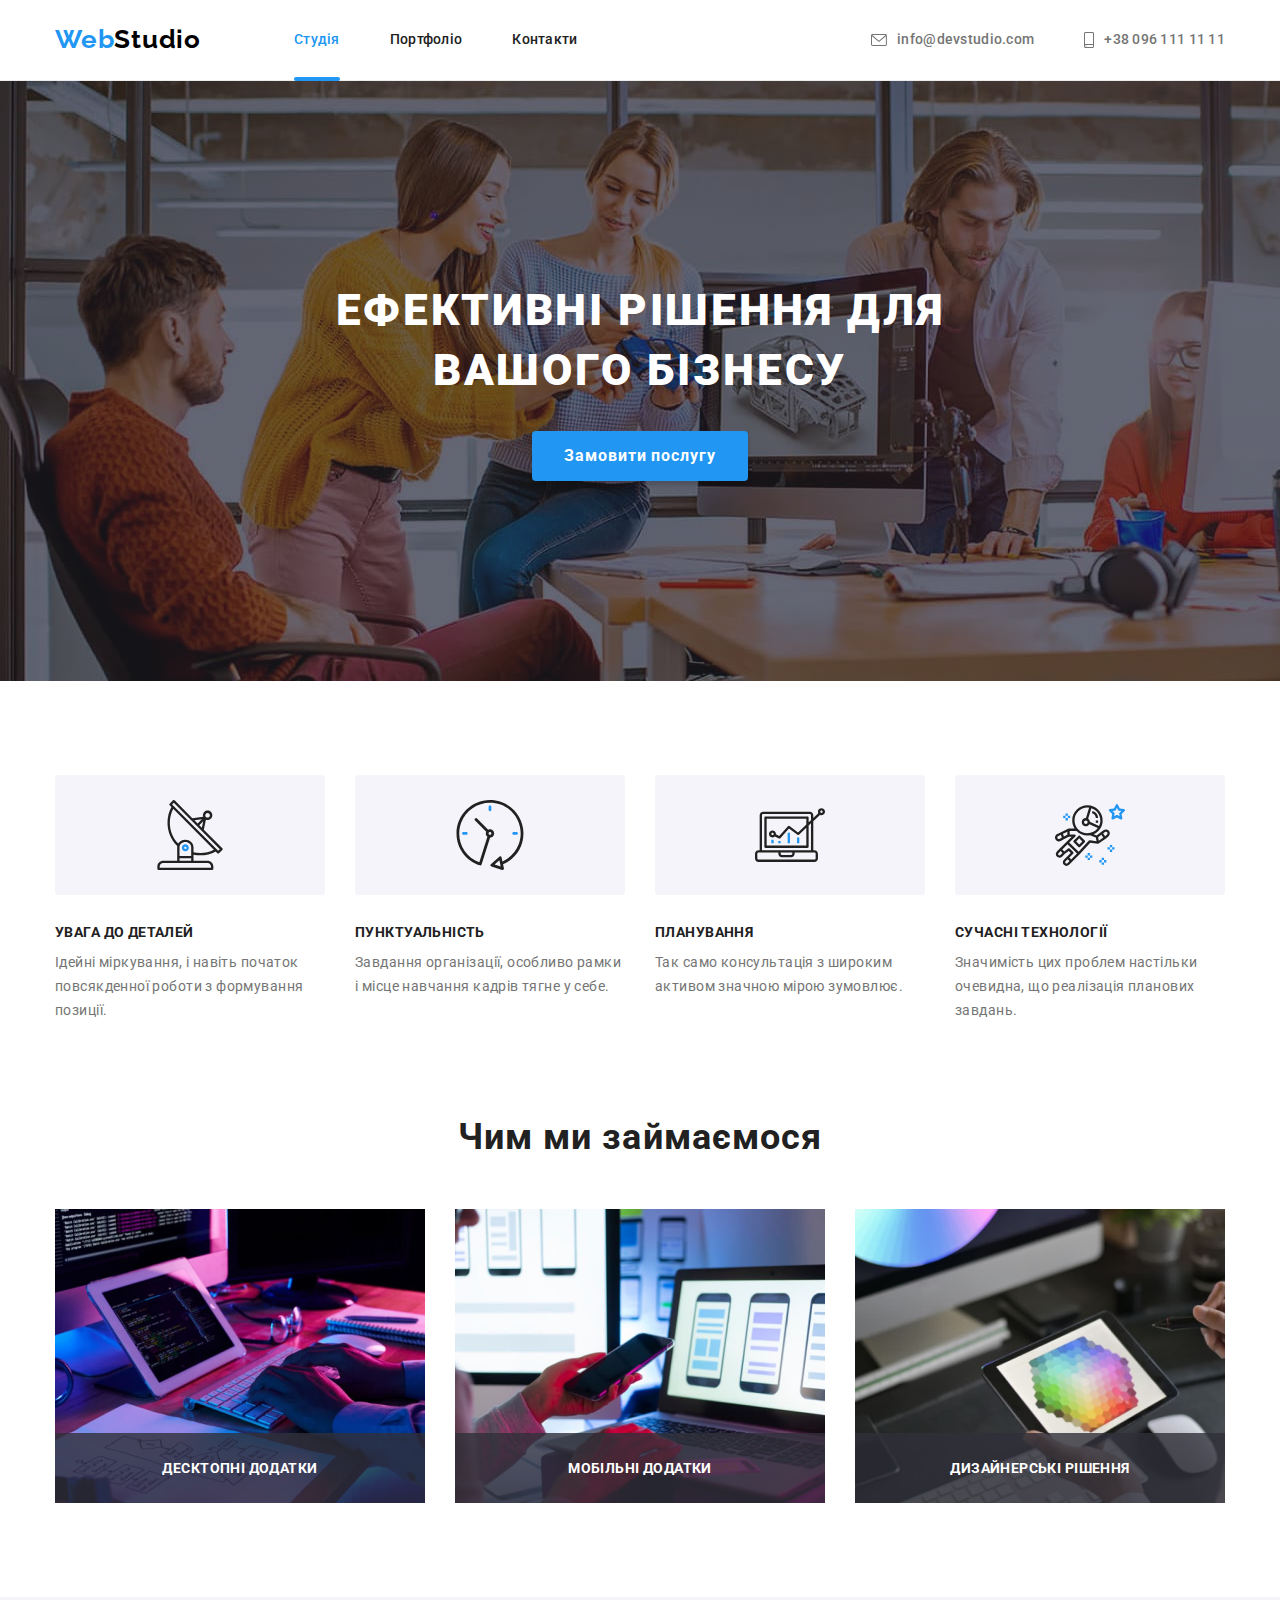
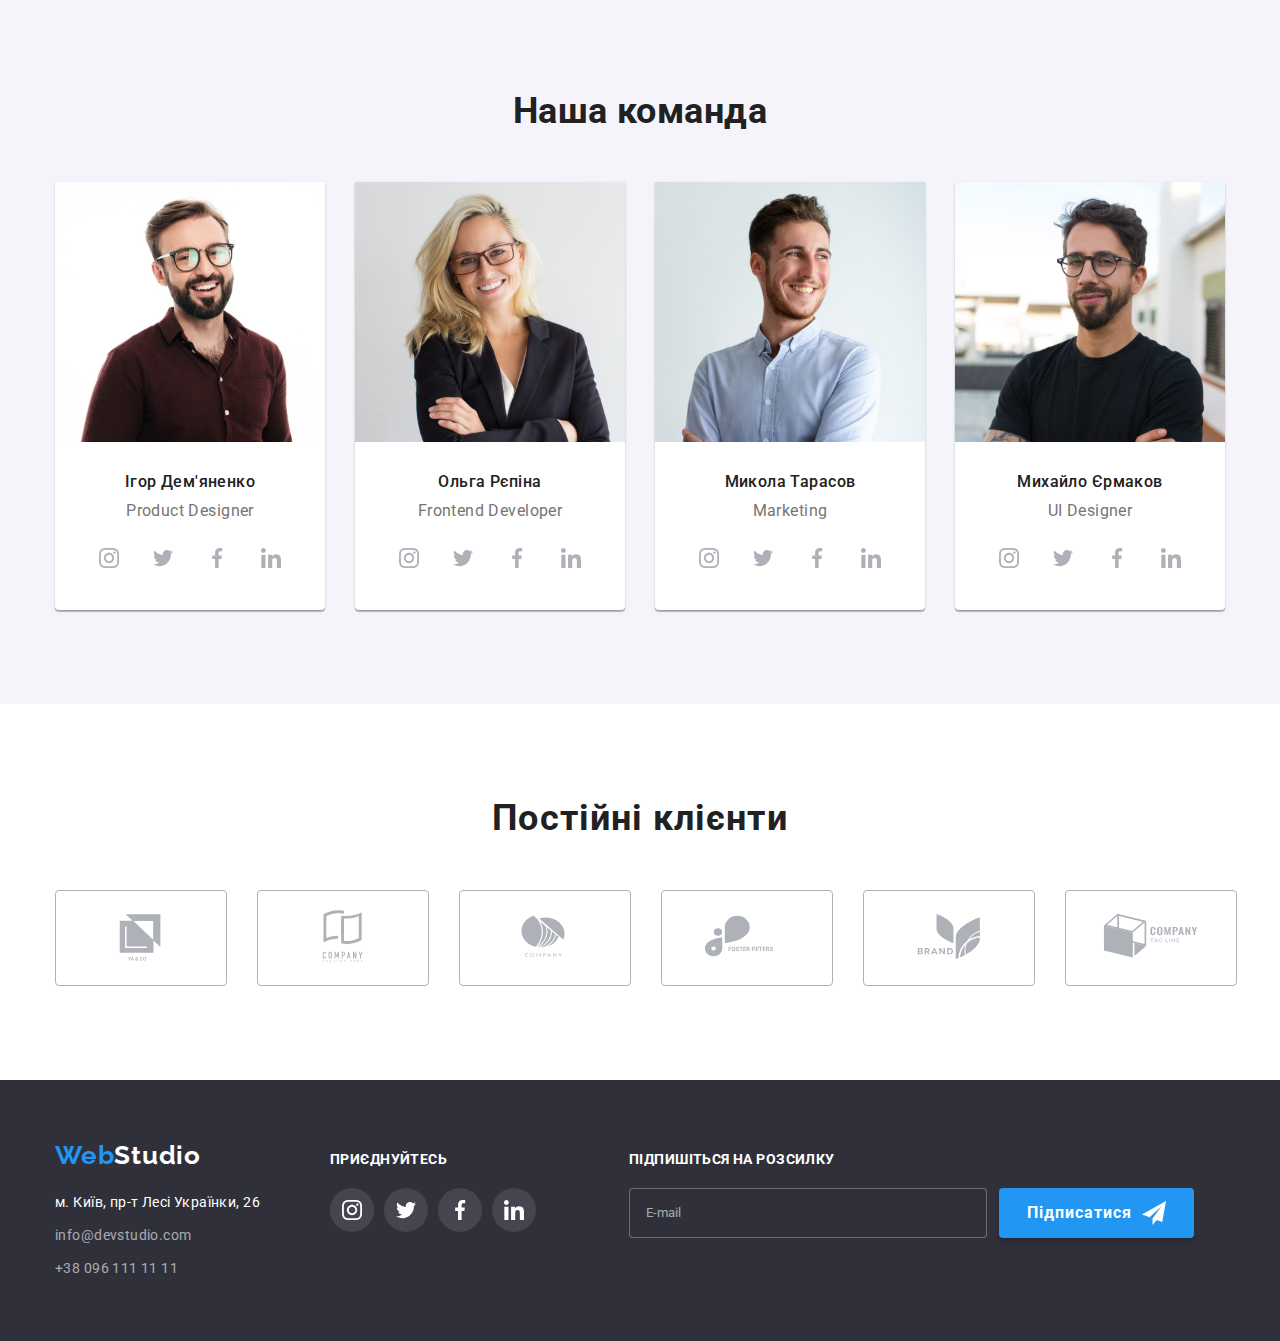
==== index.html @ 895e56b2 "first commit" ====
<!DOCTYPE html>
<html lang="uk">

<head>
	<meta charset="UTF-8">
	<meta http-equiv="X-UA-Compatible" content="IE=edge">
	<meta name="viewport" content="width=device-width, initial-scale=1.0">

	<title lang="en">WebStudio #7</title>

	<link rel="preconnect" href="https://fonts.googleapis.com">
	<link rel="preconnect" href="https://fonts.gstatic.com" crossorigin>
	<link
		href="https://fonts.googleapis.com/css2?family=Raleway:wght@700&family=Roboto:wght@400;500;700;900&display=swap"
		rel="stylesheet">

	<link rel="stylesheet" href="https://cdnjs.cloudflare.com/ajax/libs/modern-normalize/1.1.0/modern-normalize.min.css"
		integrity="sha512-wpPYUAdjBVSE4KJnH1VR1HeZfpl1ub8YT/NKx4PuQ5NmX2tKuGu6U/JRp5y+Y8XG2tV+wKQpNHVUX03MfMFn9Q=="
		crossorigin="anonymous" referrerform__policy="no-referrer" />

	<link rel="stylesheet" href="./css/main.min.css">
</head>

<body>
	<header class="header">
		<div class="container header__container">
			<nav class="nav">
				<a class="logo header__logo" href="./index.html" lang="en">Web<span
						class="logo__span logo__span--black">Studio</span></a>
				<ul class="nav__list">
					<li class="nav__item">
						<a class="link nav__link  link--current" href="./index.html">Студія</a>
					</li>
					<li class="nav__item">
						<a class="link nav__link" href="./portfolio.html">Портфоліо</a>
					</li>
					<li class="nav__item">
						<a class="link nav__link" href="#">Контакти</a>
					</li>
				</ul>
			</nav>
			<ul class="contacts">
				<li class="contacts__item">
					<a class="contacts__link link" href="mailto:info@devstudio.com" lang="en">
						<svg class="contacts__icon" width="16" height="12">
							<use href="./images/icons.svg#icon-envelope"></use>
						</svg>
						info@devstudio.com
					</a>
				</li>
				<li class="contacts__item">
					<a class="contacts__link link" href="tel:+380961111111">
						<svg class="contacts__icon" width="10" height="16">
							<use href="./images/icons.svg#icon-smartphone"></use>
						</svg>
						+38 096 111 11 11
					</a>
				</li>
			</ul>
		</div>
	</header>

	<main class="main-content">
		<div class="overlay-hero">
			<section class="hero">
				<h1 class="hero__title">Ефективні рішення для вашого бізнесу</h1>
				<button class="hero__btn" type="button" data-modal-open>Замовити послугу</button>
			</section>
		</div>

		<section class="benefits">
			<div class="container">
				<h2 class="visually-hidden">Переваги</h2>
				<ul class="benefits__list">
					<li class="benefits__item">
						<div class="benefits__thumb">
							<svg class="benefits__icon" width="70" height="70">
								<use href="./images/icons.svg#icon-antenna"></use>
							</svg>
						</div>
						<h3 class="benefits__name">Увага до деталей</h3>
						<p class="benefits__descrpt">
							Ідейні міркування, і навіть початок повсякденної роботи з формування позиції.
						</p>
					</li>
					<li class="benefits__item">
						<div class="benefits__thumb">
							<svg class="benefits__icon" width="70" height="70">
								<use href="./images/icons.svg#icon-clock"></use>
							</svg>
						</div>
						<h3 class="benefits__name">Пунктуальність</h3>
						<p class="benefits__descrpt">
							Завдання організації, особливо рамки і місце навчання кадрів тягне у себе.
						</p>
					</li>
					<li class="benefits__item">
						<div class="benefits__thumb">
							<svg class="benefits__icon" width="70" height="70">
								<use href="./images/icons.svg#icon-diagram"></use>
							</svg>
						</div>
						<h3 class="benefits__name">Планування</h3>
						<p class="benefits__descrpt">
							Так само консультація з широким активом значною мірою зумовлює.
						</p>
					</li>
					<li class="benefits__item">
						<div class="benefits__thumb">
							<svg class="benefits__icon" width="70" height="70">
								<use href="./images/icons.svg#icon-astronaut"></use>
							</svg>
						</div>
						<h3 class="benefits__name">Сучасні технології</h3>
						<p class="benefits__descrpt">
							Значимість цих проблем настільки очевидна, що реалізація планових завдань.
						</p>
					</li>
				</ul>
			</div>
		</section>

		<section class="example">
			<div class="container">
				<h2 class="example__title">Чим ми займаємося</h2>
				<ul class="example__list">
					<li class="example__item">
						<img class="example__img" src="./images/example/box1.jpg" alt="Чоловік пише алгоритм у коді"
							width="370">
						<h3 class="example__name">Десктопні додатки</h3>
					</li>
					<li class="example__item">
						<img class="example__img" src="./images/example/box2.jpg" alt="Жінка тримає смартфон"
							width="370">
						<h3 class="example__name">Мобільні додатки</h3>
					</li>
					<li class="example__item">
						<img class="example__img" src="./images/example/box3.jpg"
							alt="Жінка рисує на графічному планшеті" width="370">
						<h3 class="example__name">Дизайнерські рішення</h3>
					</li>
				</ul>
			</div>
		</section>

		<section class="team">
			<div class="container">
				<h2 class="team__title">Наша команда</h2>
				<ul class="team__list">
					<li class="team__item">
						<div class="member">
							<img class="member__img" src="./images/team/member1.jpg"
								alt="Чоловік в окулярах та в сорочці посміхається" width="270">
							<div class="member__info">
								<h3 class="member__name">Ігор Дем'яненко</h3>
								<p class="member__position" lang="en">Product Designer</p>
								<ul class="social">
									<li class="social__item">
										<a class="social__link" href="#" rel="noopener noreferrer nofollow">
											<svg class="social__icon" width="20" height="20">
												<use href="./images/icons.svg#icon-instagram"></use>
											</svg>
										</a>
									</li>
									<li class="social__item">
										<a class="social__link" href="#" rel="noopener noreferrer nofollow">
											<svg class="social__icon" width="20" height="20">
												<use href="./images/icons.svg#icon-twitter"></use>
											</svg>
										</a>
									</li>
									<li class="social__item">
										<a class="social__link" href="#" rel="noopener noreferrer nofollow">
											<svg class="social__icon" width="20" height="20">
												<use href="./images/icons.svg#icon-facebook"></use>
											</svg>
										</a>
									</li>
									<li class="social__item">
										<a class="social__link" href="#" rel="noopener noreferrer nofollow">
											<svg class="social__icon" width="20" height="20">
												<use href="./images/icons.svg#icon-linkedin"></use>
											</svg>
										</a>
									</li>
								</ul>
							</div>
						</div>
					</li>
					<li class="team__item">
						<div class="member">
							<img class="member__img" src="./images/team/member2.jpg"
								alt="Жінка в окулярах та в піджаку посміхається" width="270">
							<div class="member__info">
								<h3 class="member__name">Ольга Рєпіна</h3>
								<p class="member__position" lang="en">Frontend Developer</p>
								<ul class="social">
									<li class="social__item">
										<a class="social__link" href="#" rel="noopener noreferrer nofollow">
											<svg class="social__icon" width="20" height="20">
												<use href="./images/icons.svg#icon-instagram"></use>
											</svg>
										</a>
									</li>
									<li class="social__item">
										<a class="social__link" href="#" rel="noopener noreferrer nofollow">
											<svg class="social__icon" width="20" height="20">
												<use href="./images/icons.svg#icon-twitter"></use>
											</svg>
										</a>
									</li>
									<li class="social__item">
										<a class="social__link" href="#" rel="noopener noreferrer nofollow">
											<svg class="social__icon" width="20" height="20">
												<use href="./images/icons.svg#icon-facebook"></use>
											</svg>
										</a>
									</li>
									<li class="social__item">
										<a class="social__link" href="#" rel="noopener noreferrer nofollow">
											<svg class="social__icon" width="20" height="20">
												<use href="./images/icons.svg#icon-linkedin"></use>
											</svg>
										</a>
									</li>
								</ul>
							</div>
						</div>
					</li>
					<li class="team__item">
						<div class="member">
							<img class="member__img" src="./images/team/member3.jpg"
								alt="Чоловік в сорочці, дивлячись на світло, посміхається" width="270">
							<div class="member__info">
								<h3 class="member__name">Микола Тарасов</h3>
								<p class="member__position" lang="en">Marketing</p>
								<ul class="social">
									<li class="social__item">
										<a class="social__link" href="#" rel="noopener noreferrer nofollow">
											<svg class="social__icon" width="20" height="20">
												<use href="./images/icons.svg#icon-instagram"></use>
											</svg>
										</a>
									</li>
									<li class="social__item">
										<a class="social__link" href="#" rel="noopener noreferrer nofollow">
											<svg class="social__icon" width="20" height="20">
												<use href="./images/icons.svg#icon-twitter"></use>
											</svg>
										</a>
									</li>
									<li class="social__item">
										<a class="social__link" href="#" rel="noopener noreferrer nofollow">
											<svg class="social__icon" width="20" height="20">
												<use href="./images/icons.svg#icon-facebook"></use>
											</svg>
										</a>
									</li>
									<li class="social__item">
										<a class="social__link" href="#" rel="noopener noreferrer nofollow">
											<svg class="social__icon" width="20" height="20">
												<use href="./images/icons.svg#icon-linkedin"></use>
											</svg>
										</a>
									</li>
								</ul>
							</div>
						</div>
					</li>
					<li class="team__item">
						<div class="member">
							<img class="member__img" src="./images/team/member4.jpg"
								alt="Чоловік в окулярах та в футболці посміхається" width="270">
							<div class="member__info">
								<h3 class="member__name">Михайло Єрмаков</h3>
								<p class="member__position" lang="en">UI Designer</p>
								<ul class="social">
									<li class="social__item">
										<a class="social__link" href="#" rel="noopener noreferrer nofollow">
											<svg class="social__icon" width="20" height="20">
												<use href="./images/icons.svg#icon-instagram"></use>
											</svg>
										</a>
									</li>
									<li class="social__item">
										<a class="social__link" href="#" rel="noopener noreferrer nofollow">
											<svg class="social__icon" width="20" height="20">
												<use href="./images/icons.svg#icon-twitter"></use>
											</svg>
										</a>
									</li>
									<li class="social__item">
										<a class="social__link" href="#" rel="noopener noreferrer nofollow">
											<svg class="social__icon" width="20" height="20">
												<use href="./images/icons.svg#icon-facebook"></use>
											</svg>
										</a>
									</li>
									<li class="social__item">
										<a class="social__link" href="#" rel="noopener noreferrer nofollow">
											<svg class="social__icon" width="20" height="20">
												<use href="./images/icons.svg#icon-linkedin"></use>
											</svg>
										</a>
									</li>
								</ul>
							</div>
						</div>
					</li>
				</ul>
			</div>
		</section>

		<section class="clients">
			<div class="container">
				<h2 class="clients__title">Постійні клієнти</h2>
				<ul class="clients__list">
					<li class="clients__item">
						<a class="clients__link" href="#" rel="noopener noreferrer nofollow">
							<svg class="clients__logo" width="106" height="60">
								<use href="./images/icons.svg#icon-logo-1"></use>
							</svg>
						</a>
					</li>
					<li class="clients__item">
						<a class="clients__link" href="#" rel="noopener noreferrer nofollow">
							<svg class="clients__logo" width="106" height="60">
								<use href="./images/icons.svg#icon-logo-2"></use>
							</svg>
						</a>
					</li>
					<li class="clients__item">
						<a class="clients__link" href="#" rel="noopener noreferrer nofollow">
							<svg class="clients__logo" width="106" height="60">
								<use href="./images/icons.svg#icon-logo-3"></use>
							</svg>
						</a>
					</li>
					<li class="clients__item">
						<a class="clients__link" href="#" rel="noopener noreferrer nofollow">
							<svg class="clients__logo" width="106" height="60">
								<use href="./images/icons.svg#icon-logo-4"></use>
							</svg>
						</a>
					</li>
					<li class="clients__item">
						<a class="clients__link" href="#" rel="noopener noreferrer nofollow">
							<svg class="clients__logo" width="106" height="60">
								<use href="./images/icons.svg#icon-logo-5"></use>
							</svg>
						</a>
					</li>
					<li class="clients__item">
						<a class="clients__link" href="#" rel="noopener noreferrer nofollow">
							<svg class="clients__logo" width="106" height="60">
								<use href="./images/icons.svg#icon-logo-6"></use>
							</svg>
						</a>
					</li>
				</ul>
			</div>
		</section>
	</main>

	<footer class="footer">
		<div class="container footer__container">
			<div class="footer-contacts">
				<a class="logo footer__logo" href="./index.html" lang="en">Web<span
						class="logo__span logo__span--white">Studio</span></a>
				<address class="address">
					<ul class="address-list">
						<li class="address__item">
							<a class="address__map-link link" href="https://goo.gl/maps/5xT6Rg2jsyuAcH8N7"
								target="_blank" rel="noopener noreferrer nofollow">
								м. Київ, пр-т Лесі Українки, 26
							</a>
						</li>
						<li class="address__item">
							<a class="address__link link" href="mailto:info@devstudio.com" lang="en">
								info@devstudio.com
							</a>
						</li>
						<li class="address__item">
							<a class="address__link link" href="tel:+380961111111">+38 096 111 11 11</a>
						</li>
					</ul>
				</address>
			</div>
			<div class="footer-social">
				<p class="footer-social__title">приєднуйтесь</p>
				<ul class="footer-social__list">
					<li class="footer-social__item">
						<a class="footer-social__link" href="#" rel="noopener noreferrer nofollow">
							<svg class="footer-social__icon" width="20" height="20">
								<use href="./images/icons.svg#icon-instagram"></use>
							</svg>
						</a>
					</li>
					<li class="footer-social__item">
						<a class="footer-social__link" href="#" rel="noopener noreferrer nofollow">
							<svg class="footer-social__icon" width="20" height="20">
								<use href="./images/icons.svg#icon-twitter"></use>
							</svg>
						</a>
					</li>
					<li class="footer-social__item">
						<a class="footer-social__link" href="#" rel="noopener noreferrer nofollow">
							<svg class="footer-social__icon" width="20" height="20">
								<use href="./images/icons.svg#icon-facebook"></use>
							</svg>
						</a>
					</li>
					<li class="footer-social__item">
						<a class="footer-social__link" href="#" rel="noopener noreferrer nofollow">
							<svg class="footer-social__icon" width="20" height="20">
								<use href="./images/icons.svg#icon-linkedin"></use>
							</svg>
						</a>
					</li>
				</ul>
			</div>
			<form class="footer-form" autocomplete="off">
				<p class="footer-form__title">Підпишіться на розсилку</p>
				<div class="form-wrapper">
					<input class="footer-form__input" type="email" name="email" placeholder="E-mail">
					<button class="footer-form__btn" type="submit">
						<span class="footer-form__span">Підписатися</span>
						<svg class="footer-form__icon" width="24" height="24">
							<use href="./images/icons.svg#icon-send"></use>
						</svg>
					</button>
				</div>
			</form>
		</div>
	</footer>

	<div class="backdrop backdrop--is-hidden" data-modal>
		<div class="modal">
			<button class="modal__close-btn" type="button" data-modal-close>
				<svg class="modal__close" width="18" height="18">
					<use href="./images/icons.svg#icon-close"></use>
				</svg>
			</button>
			<p class="modal__title">Залиште свої дані, ми вам передзвонимо</p>
			<form class="form" autocomplete="off">

				<label class="form__field">
					<span class="form__label">Ім'я</span>
					<div class="input-wrapper">
						<input class="form__input" type="text" name="userName">
						<svg class="form__icon" width="18" height="18">
							<use href="./images/icons.svg#icon-person-form"></use>
						</svg>
					</div>
				</label>

				<label class="form__field">
					<span class="form__label">Телефон</span>
					<div class="input-wrapper">
						<input class="form__input" type="tel" name="tel">
						<svg class="form__icon" width="18" height="18">
							<use href="./images/icons.svg#icon-phone-form"></use>
						</svg>
					</div>
				</label>

				<label class="form__field">
					<span class="form__label">Пошта</span>
					<div class="input-wrapper">
						<input class="form__input" type="email" name="email">
						<svg class="form__icon" width="18" height="18">
							<use href="./images/icons.svg#icon-email-form"></use>
						</svg>
					</div>
				</label>

				<label class="form__comment-field">
					<span class="form__label">Коментар</span>
					<textarea class="form__textarea" name="comment" rows="10" placeholder="Введіть текст"></textarea>
				</label>

				<label class="form__policy-field">
					<input class="form__checkbox" type="checkbox" name="form__policy">
					<svg class="form__checkbox-icon" width="16" height="15">
						<use href="./images/icons.svg#icon-checkbox"></use>
					</svg>
					<span class="form__policy-text">
						Погоджуюся з розсилкою та приймаю
						<a class="form__policy-link" href="#">Умови договору</a>
					</span>
				</label>

				<button class="form__submit" type="submit">Відправити</button>

			</form>
		</div>
	</div>

	<script src="./js/modal.js"></script>
</body>

</html>
---- css/main.min.css ----
*{padding:0;margin:0;border:0}*,*:before,*:after{-webkit-box-sizing:border-box;box-sizing:border-box}:focus,:active{outline:none}a:focus,a:active{outline:none}nav,footer,header,aside{display:block}html,body{height:100%;width:100%;font-size:100%;line-height:1;font-size:14px;-ms-text-size-adjust:100%;-moz-text-size-adjust:100%;-webkit-text-size-adjust:100%}input,button,textarea{font-family:inherit}input::-ms-clear{display:none}button{cursor:pointer}button::-moz-focus-inner{padding:0;border:0}a,a:visited{text-decoration:none}a:hover{text-decoration:none}ul li{list-style:none}img{vertical-align:top}h1,h2,h3,h4,h5,h6{font-size:inherit;font-weight:400}.visually-hidden{position:absolute;width:1px;height:1px;margin:-1px;border:0;padding:0;white-space:nowrap;-webkit-clip-path:inset(100%);clip-path:inset(100%);clip:rect(0 0 0 0);overflow:hidden}body{font-family:"Roboto",sans-serif;color:#212121}.container{width:1200px;margin-left:auto;margin-right:auto;padding-left:15px;padding-right:15px}.link{-webkit-transition:color 250ms cubic-bezier(0.4, 0, 0.2, 1);transition:color 250ms cubic-bezier(0.4, 0, 0.2, 1)}.link:hover,.link:focus{color:#2196f3}.logo{font-family:"Raleway",sans-serif;font-weight:700;font-size:26px;line-height:1.19;letter-spacing:.03em;color:#2196f3}.logo__span--black{color:#000}.logo__span--white{color:#fff}.header{font-weight:500;line-height:1.14;letter-spacing:.02em;background-color:#fff;border-bottom:1px solid #ececec}.header__container{display:-webkit-box;display:-ms-flexbox;display:flex;-webkit-box-pack:justify;-ms-flex-pack:justify;justify-content:space-between}.nav{display:-webkit-box;display:-ms-flexbox;display:flex;-webkit-box-align:center;-ms-flex-align:center;align-items:center}.header__logo{margin-right:93px;padding-top:24px;padding-bottom:25px}.nav__list{display:-webkit-box;display:-ms-flexbox;display:flex;gap:50px}.nav__item{position:relative}.nav__link{display:block;padding-top:32px;padding-bottom:32px;color:#212121}.link--current{color:#2196f3}.link--current::after{content:"";position:absolute;bottom:-1px;left:0;width:100%;height:4px;background-color:#2196f3;border-radius:2px}.contacts{display:-webkit-box;display:-ms-flexbox;display:flex;gap:50px}.contacts__link{display:-webkit-box;display:-ms-flexbox;display:flex;-webkit-box-align:center;-ms-flex-align:center;align-items:center;padding-top:32px;padding-bottom:32px;color:#757575}.contacts__icon{margin-right:10px;fill:currentColor}.overlay-hero{height:600px;max-width:1600px;margin-left:auto;margin-right:auto;background:rgba(47,48,58,.4);background-image:-webkit-gradient(linear, left top, right top, from(rgba(47, 48, 58, 0.4)), to(rgba(47, 48, 58, 0.4))),url(../images/hero/overlay.jpg);background-image:linear-gradient(to right, rgba(47, 48, 58, 0.4), rgba(47, 48, 58, 0.4)),url(../images/hero/overlay.jpg);background-color:#2f303a}.hero{padding-top:200px;padding-bottom:200px;text-align:center}.hero__title{max-width:696px;margin-left:auto;margin-right:auto;margin-bottom:30px;font-weight:900;font-size:44px;line-height:1.36;letter-spacing:.06em;text-transform:uppercase;color:#fff}.hero__btn{padding:10px 32px;font-weight:700;font-size:16px;line-height:1.875;letter-spacing:.06em;color:#fff;background-color:#2196f3;-webkit-box-shadow:0px 4px 4px rgba(0,0,0,.15);box-shadow:0px 4px 4px rgba(0,0,0,.15);border-radius:4px;-webkit-transition:background-color 250ms cubic-bezier(0.4, 0, 0.2, 1);transition:background-color 250ms cubic-bezier(0.4, 0, 0.2, 1)}.hero__btn:hover,.hero__btn:focus{background-color:#188ce8}.benefits{padding-top:94px;padding-bottom:94px;background-color:#fff}.benefits__list{display:-webkit-box;display:-ms-flexbox;display:flex;-ms-flex-wrap:wrap;flex-wrap:wrap;gap:30px;letter-spacing:.03em}.benefits__item{-ms-flex-preferred-size:calc((100% - 90px)/4);flex-basis:calc((100% - 90px)/4)}.benefits__thumb{display:-webkit-box;display:-ms-flexbox;display:flex;margin-bottom:30px;padding:25px 100px;background-color:#f5f4fa;border-radius:4px}.benefits__name{margin-bottom:10px;font-weight:700;line-height:1.14;text-transform:uppercase;color:#212121}.benefits__descrpt{line-height:1.71;color:#757575}.example{padding-bottom:94px;background-color:#fff}.example__title{margin-bottom:50px;font-weight:700;font-size:36px;line-height:1.16;text-align:center;letter-spacing:.03em;color:#212121}.example__list{display:-webkit-box;display:-ms-flexbox;display:flex;gap:30px}.example__item{position:relative}.example__item::before{content:"";position:absolute;bottom:0;left:0;height:70px;width:100%;background-color:rgba(47,48,58,.8)}.example__name{position:absolute;bottom:27px;left:50%;-webkit-transform:translateX(-50%);transform:translateX(-50%);font-weight:700;line-height:16px;letter-spacing:.03em;text-transform:uppercase;color:#fff}.team{padding-top:94px;padding-bottom:94px;background-color:#f5f4fa;letter-spacing:.03em}.team__title{margin-bottom:50px;font-weight:700;font-size:36px;line-height:1.16;text-align:center;color:#212121}.team__list{display:-webkit-box;display:-ms-flexbox;display:flex;gap:30px}.team__item{font-size:16px;line-height:1.1875;background-color:#fff;text-align:center;-webkit-box-shadow:0px 1px 3px rgba(0,0,0,.12),0px 1px 1px rgba(0,0,0,.14),0px 2px 1px rgba(0,0,0,.2);box-shadow:0px 1px 3px rgba(0,0,0,.12),0px 1px 1px rgba(0,0,0,.14),0px 2px 1px rgba(0,0,0,.2);border-radius:0px 0px 4px 4px}.member__info{padding:30px 32px}.member__name{margin-bottom:10px;font-weight:500;color:#212121}.member__position{margin-bottom:16px;color:#757575}.social{display:-webkit-box;display:-ms-flexbox;display:flex;gap:10px}.social__item{-ms-flex-preferred-size:calc((100% - 30px)/4);flex-basis:calc((100% - 30px)/4)}.social__link{display:-webkit-box;display:-ms-flexbox;display:flex;-webkit-box-align:center;-ms-flex-align:center;align-items:center;padding:12px;border-radius:50%;color:#afb1b8;-webkit-transition:color 250ms cubic-bezier(0.4, 0, 0.2, 1),background-color 250ms cubic-bezier(0.4, 0, 0.2, 1);transition:color 250ms cubic-bezier(0.4, 0, 0.2, 1),background-color 250ms cubic-bezier(0.4, 0, 0.2, 1)}.social__link:hover,.social__link:focus{color:#fff;background-color:#2196f3}.social__icon{fill:currentColor}.clients{padding-top:94px;padding-bottom:94px}.clients__title{margin-bottom:50px;font-weight:700;font-size:36px;line-height:1.16;text-align:center;letter-spacing:.03em;color:#212121}.clients__list{display:-webkit-box;display:-ms-flexbox;display:flex;gap:30px}.clients__item{-ms-flex-preferred-size:calc((100% - 150px)/6);flex-basis:calc((100% - 150px)/6)}.clients__link{display:block;color:#afb1b8;padding:16px 32px;border:1px solid #afb1b8;border-radius:4px;-webkit-transition:color 250ms cubic-bezier(0.4, 0, 0.2, 1),border-color 250ms cubic-bezier(0.4, 0, 0.2, 1);transition:color 250ms cubic-bezier(0.4, 0, 0.2, 1),border-color 250ms cubic-bezier(0.4, 0, 0.2, 1)}.clients__link:hover,.clients__link:focus{color:#2196f3;border-color:#2196f3}.clients__logo{fill:currentColor}.footer{padding-top:60px;padding-bottom:60px;background-color:#2f303a}.footer__container{display:-webkit-box;display:-ms-flexbox;display:flex;-webkit-box-align:baseline;-ms-flex-align:baseline;align-items:baseline}.footer-contacts{margin-right:70px}.footer__logo{display:inline-block;margin-bottom:20px}.address{font-style:normal}.address-list{line-height:1.71;letter-spacing:.03em}.address__item:not(:last-child){margin-bottom:9px}.address__map-link{color:#fff}.address__link{color:rgba(255,255,255,.6)}.footer-social__title{margin-bottom:20px;font-weight:700;line-height:1.14;letter-spacing:.03em;text-transform:uppercase;color:#fff}.footer-social__list{display:-webkit-box;display:-ms-flexbox;display:flex;gap:10px}.footer-social__item{-ms-flex-preferred-size:calc((100% - 30px)/4);flex-basis:calc((100% - 30px)/4)}.footer-social__link{display:-webkit-box;display:-ms-flexbox;display:flex;-webkit-box-align:center;-ms-flex-align:center;align-items:center;padding:12px;color:#fff;background-color:rgba(255,255,255,.1);border-radius:50%;-webkit-transition:background-color 250ms cubic-bezier(0.4, 0, 0.2, 1);transition:background-color 250ms cubic-bezier(0.4, 0, 0.2, 1)}.footer-social__link:hover,.footer-social__link:focus{background-color:#2196f3}.footer-social__icon{fill:currentColor}.footer-form{margin-left:93px}.footer-form__title{margin-bottom:20px;font-weight:700;line-height:1.14;letter-spacing:.03em;text-transform:uppercase;color:#fff}.form-wrapper{display:-webkit-box;display:-ms-flexbox;display:flex}.footer-form__input{width:358px;padding-top:15px;padding-bottom:15px;padding-left:16px;margin-right:12px;color:#fff;background-color:#2f303a;border:1px solid rgba(255,255,255,.3);border-radius:4px}.footer-form__input::-webkit-input-placeholder{color:rgba(255,255,255,.6)}.footer-form__input::-moz-placeholder{color:rgba(255,255,255,.6)}.footer-form__input:-ms-input-placeholder{color:rgba(255,255,255,.6)}.footer-form__input::-ms-input-placeholder{color:rgba(255,255,255,.6)}.footer-form__input::placeholder{color:rgba(255,255,255,.6)}.footer-form__btn{display:-webkit-box;display:-ms-flexbox;display:flex;-webkit-box-align:center;-ms-flex-align:center;align-items:center;padding:10px 28px;color:#fff;background-color:#2196f3;-webkit-box-shadow:0px 4px 4px rgba(0,0,0,.15);box-shadow:0px 4px 4px rgba(0,0,0,.15);border-radius:4px;-webkit-transition:background-color 250ms cubic-bezier(0.4, 0, 0.2, 1);transition:background-color 250ms cubic-bezier(0.4, 0, 0.2, 1)}.footer-form__btn:hover,.footer-form__btn:focus{background-color:#188ce8}.footer-form__span{margin-right:10px;font-weight:700;font-size:16px;line-height:1.875;letter-spacing:.06em}.footer-form__icon{fill:currentColor}.backdrop{position:fixed;top:0;left:0;width:100%;height:100%;background-color:rgba(0,0,0,.2);opacity:1;-webkit-transition:opacity 250ms cubic-bezier(0.4, 0, 0.2, 1),visibility 250ms cubic-bezier(0.4, 0, 0.2, 1);transition:opacity 250ms cubic-bezier(0.4, 0, 0.2, 1),visibility 250ms cubic-bezier(0.4, 0, 0.2, 1)}.backdrop.backdrop--is-hidden{opacity:0;pointer-events:none;visibility:hidden}.modal{position:absolute;top:50%;left:50%;min-height:581px;min-width:528px;padding:40px;background-color:#fff;-webkit-box-shadow:0px 1px 3px rgba(0,0,0,.12),0px 1px 1px rgba(0,0,0,.14),0px 2px 1px rgba(0,0,0,.2);box-shadow:0px 1px 3px rgba(0,0,0,.12),0px 1px 1px rgba(0,0,0,.14),0px 2px 1px rgba(0,0,0,.2);border-radius:4px;-webkit-transform:translate(-50%, -50%) scale(1);transform:translate(-50%, -50%) scale(1);-webkit-transition:-webkit-transform 250ms cubic-bezier(0.4, 0, 0.2, 1);transition:-webkit-transform 250ms cubic-bezier(0.4, 0, 0.2, 1);transition:transform 250ms cubic-bezier(0.4, 0, 0.2, 1);transition:transform 250ms cubic-bezier(0.4, 0, 0.2, 1), -webkit-transform 250ms cubic-bezier(0.4, 0, 0.2, 1)}.backdrop.backdrop--is-hidden .modal{-webkit-transform:translate(-50%, -50%) scale(0.9);transform:translate(-50%, -50%) scale(0.9)}.modal__close-btn{position:absolute;top:8px;right:8px;display:-webkit-box;display:-ms-flexbox;display:flex;-webkit-box-align:center;-ms-flex-align:center;align-items:center;padding:6px;border:1px solid rgba(0,0,0,.1);border-radius:50%;color:#000;background-color:#fff;-webkit-transition:color 250ms cubic-bezier(0.4, 0, 0.2, 1);transition:color 250ms cubic-bezier(0.4, 0, 0.2, 1)}.modal__close-btn:hover,.modal__close-btn:focus{color:#2196f3}.modal__close{fill:currentColor}.modal__title{margin-bottom:12px;text-align:center;font-weight:700;font-size:20px;line-height:1.15;letter-spacing:.03em;color:#212121}.form__label{display:block;margin-bottom:4px;font-size:12px;line-height:1.16;letter-spacing:.01em;color:#757575}.input-wrapper{position:relative}.form__input{display:block;width:100%;padding-top:11px;padding-bottom:11px;padding-left:42px;margin-bottom:10px;border:1px solid rgba(33,33,33,.2);border-radius:4px}.form__input:hover,.form__input:focus{border-color:#2196f3}.form__icon{pointer-events:none;position:absolute;top:50%;left:12px;-webkit-transform:translateY(-50%);transform:translateY(-50%);-webkit-transition:fill 250ms cubic-bezier(0.4, 0, 0.2, 1);transition:fill 250ms cubic-bezier(0.4, 0, 0.2, 1)}.input-wrapper:focus-within .form__icon,.form__input:hover+.form__icon{fill:#2196f3}.form__comment-field{display:block;margin-bottom:20px}.form__textarea{resize:none;display:block;width:100%;height:120px;padding:12px 16px;border:1px solid rgba(33,33,33,.2);border-radius:4px}.form__textarea:hover,.form__textarea:focus{border-color:#2196f3}.form__policy-field{display:-webkit-box;display:-ms-flexbox;display:flex;-webkit-box-align:center;-ms-flex-align:center;align-items:center;margin-bottom:30px;cursor:pointer}.form__checkbox{-webkit-appearance:none;-moz-appearance:none;appearance:none}.form__checkbox-icon{display:inline-block;margin-right:7px;border:2px solid #212121;border-radius:2px}.form__checkbox:checked+.form__checkbox-icon{border:none;background-color:#2196f3}.form__policy{line-height:1.71;letter-spacing:.03em;color:#757575}.form__policy-link{text-decoration:underline;color:#2196f3}.form__submit{display:block;padding:10px 52px;margin-left:auto;margin-right:auto;font-weight:700;font-size:16px;line-height:30px;letter-spacing:.06em;color:#fff;background-color:#2196f3;-webkit-box-shadow:0px 4px 4px rgba(0,0,0,.15);box-shadow:0px 4px 4px rgba(0,0,0,.15);border-radius:4px;-webkit-transition:background-color 250ms cubic-bezier(0.4, 0, 0.2, 1);transition:background-color 250ms cubic-bezier(0.4, 0, 0.2, 1)}.form__submit:hover,.form__submit:focus{background-color:#188ce8}.portfolio{padding-top:94px;padding-bottom:94px;background-color:#fff}.filter{display:-webkit-box;display:-ms-flexbox;display:flex;-webkit-box-pack:center;-ms-flex-pack:center;justify-content:center;gap:8px;margin-bottom:50px}.filter__button{padding:6px 22px;font-weight:500;font-size:16px;line-height:1.625;text-align:center;letter-spacing:.03em;color:#212121;background-color:#f5f4fa;border-radius:4px;-webkit-transition:color 250ms cubic-bezier(0.4, 0, 0.2, 1),background-color 250ms cubic-bezier(0.4, 0, 0.2, 1),-webkit-box-shadow 250ms cubic-bezier(0.4, 0, 0.2, 1);transition:color 250ms cubic-bezier(0.4, 0, 0.2, 1),background-color 250ms cubic-bezier(0.4, 0, 0.2, 1),-webkit-box-shadow 250ms cubic-bezier(0.4, 0, 0.2, 1);transition:color 250ms cubic-bezier(0.4, 0, 0.2, 1),background-color 250ms cubic-bezier(0.4, 0, 0.2, 1),box-shadow 250ms cubic-bezier(0.4, 0, 0.2, 1);transition:color 250ms cubic-bezier(0.4, 0, 0.2, 1),background-color 250ms cubic-bezier(0.4, 0, 0.2, 1),box-shadow 250ms cubic-bezier(0.4, 0, 0.2, 1),-webkit-box-shadow 250ms cubic-bezier(0.4, 0, 0.2, 1)}.filter__button:hover,.filter__button:focus{color:#fff;background-color:#2196f3;-webkit-box-shadow:0px 3px 1px rgba(0,0,0,.1),0px 1px 2px rgba(0,0,0,.08),0px 2px 2px rgba(0,0,0,.12);box-shadow:0px 3px 1px rgba(0,0,0,.1),0px 1px 2px rgba(0,0,0,.08),0px 2px 2px rgba(0,0,0,.12)}.cards{display:-webkit-box;display:-ms-flexbox;display:flex;-ms-flex-wrap:wrap;flex-wrap:wrap;gap:30px}.cards__link{display:block;-webkit-transition:-webkit-box-shadow 250ms cubic-bezier(0.4, 0, 0.2, 1);transition:-webkit-box-shadow 250ms cubic-bezier(0.4, 0, 0.2, 1);transition:box-shadow 250ms cubic-bezier(0.4, 0, 0.2, 1);transition:box-shadow 250ms cubic-bezier(0.4, 0, 0.2, 1), -webkit-box-shadow 250ms cubic-bezier(0.4, 0, 0.2, 1)}.cards__link:hover,.cards__link:focus{-webkit-box-shadow:0px 1px 1px rgba(0,0,0,.12),0px 4px 4px rgba(0,0,0,.06),1px 4px 6px rgba(0,0,0,.16);box-shadow:0px 1px 1px rgba(0,0,0,.12),0px 4px 4px rgba(0,0,0,.06),1px 4px 6px rgba(0,0,0,.16)}.cards-thumb{position:relative;overflow:hidden}.cards-overlay{position:absolute;top:0;left:0;width:100%;height:100%;background-color:rgba(33,150,243,.9);-webkit-transform:translateY(100%);transform:translateY(100%);-webkit-transition:-webkit-transform 250ms cubic-bezier(0.4, 0, 0.2, 1);transition:-webkit-transform 250ms cubic-bezier(0.4, 0, 0.2, 1);transition:transform 250ms cubic-bezier(0.4, 0, 0.2, 1);transition:transform 250ms cubic-bezier(0.4, 0, 0.2, 1), -webkit-transform 250ms cubic-bezier(0.4, 0, 0.2, 1)}.cards__link:hover .cards-overlay,.cards__link:focus .cards-overlay{-webkit-transform:translateY(0px);transform:translateY(0px)}.cards-overlay__text{position:absolute;top:50%;left:50%;-webkit-transform:translate(-50%, -50%);transform:translate(-50%, -50%);width:100%;padding:0 24px;font-size:18px;line-height:1.55;letter-spacing:.03em;color:#fff}.cards-wrapper{padding:20px 24px;border-bottom:1px solid #eee;border-right:1px solid #eee;border-left:1px solid #eee}.cards__name{font-weight:700;font-size:18px;line-height:2;letter-spacing:.06em;color:#212121}.cards__descrpt{font-size:16px;line-height:1.875;letter-spacing:.03em;color:#757575}/*# sourceMappingURL=main.min.css.map */
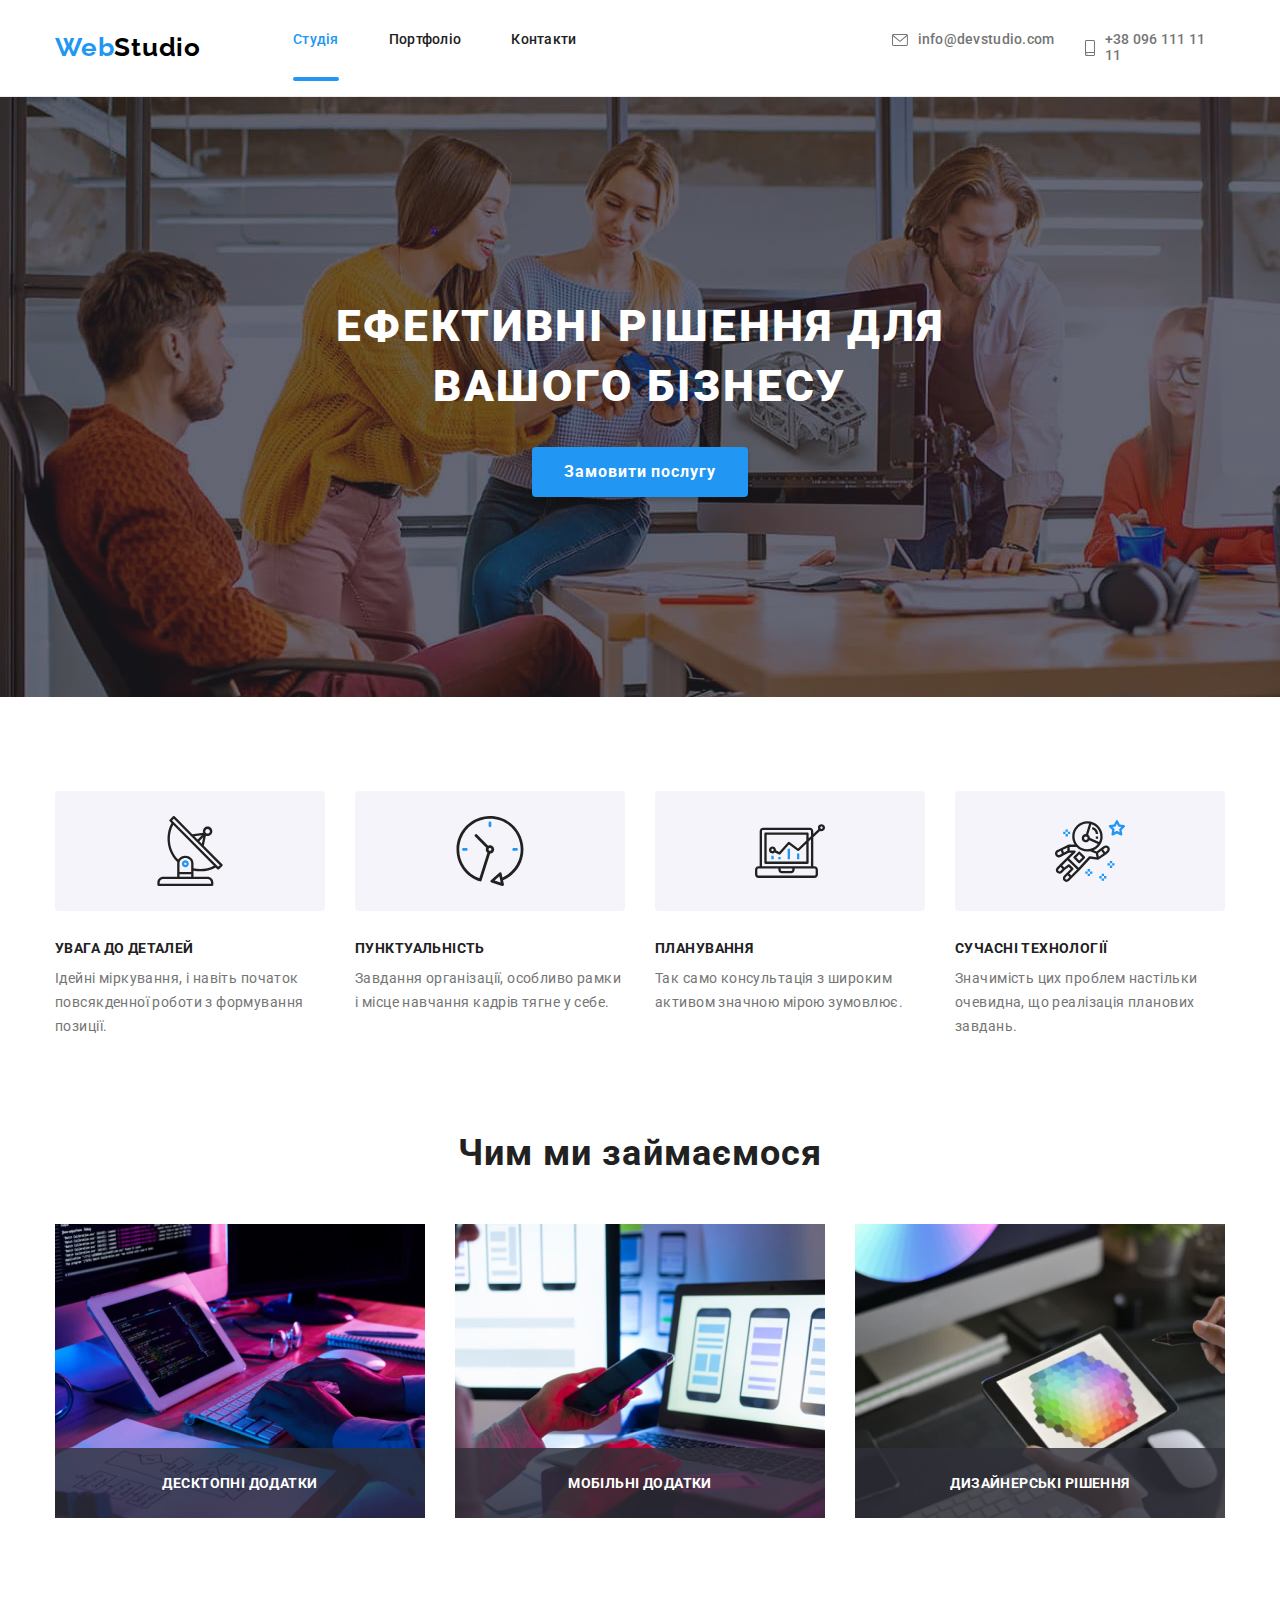
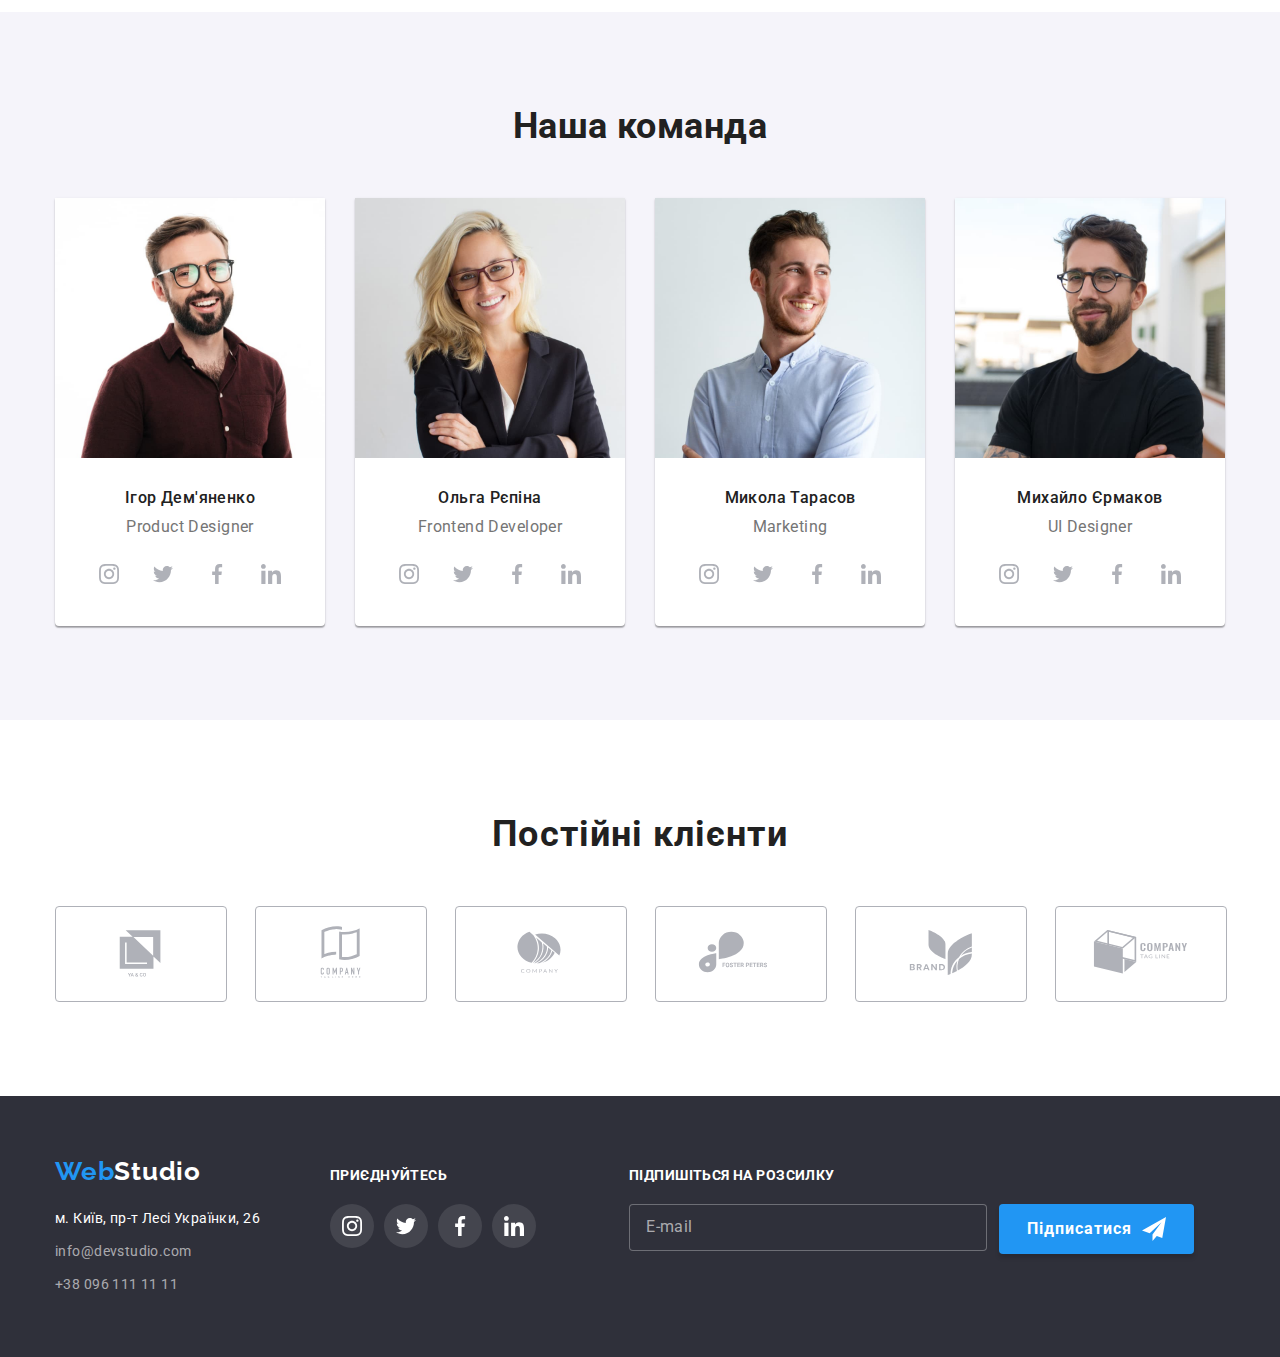
==== commit 7c7afa64: "created menu-button" ====
--- a/index.html
+++ b/index.html
@@ -6,7 +6,7 @@
 	<meta http-equiv="X-UA-Compatible" content="IE=edge">
 	<meta name="viewport" content="width=device-width, initial-scale=1.0">
 
-	<title lang="en">WebStudio #7</title>
+	<title lang="en">WebStudio #8</title>
 
 	<link rel="preconnect" href="https://fonts.googleapis.com">
 	<link rel="preconnect" href="https://fonts.gstatic.com" crossorigin>
@@ -24,39 +24,51 @@
 <body>
 	<header class="header">
 		<div class="container header__container">
-			<nav class="nav">
-				<a class="logo header__logo" href="./index.html" lang="en">Web<span
-						class="logo__span logo__span--black">Studio</span></a>
-				<ul class="nav__list">
-					<li class="nav__item">
-						<a class="link nav__link  link--current" href="./index.html">Студія</a>
-					</li>
-					<li class="nav__item">
-						<a class="link nav__link" href="./portfolio.html">Портфоліо</a>
-					</li>
-					<li class="nav__item">
-						<a class="link nav__link" href="#">Контакти</a>
-					</li>
-				</ul>
-			</nav>
-			<ul class="contacts">
-				<li class="contacts__item">
-					<a class="contacts__link link" href="mailto:info@devstudio.com" lang="en">
-						<svg class="contacts__icon" width="16" height="12">
-							<use href="./images/icons.svg#icon-envelope"></use>
-						</svg>
-						info@devstudio.com
-					</a>
-				</li>
-				<li class="contacts__item">
-					<a class="contacts__link link" href="tel:+380961111111">
-						<svg class="contacts__icon" width="10" height="16">
-							<use href="./images/icons.svg#icon-smartphone"></use>
-						</svg>
-						+38 096 111 11 11
-					</a>
-				</li>
-			</ul>
+			<a class="logo header__logo" href="./index.html" lang="en">
+				Web<span class="logo__span logo__span--black">Studio</span>
+			</a>
+			<div class="menu js-menu-container">
+				<button class="menu__button js-open-menu js-close-menu" type="button" aria-expanded="false"
+					aria-controls="header-wrapper">
+					<svg width="40" height="40" aria-label="Перемикач мобільного меню">
+						<use class="icon-cross" href="./images/icons.svg#icon-cross"></use>
+						<use class="icon-menu" href="./images/icons.svg#icon-menu"></use>
+					</svg>
+				</button>
+				<div class="header__wrapper" id="header-wrapper">
+					<nav class="nav">
+						<ul class="nav__list">
+							<li class="nav__item">
+								<a class="link nav__link  link--current" href="./index.html">Студія</a>
+							</li>
+							<li class="nav__item">
+								<a class="link nav__link" href="./portfolio.html">Портфоліо</a>
+							</li>
+							<li class="nav__item">
+								<a class="link nav__link" href="#">Контакти</a>
+							</li>
+						</ul>
+					</nav>
+					<ul class="contacts">
+						<li class="contacts__item">
+							<a class="contacts__link link" href="mailto:info@devstudio.com" lang="en">
+								<svg class="contacts__icon" width="16" height="12">
+									<use href="./images/icons.svg#icon-envelope"></use>
+								</svg>
+								info@devstudio.com
+							</a>
+						</li>
+						<li class="contacts__item">
+							<a class="contacts__link link" href="tel:+380961111111">
+								<svg class="contacts__icon" width="10" height="16">
+									<use href="./images/icons.svg#icon-smartphone"></use>
+								</svg>
+								+38 096 111 11 11
+							</a>
+						</li>
+					</ul>
+				</div>
+			</div>
 		</div>
 	</header>
 
@@ -497,6 +509,7 @@
 	</div>
 
 	<script src="./js/modal.js"></script>
+	<script src="./js/mobile-menu.js"></script>
 </body>
 
 </html>--- a/css/main.min.css
+++ b/css/main.min.css
@@ -1 +1 @@
-*{padding:0;margin:0;border:0}*,*:before,*:after{-webkit-box-sizing:border-box;box-sizing:border-box}:focus,:active{outline:none}a:focus,a:active{outline:none}nav,footer,header,aside{display:block}html,body{height:100%;width:100%;font-size:100%;line-height:1;font-size:14px;-ms-text-size-adjust:100%;-moz-text-size-adjust:100%;-webkit-text-size-adjust:100%}input,button,textarea{font-family:inherit}input::-ms-clear{display:none}button{cursor:pointer}button::-moz-focus-inner{padding:0;border:0}a,a:visited{text-decoration:none}a:hover{text-decoration:none}ul li{list-style:none}img{vertical-align:top}h1,h2,h3,h4,h5,h6{font-size:inherit;font-weight:400}.visually-hidden{position:absolute;width:1px;height:1px;margin:-1px;border:0;padding:0;white-space:nowrap;-webkit-clip-path:inset(100%);clip-path:inset(100%);clip:rect(0 0 0 0);overflow:hidden}body{font-family:"Roboto",sans-serif;color:#212121}.container{width:1200px;margin-left:auto;margin-right:auto;padding-left:15px;padding-right:15px}.link{-webkit-transition:color 250ms cubic-bezier(0.4, 0, 0.2, 1);transition:color 250ms cubic-bezier(0.4, 0, 0.2, 1)}.link:hover,.link:focus{color:#2196f3}.logo{font-family:"Raleway",sans-serif;font-weight:700;font-size:26px;line-height:1.19;letter-spacing:.03em;color:#2196f3}.logo__span--black{color:#000}.logo__span--white{color:#fff}.header{font-weight:500;line-height:1.14;letter-spacing:.02em;background-color:#fff;border-bottom:1px solid #ececec}.header__container{display:-webkit-box;display:-ms-flexbox;display:flex;-webkit-box-pack:justify;-ms-flex-pack:justify;justify-content:space-between}.nav{display:-webkit-box;display:-ms-flexbox;display:flex;-webkit-box-align:center;-ms-flex-align:center;align-items:center}.header__logo{margin-right:93px;padding-top:24px;padding-bottom:25px}.nav__list{display:-webkit-box;display:-ms-flexbox;display:flex;gap:50px}.nav__item{position:relative}.nav__link{display:block;padding-top:32px;padding-bottom:32px;color:#212121}.link--current{color:#2196f3}.link--current::after{content:"";position:absolute;bottom:-1px;left:0;width:100%;height:4px;background-color:#2196f3;border-radius:2px}.contacts{display:-webkit-box;display:-ms-flexbox;display:flex;gap:50px}.contacts__link{display:-webkit-box;display:-ms-flexbox;display:flex;-webkit-box-align:center;-ms-flex-align:center;align-items:center;padding-top:32px;padding-bottom:32px;color:#757575}.contacts__icon{margin-right:10px;fill:currentColor}.overlay-hero{height:600px;max-width:1600px;margin-left:auto;margin-right:auto;background:rgba(47,48,58,.4);background-image:-webkit-gradient(linear, left top, right top, from(rgba(47, 48, 58, 0.4)), to(rgba(47, 48, 58, 0.4))),url(../images/hero/overlay.jpg);background-image:linear-gradient(to right, rgba(47, 48, 58, 0.4), rgba(47, 48, 58, 0.4)),url(../images/hero/overlay.jpg);background-color:#2f303a}.hero{padding-top:200px;padding-bottom:200px;text-align:center}.hero__title{max-width:696px;margin-left:auto;margin-right:auto;margin-bottom:30px;font-weight:900;font-size:44px;line-height:1.36;letter-spacing:.06em;text-transform:uppercase;color:#fff}.hero__btn{padding:10px 32px;font-weight:700;font-size:16px;line-height:1.875;letter-spacing:.06em;color:#fff;background-color:#2196f3;-webkit-box-shadow:0px 4px 4px rgba(0,0,0,.15);box-shadow:0px 4px 4px rgba(0,0,0,.15);border-radius:4px;-webkit-transition:background-color 250ms cubic-bezier(0.4, 0, 0.2, 1);transition:background-color 250ms cubic-bezier(0.4, 0, 0.2, 1)}.hero__btn:hover,.hero__btn:focus{background-color:#188ce8}.benefits{padding-top:94px;padding-bottom:94px;background-color:#fff}.benefits__list{display:-webkit-box;display:-ms-flexbox;display:flex;-ms-flex-wrap:wrap;flex-wrap:wrap;gap:30px;letter-spacing:.03em}.benefits__item{-ms-flex-preferred-size:calc((100% - 90px)/4);flex-basis:calc((100% - 90px)/4)}.benefits__thumb{display:-webkit-box;display:-ms-flexbox;display:flex;margin-bottom:30px;padding:25px 100px;background-color:#f5f4fa;border-radius:4px}.benefits__name{margin-bottom:10px;font-weight:700;line-height:1.14;text-transform:uppercase;color:#212121}.benefits__descrpt{line-height:1.71;color:#757575}.example{padding-bottom:94px;background-color:#fff}.example__title{margin-bottom:50px;font-weight:700;font-size:36px;line-height:1.16;text-align:center;letter-spacing:.03em;color:#212121}.example__list{display:-webkit-box;display:-ms-flexbox;display:flex;gap:30px}.example__item{position:relative}.example__item::before{content:"";position:absolute;bottom:0;left:0;height:70px;width:100%;background-color:rgba(47,48,58,.8)}.example__name{position:absolute;bottom:27px;left:50%;-webkit-transform:translateX(-50%);transform:translateX(-50%);font-weight:700;line-height:16px;letter-spacing:.03em;text-transform:uppercase;color:#fff}.team{padding-top:94px;padding-bottom:94px;background-color:#f5f4fa;letter-spacing:.03em}.team__title{margin-bottom:50px;font-weight:700;font-size:36px;line-height:1.16;text-align:center;color:#212121}.team__list{display:-webkit-box;display:-ms-flexbox;display:flex;gap:30px}.team__item{font-size:16px;line-height:1.1875;background-color:#fff;text-align:center;-webkit-box-shadow:0px 1px 3px rgba(0,0,0,.12),0px 1px 1px rgba(0,0,0,.14),0px 2px 1px rgba(0,0,0,.2);box-shadow:0px 1px 3px rgba(0,0,0,.12),0px 1px 1px rgba(0,0,0,.14),0px 2px 1px rgba(0,0,0,.2);border-radius:0px 0px 4px 4px}.member__info{padding:30px 32px}.member__name{margin-bottom:10px;font-weight:500;color:#212121}.member__position{margin-bottom:16px;color:#757575}.social{display:-webkit-box;display:-ms-flexbox;display:flex;gap:10px}.social__item{-ms-flex-preferred-size:calc((100% - 30px)/4);flex-basis:calc((100% - 30px)/4)}.social__link{display:-webkit-box;display:-ms-flexbox;display:flex;-webkit-box-align:center;-ms-flex-align:center;align-items:center;padding:12px;border-radius:50%;color:#afb1b8;-webkit-transition:color 250ms cubic-bezier(0.4, 0, 0.2, 1),background-color 250ms cubic-bezier(0.4, 0, 0.2, 1);transition:color 250ms cubic-bezier(0.4, 0, 0.2, 1),background-color 250ms cubic-bezier(0.4, 0, 0.2, 1)}.social__link:hover,.social__link:focus{color:#fff;background-color:#2196f3}.social__icon{fill:currentColor}.clients{padding-top:94px;padding-bottom:94px}.clients__title{margin-bottom:50px;font-weight:700;font-size:36px;line-height:1.16;text-align:center;letter-spacing:.03em;color:#212121}.clients__list{display:-webkit-box;display:-ms-flexbox;display:flex;gap:30px}.clients__item{-ms-flex-preferred-size:calc((100% - 150px)/6);flex-basis:calc((100% - 150px)/6)}.clients__link{display:block;color:#afb1b8;padding:16px 32px;border:1px solid #afb1b8;border-radius:4px;-webkit-transition:color 250ms cubic-bezier(0.4, 0, 0.2, 1),border-color 250ms cubic-bezier(0.4, 0, 0.2, 1);transition:color 250ms cubic-bezier(0.4, 0, 0.2, 1),border-color 250ms cubic-bezier(0.4, 0, 0.2, 1)}.clients__link:hover,.clients__link:focus{color:#2196f3;border-color:#2196f3}.clients__logo{fill:currentColor}.footer{padding-top:60px;padding-bottom:60px;background-color:#2f303a}.footer__container{display:-webkit-box;display:-ms-flexbox;display:flex;-webkit-box-align:baseline;-ms-flex-align:baseline;align-items:baseline}.footer-contacts{margin-right:70px}.footer__logo{display:inline-block;margin-bottom:20px}.address{font-style:normal}.address-list{line-height:1.71;letter-spacing:.03em}.address__item:not(:last-child){margin-bottom:9px}.address__map-link{color:#fff}.address__link{color:rgba(255,255,255,.6)}.footer-social__title{margin-bottom:20px;font-weight:700;line-height:1.14;letter-spacing:.03em;text-transform:uppercase;color:#fff}.footer-social__list{display:-webkit-box;display:-ms-flexbox;display:flex;gap:10px}.footer-social__item{-ms-flex-preferred-size:calc((100% - 30px)/4);flex-basis:calc((100% - 30px)/4)}.footer-social__link{display:-webkit-box;display:-ms-flexbox;display:flex;-webkit-box-align:center;-ms-flex-align:center;align-items:center;padding:12px;color:#fff;background-color:rgba(255,255,255,.1);border-radius:50%;-webkit-transition:background-color 250ms cubic-bezier(0.4, 0, 0.2, 1);transition:background-color 250ms cubic-bezier(0.4, 0, 0.2, 1)}.footer-social__link:hover,.footer-social__link:focus{background-color:#2196f3}.footer-social__icon{fill:currentColor}.footer-form{margin-left:93px}.footer-form__title{margin-bottom:20px;font-weight:700;line-height:1.14;letter-spacing:.03em;text-transform:uppercase;color:#fff}.form-wrapper{display:-webkit-box;display:-ms-flexbox;display:flex}.footer-form__input{width:358px;padding-top:15px;padding-bottom:15px;padding-left:16px;margin-right:12px;color:#fff;background-color:#2f303a;border:1px solid rgba(255,255,255,.3);border-radius:4px}.footer-form__input::-webkit-input-placeholder{color:rgba(255,255,255,.6)}.footer-form__input::-moz-placeholder{color:rgba(255,255,255,.6)}.footer-form__input:-ms-input-placeholder{color:rgba(255,255,255,.6)}.footer-form__input::-ms-input-placeholder{color:rgba(255,255,255,.6)}.footer-form__input::placeholder{color:rgba(255,255,255,.6)}.footer-form__btn{display:-webkit-box;display:-ms-flexbox;display:flex;-webkit-box-align:center;-ms-flex-align:center;align-items:center;padding:10px 28px;color:#fff;background-color:#2196f3;-webkit-box-shadow:0px 4px 4px rgba(0,0,0,.15);box-shadow:0px 4px 4px rgba(0,0,0,.15);border-radius:4px;-webkit-transition:background-color 250ms cubic-bezier(0.4, 0, 0.2, 1);transition:background-color 250ms cubic-bezier(0.4, 0, 0.2, 1)}.footer-form__btn:hover,.footer-form__btn:focus{background-color:#188ce8}.footer-form__span{margin-right:10px;font-weight:700;font-size:16px;line-height:1.875;letter-spacing:.06em}.footer-form__icon{fill:currentColor}.backdrop{position:fixed;top:0;left:0;width:100%;height:100%;background-color:rgba(0,0,0,.2);opacity:1;-webkit-transition:opacity 250ms cubic-bezier(0.4, 0, 0.2, 1),visibility 250ms cubic-bezier(0.4, 0, 0.2, 1);transition:opacity 250ms cubic-bezier(0.4, 0, 0.2, 1),visibility 250ms cubic-bezier(0.4, 0, 0.2, 1)}.backdrop.backdrop--is-hidden{opacity:0;pointer-events:none;visibility:hidden}.modal{position:absolute;top:50%;left:50%;min-height:581px;min-width:528px;padding:40px;background-color:#fff;-webkit-box-shadow:0px 1px 3px rgba(0,0,0,.12),0px 1px 1px rgba(0,0,0,.14),0px 2px 1px rgba(0,0,0,.2);box-shadow:0px 1px 3px rgba(0,0,0,.12),0px 1px 1px rgba(0,0,0,.14),0px 2px 1px rgba(0,0,0,.2);border-radius:4px;-webkit-transform:translate(-50%, -50%) scale(1);transform:translate(-50%, -50%) scale(1);-webkit-transition:-webkit-transform 250ms cubic-bezier(0.4, 0, 0.2, 1);transition:-webkit-transform 250ms cubic-bezier(0.4, 0, 0.2, 1);transition:transform 250ms cubic-bezier(0.4, 0, 0.2, 1);transition:transform 250ms cubic-bezier(0.4, 0, 0.2, 1), -webkit-transform 250ms cubic-bezier(0.4, 0, 0.2, 1)}.backdrop.backdrop--is-hidden .modal{-webkit-transform:translate(-50%, -50%) scale(0.9);transform:translate(-50%, -50%) scale(0.9)}.modal__close-btn{position:absolute;top:8px;right:8px;display:-webkit-box;display:-ms-flexbox;display:flex;-webkit-box-align:center;-ms-flex-align:center;align-items:center;padding:6px;border:1px solid rgba(0,0,0,.1);border-radius:50%;color:#000;background-color:#fff;-webkit-transition:color 250ms cubic-bezier(0.4, 0, 0.2, 1);transition:color 250ms cubic-bezier(0.4, 0, 0.2, 1)}.modal__close-btn:hover,.modal__close-btn:focus{color:#2196f3}.modal__close{fill:currentColor}.modal__title{margin-bottom:12px;text-align:center;font-weight:700;font-size:20px;line-height:1.15;letter-spacing:.03em;color:#212121}.form__label{display:block;margin-bottom:4px;font-size:12px;line-height:1.16;letter-spacing:.01em;color:#757575}.input-wrapper{position:relative}.form__input{display:block;width:100%;padding-top:11px;padding-bottom:11px;padding-left:42px;margin-bottom:10px;border:1px solid rgba(33,33,33,.2);border-radius:4px}.form__input:hover,.form__input:focus{border-color:#2196f3}.form__icon{pointer-events:none;position:absolute;top:50%;left:12px;-webkit-transform:translateY(-50%);transform:translateY(-50%);-webkit-transition:fill 250ms cubic-bezier(0.4, 0, 0.2, 1);transition:fill 250ms cubic-bezier(0.4, 0, 0.2, 1)}.input-wrapper:focus-within .form__icon,.form__input:hover+.form__icon{fill:#2196f3}.form__comment-field{display:block;margin-bottom:20px}.form__textarea{resize:none;display:block;width:100%;height:120px;padding:12px 16px;border:1px solid rgba(33,33,33,.2);border-radius:4px}.form__textarea:hover,.form__textarea:focus{border-color:#2196f3}.form__policy-field{display:-webkit-box;display:-ms-flexbox;display:flex;-webkit-box-align:center;-ms-flex-align:center;align-items:center;margin-bottom:30px;cursor:pointer}.form__checkbox{-webkit-appearance:none;-moz-appearance:none;appearance:none}.form__checkbox-icon{display:inline-block;margin-right:7px;border:2px solid #212121;border-radius:2px}.form__checkbox:checked+.form__checkbox-icon{border:none;background-color:#2196f3}.form__policy{line-height:1.71;letter-spacing:.03em;color:#757575}.form__policy-link{text-decoration:underline;color:#2196f3}.form__submit{display:block;padding:10px 52px;margin-left:auto;margin-right:auto;font-weight:700;font-size:16px;line-height:30px;letter-spacing:.06em;color:#fff;background-color:#2196f3;-webkit-box-shadow:0px 4px 4px rgba(0,0,0,.15);box-shadow:0px 4px 4px rgba(0,0,0,.15);border-radius:4px;-webkit-transition:background-color 250ms cubic-bezier(0.4, 0, 0.2, 1);transition:background-color 250ms cubic-bezier(0.4, 0, 0.2, 1)}.form__submit:hover,.form__submit:focus{background-color:#188ce8}.portfolio{padding-top:94px;padding-bottom:94px;background-color:#fff}.filter{display:-webkit-box;display:-ms-flexbox;display:flex;-webkit-box-pack:center;-ms-flex-pack:center;justify-content:center;gap:8px;margin-bottom:50px}.filter__button{padding:6px 22px;font-weight:500;font-size:16px;line-height:1.625;text-align:center;letter-spacing:.03em;color:#212121;background-color:#f5f4fa;border-radius:4px;-webkit-transition:color 250ms cubic-bezier(0.4, 0, 0.2, 1),background-color 250ms cubic-bezier(0.4, 0, 0.2, 1),-webkit-box-shadow 250ms cubic-bezier(0.4, 0, 0.2, 1);transition:color 250ms cubic-bezier(0.4, 0, 0.2, 1),background-color 250ms cubic-bezier(0.4, 0, 0.2, 1),-webkit-box-shadow 250ms cubic-bezier(0.4, 0, 0.2, 1);transition:color 250ms cubic-bezier(0.4, 0, 0.2, 1),background-color 250ms cubic-bezier(0.4, 0, 0.2, 1),box-shadow 250ms cubic-bezier(0.4, 0, 0.2, 1);transition:color 250ms cubic-bezier(0.4, 0, 0.2, 1),background-color 250ms cubic-bezier(0.4, 0, 0.2, 1),box-shadow 250ms cubic-bezier(0.4, 0, 0.2, 1),-webkit-box-shadow 250ms cubic-bezier(0.4, 0, 0.2, 1)}.filter__button:hover,.filter__button:focus{color:#fff;background-color:#2196f3;-webkit-box-shadow:0px 3px 1px rgba(0,0,0,.1),0px 1px 2px rgba(0,0,0,.08),0px 2px 2px rgba(0,0,0,.12);box-shadow:0px 3px 1px rgba(0,0,0,.1),0px 1px 2px rgba(0,0,0,.08),0px 2px 2px rgba(0,0,0,.12)}.cards{display:-webkit-box;display:-ms-flexbox;display:flex;-ms-flex-wrap:wrap;flex-wrap:wrap;gap:30px}.cards__link{display:block;-webkit-transition:-webkit-box-shadow 250ms cubic-bezier(0.4, 0, 0.2, 1);transition:-webkit-box-shadow 250ms cubic-bezier(0.4, 0, 0.2, 1);transition:box-shadow 250ms cubic-bezier(0.4, 0, 0.2, 1);transition:box-shadow 250ms cubic-bezier(0.4, 0, 0.2, 1), -webkit-box-shadow 250ms cubic-bezier(0.4, 0, 0.2, 1)}.cards__link:hover,.cards__link:focus{-webkit-box-shadow:0px 1px 1px rgba(0,0,0,.12),0px 4px 4px rgba(0,0,0,.06),1px 4px 6px rgba(0,0,0,.16);box-shadow:0px 1px 1px rgba(0,0,0,.12),0px 4px 4px rgba(0,0,0,.06),1px 4px 6px rgba(0,0,0,.16)}.cards-thumb{position:relative;overflow:hidden}.cards-overlay{position:absolute;top:0;left:0;width:100%;height:100%;background-color:rgba(33,150,243,.9);-webkit-transform:translateY(100%);transform:translateY(100%);-webkit-transition:-webkit-transform 250ms cubic-bezier(0.4, 0, 0.2, 1);transition:-webkit-transform 250ms cubic-bezier(0.4, 0, 0.2, 1);transition:transform 250ms cubic-bezier(0.4, 0, 0.2, 1);transition:transform 250ms cubic-bezier(0.4, 0, 0.2, 1), -webkit-transform 250ms cubic-bezier(0.4, 0, 0.2, 1)}.cards__link:hover .cards-overlay,.cards__link:focus .cards-overlay{-webkit-transform:translateY(0px);transform:translateY(0px)}.cards-overlay__text{position:absolute;top:50%;left:50%;-webkit-transform:translate(-50%, -50%);transform:translate(-50%, -50%);width:100%;padding:0 24px;font-size:18px;line-height:1.55;letter-spacing:.03em;color:#fff}.cards-wrapper{padding:20px 24px;border-bottom:1px solid #eee;border-right:1px solid #eee;border-left:1px solid #eee}.cards__name{font-weight:700;font-size:18px;line-height:2;letter-spacing:.06em;color:#212121}.cards__descrpt{font-size:16px;line-height:1.875;letter-spacing:.03em;color:#757575}/*# sourceMappingURL=main.min.css.map */+*{padding:0;margin:0;border:0}*,*:before,*:after{-webkit-box-sizing:border-box;box-sizing:border-box}:focus,:active{outline:none}a:focus,a:active{outline:none}nav,footer,header,aside{display:block}html,body{height:100%;width:100%;font-size:100%;line-height:1;font-size:14px;-ms-text-size-adjust:100%;-moz-text-size-adjust:100%;-webkit-text-size-adjust:100%}input,button,textarea{font-family:inherit}input::-ms-clear{display:none}button{cursor:pointer}button::-moz-focus-inner{padding:0;border:0}a,a:visited{text-decoration:none}a:hover{text-decoration:none}ul li{list-style:none}img{vertical-align:top}h1,h2,h3,h4,h5,h6{font-size:inherit;font-weight:400}.visually-hidden{position:absolute;width:1px;height:1px;margin:-1px;border:0;padding:0;white-space:nowrap;-webkit-clip-path:inset(100%);clip-path:inset(100%);clip:rect(0 0 0 0);overflow:hidden}body{font-family:"Roboto",sans-serif;color:#212121}.container{margin-left:auto;margin-right:auto;padding-left:15px;padding-right:15px}@media screen and (min-width: 480px){.container{width:480px}}@media screen and (min-width: 1200px){.container{width:1200px}}.link{-webkit-transition:color 250ms cubic-bezier(0.4, 0, 0.2, 1);transition:color 250ms cubic-bezier(0.4, 0, 0.2, 1)}.link:hover,.link:focus{color:#2196f3}.logo{font-family:"Raleway",sans-serif;font-weight:700;font-size:26px;line-height:1.19;letter-spacing:.03em;color:#2196f3}.logo__span--black{color:#000}.logo__span--white{color:#fff}.header{position:relative;font-weight:500;line-height:1.14;letter-spacing:.02em;background-color:#fff;border-bottom:1px solid #ececec}.header__container{display:-webkit-box;display:-ms-flexbox;display:flex;-webkit-box-pack:justify;-ms-flex-pack:justify;justify-content:space-between;-webkit-box-align:center;-ms-flex-align:center;align-items:center}.header__logo{display:inline-block;padding:16px 0}@media screen and (max-width: 1200px){.header__logo{font-size:24px;line-height:1.1666666667}}@media screen and (min-width: 1200px){.header__logo{margin-right:92px;padding-top:24px;padding-bottom:25px}}.menu__button{display:-webkit-inline-box;display:-ms-inline-flexbox;display:inline-flex;background-color:rgba(0,0,0,0)}.menu__button .icon-cross{display:none}.menu__button--is-open .icon-cross{display:block}.menu__button--is-open .icon-menu{display:none}@media screen and (min-width: 768px){.menu__button{display:none}}.header__wrapper{background-color:#fff}@media screen and (max-width: 767px){.header__wrapper{position:absolute;top:100%;left:0;width:100%;height:796px;display:none}.menu__button--is-open .header__wrapper{display:block}}@media screen and (min-width: 1200px){.header__wrapper{display:-webkit-box;display:-ms-flexbox;display:flex}}@media screen and (min-width: 1200px){.nav{margin-right:315px}}@media screen and (min-width: 1200px){.nav__list{display:-webkit-box;display:-ms-flexbox;display:flex;gap:50px}}@media screen and (min-width: 1200px){.nav__item{position:relative}}.nav__link{color:#212121}@media screen and (max-width: 767px){.nav__link{font-weight:500;font-size:40px;line-height:1.175;letter-spacing:.02em}}@media screen and (min-width: 1200px){.nav__link{display:block;padding-top:32px;padding-bottom:32px}}.link--current{color:#2196f3}@media screen and (min-width: 1200px){.link--current::after{content:"";position:absolute;bottom:-1px;left:0;width:100%;height:4px;background-color:#2196f3;border-radius:2px}}@media screen and (min-width: 1200px){.contacts{display:-webkit-box;display:-ms-flexbox;display:flex;gap:30px}}.contacts__link{color:#757575}@media screen and (min-width: 1200px){.contacts__link{display:-webkit-box;display:-ms-flexbox;display:flex;-webkit-box-align:center;-ms-flex-align:center;align-items:center;padding-top:32px;padding-bottom:32px}}.contacts__icon{fill:currentColor}@media screen and (min-width: 1200px){.contacts__icon{margin-right:10px}}.overlay-hero{height:400px;margin-left:auto;margin-right:auto;background:rgba(47,48,58,.4);background-image:-webkit-gradient(linear, left top, right top, from(rgba(47, 48, 58, 0.4)), to(rgba(47, 48, 58, 0.4))),url(../images/hero/overlay.jpg);background-image:linear-gradient(to right, rgba(47, 48, 58, 0.4), rgba(47, 48, 58, 0.4)),url(../images/hero/overlay.jpg);background-color:#2f303a}@media screen and (min-width: 1200px){.overlay-hero{height:600px;max-width:1600px}}.hero{text-align:center;padding:118px 0}@media screen and (min-width: 1200px){.hero{padding:200px 0}}.hero__title{margin-left:auto;margin-right:auto;margin-bottom:30px;font-weight:900;letter-spacing:.06em;font-size:26px;line-height:1.6153846154;text-transform:uppercase;color:#fff}@media screen and (min-width: 1200px){.hero__title{max-width:696px;font-size:44px;line-height:1.36}}.hero__btn{padding:10px 24px;font-weight:700;font-size:16px;line-height:1.875;letter-spacing:.06em;color:#fff;background-color:#2196f3;-webkit-box-shadow:0px 4px 4px rgba(0,0,0,.15);box-shadow:0px 4px 4px rgba(0,0,0,.15);border-radius:4px;-webkit-transition:background-color 250ms cubic-bezier(0.4, 0, 0.2, 1);transition:background-color 250ms cubic-bezier(0.4, 0, 0.2, 1)}@media screen and (min-width: 1200px){.hero__btn{padding:10px 32px}}.hero__btn:hover,.hero__btn:focus{background-color:#188ce8}.benefits{padding:60px 0;background-color:#fff}@media screen and (min-width: 1200px){.benefits{padding-top:94px;padding-bottom:94px}}.benefits__list{letter-spacing:.03em}@media screen and (min-width: 1200px){.benefits__list{display:-webkit-box;display:-ms-flexbox;display:flex;-ms-flex-wrap:wrap;flex-wrap:wrap;gap:30px}}@media screen and (min-width: 1200px){.benefits__item{-ms-flex-preferred-size:calc((100% - 90px)/4);flex-basis:calc((100% - 90px)/4)}}.benefits__thumb{display:-webkit-box;display:-ms-flexbox;display:flex;padding:25px 190px;margin-bottom:30px;background-color:#f5f4fa;border-radius:4px}@media screen and (min-width: 1200px){.benefits__thumb{padding:25px 100px}}.benefits__name{margin-bottom:10px;font-weight:700;line-height:1.14;text-transform:uppercase;color:#212121}@media screen and (max-width: 767px){.benefits__name{text-align:center}}.benefits__descrpt{line-height:1.71;color:#757575}@media screen and (max-width: 767px){.benefits__descrpt{margin-bottom:30px}}.example{padding-bottom:94px;background-color:#fff}@media screen and (max-width: 1200px){.example{display:none}}.example__title{margin-bottom:50px;font-weight:700;font-size:36px;line-height:1.16;text-align:center;letter-spacing:.03em;color:#212121}.example__list{display:-webkit-box;display:-ms-flexbox;display:flex;gap:30px}.example__item{position:relative}.example__item::before{content:"";position:absolute;bottom:0;left:0;height:70px;width:100%;background-color:rgba(47,48,58,.8)}.example__name{position:absolute;bottom:27px;left:50%;-webkit-transform:translateX(-50%);transform:translateX(-50%);font-weight:700;line-height:16px;letter-spacing:.03em;text-transform:uppercase;color:#fff}.team{padding:60px 0;background-color:#f5f4fa;letter-spacing:.03em}@media screen and (min-width: 1200px){.team{padding:94px 0}}.team__title{margin-bottom:30px;font-size:28px;line-height:1.1785714286;font-weight:700;text-align:center;color:#212121}@media screen and (min-width: 1200px){.team__title{margin-bottom:50px;font-size:36px;line-height:1.16}}@media screen and (min-width: 1200px){.team__list{display:-webkit-box;display:-ms-flexbox;display:flex;gap:30px}}.team__item{font-size:16px;line-height:1.1875;background-color:#fff;text-align:center;-webkit-box-shadow:0px 1px 3px rgba(0,0,0,.12),0px 1px 1px rgba(0,0,0,.14),0px 2px 1px rgba(0,0,0,.2);box-shadow:0px 1px 3px rgba(0,0,0,.12),0px 1px 1px rgba(0,0,0,.14),0px 2px 1px rgba(0,0,0,.2);border-radius:0px 0px 4px 4px}@media screen and (max-width: 767px){.team__item{margin-bottom:30px}}.member__info{padding:30px 122px 24px}@media screen and (min-width: 1200px){.member__info{padding:30px 32px}}.member__name{margin-bottom:10px;font-weight:500;color:#212121}.member__position{margin-bottom:16px;color:#757575}.social{display:-webkit-box;display:-ms-flexbox;display:flex;gap:10px}.social__item{-ms-flex-preferred-size:calc((100% - 30px)/4);flex-basis:calc((100% - 30px)/4)}.social__link{display:-webkit-box;display:-ms-flexbox;display:flex;-webkit-box-align:center;-ms-flex-align:center;align-items:center;padding:12px;border-radius:50%;color:#afb1b8;-webkit-transition:color 250ms cubic-bezier(0.4, 0, 0.2, 1),background-color 250ms cubic-bezier(0.4, 0, 0.2, 1);transition:color 250ms cubic-bezier(0.4, 0, 0.2, 1),background-color 250ms cubic-bezier(0.4, 0, 0.2, 1)}.social__link:hover,.social__link:focus{color:#fff;background-color:#2196f3}.social__icon{fill:currentColor}.clients{padding:60px 0}@media screen and (min-width: 1200px){.clients{padding:94px 0}}.clients__title{margin-bottom:30px;font-size:28px;line-height:1.1785714286;font-weight:700;text-align:center;letter-spacing:.03em;color:#212121}@media screen and (min-width: 1200px){.clients__title{margin-bottom:50px;font-size:36px;line-height:1.16}}.clients__list{display:-webkit-box;display:-ms-flexbox;display:flex;gap:30px}@media screen and (max-width: 1200px){.clients__list{-ms-flex-wrap:wrap;flex-wrap:wrap}}.clients__item{width:calc((100% - 30px)/2)}@media screen and (min-width: 1200px){.clients__item{width:calc((100% - 150px)/6)}}.clients__link{display:inline-block;padding:16px 52px;color:#afb1b8;border:1px solid #afb1b8;border-radius:4px;-webkit-transition:color 250ms cubic-bezier(0.4, 0, 0.2, 1),border-color 250ms cubic-bezier(0.4, 0, 0.2, 1);transition:color 250ms cubic-bezier(0.4, 0, 0.2, 1),border-color 250ms cubic-bezier(0.4, 0, 0.2, 1)}@media screen and (min-width: 1200px){.clients__link{padding:16px 32px}}.clients__link:hover,.clients__link:focus{color:#2196f3;border-color:#2196f3}.clients__logo{fill:currentColor}.footer{padding-top:60px;padding-bottom:60px;background-color:#2f303a}@media screen and (max-width: 767px){.footer__container{text-align:center}}@media screen and (min-width: 1200px){.footer__container{display:-webkit-box;display:-ms-flexbox;display:flex;-webkit-box-align:baseline;-ms-flex-align:baseline;align-items:baseline}}@media screen and (min-width: 1200px){.footer-contacts{margin-right:70px}}.footer__logo{display:inline-block;margin-bottom:20px}@media screen and (max-width: 1200px){.footer__logo{font-size:24px;line-height:1.1666666667}}.address{font-style:normal}@media screen and (max-width: 767px){.address{margin-bottom:60px}}.address-list{line-height:1.71;letter-spacing:.03em}.address__item:not(:last-child){margin-bottom:8px}@media screen and (min-width: 1200px){.address__item:not(:last-child){margin-bottom:9px}}.address__map-link{color:#fff}.address__link{color:rgba(255,255,255,.6)}@media screen and (max-width: 767px){.footer-social{width:206px;margin:0 auto;margin-bottom:60px}}.footer-social__title{margin-bottom:20px;font-weight:700;line-height:1.14;letter-spacing:.03em;text-transform:uppercase;color:#fff}.footer-social__list{display:-webkit-box;display:-ms-flexbox;display:flex;gap:10px}.footer-social__item{-ms-flex-preferred-size:calc((100% - 30px)/4);flex-basis:calc((100% - 30px)/4)}.footer-social__link{display:-webkit-inline-box;display:-ms-inline-flexbox;display:inline-flex;-webkit-box-align:center;-ms-flex-align:center;align-items:center;padding:12px;color:#fff;background-color:rgba(255,255,255,.1);border-radius:50%;-webkit-transition:background-color 250ms cubic-bezier(0.4, 0, 0.2, 1);transition:background-color 250ms cubic-bezier(0.4, 0, 0.2, 1)}.footer-social__link:hover,.footer-social__link:focus{background-color:#2196f3}.footer-social__icon{fill:currentColor}@media screen and (min-width: 1200px){.footer-form{margin-left:93px}}.footer-form__title{margin-bottom:20px;font-weight:700;line-height:1.14;letter-spacing:.03em;text-transform:uppercase;color:#fff}@media screen and (min-width: 1200px){.form-wrapper{display:-webkit-box;display:-ms-flexbox;display:flex}}.footer-form__input{width:450px;margin-bottom:20px;padding-top:15px;padding-bottom:15px;padding-left:16px;color:#fff;background-color:#2f303a;border:1px solid rgba(255,255,255,.3);border-radius:4px}@media screen and (min-width: 1200px){.footer-form__input{width:358px;margin-right:12px}}.footer-form__input::-webkit-input-placeholder{font-size:16px;line-height:1.25;letter-spacing:.03em;color:rgba(255,255,255,.6)}.footer-form__input::-moz-placeholder{font-size:16px;line-height:1.25;letter-spacing:.03em;color:rgba(255,255,255,.6)}.footer-form__input:-ms-input-placeholder{font-size:16px;line-height:1.25;letter-spacing:.03em;color:rgba(255,255,255,.6)}.footer-form__input::-ms-input-placeholder{font-size:16px;line-height:1.25;letter-spacing:.03em;color:rgba(255,255,255,.6)}.footer-form__input::placeholder{font-size:16px;line-height:1.25;letter-spacing:.03em;color:rgba(255,255,255,.6)}.footer-form__btn{display:-webkit-box;display:-ms-flexbox;display:flex;-webkit-box-align:center;-ms-flex-align:center;align-items:center;padding:10px 28px;height:50px;color:#fff;background-color:#2196f3;-webkit-box-shadow:0px 4px 4px rgba(0,0,0,.15);box-shadow:0px 4px 4px rgba(0,0,0,.15);border-radius:4px;-webkit-transition:background-color 250ms cubic-bezier(0.4, 0, 0.2, 1);transition:background-color 250ms cubic-bezier(0.4, 0, 0.2, 1)}@media screen and (max-width: 1200px){.footer-form__btn{margin-right:auto;margin-left:auto}}@media screen and (max-width: 767px){.footer-form__btn{padding-left:31px}}.footer-form__btn:hover,.footer-form__btn:focus{background-color:#188ce8}.footer-form__span{margin-right:12px;font-weight:700;font-size:16px;line-height:1.875;letter-spacing:.06em}@media screen and (min-width: 1200px){.footer-form__span{margin-right:10px}}.footer-form__icon{fill:currentColor}.backdrop{position:fixed;top:0;left:0;width:100%;height:100%;background-color:rgba(0,0,0,.2);opacity:1;-webkit-transition:opacity 250ms cubic-bezier(0.4, 0, 0.2, 1),visibility 250ms cubic-bezier(0.4, 0, 0.2, 1);transition:opacity 250ms cubic-bezier(0.4, 0, 0.2, 1),visibility 250ms cubic-bezier(0.4, 0, 0.2, 1)}.backdrop.backdrop--is-hidden{opacity:0;pointer-events:none;visibility:hidden}.modal{position:absolute;top:50%;left:50%;min-height:581px;min-width:528px;padding:40px;background-color:#fff;-webkit-box-shadow:0px 1px 3px rgba(0,0,0,.12),0px 1px 1px rgba(0,0,0,.14),0px 2px 1px rgba(0,0,0,.2);box-shadow:0px 1px 3px rgba(0,0,0,.12),0px 1px 1px rgba(0,0,0,.14),0px 2px 1px rgba(0,0,0,.2);border-radius:4px;-webkit-transform:translate(-50%, -50%) scale(1);transform:translate(-50%, -50%) scale(1);-webkit-transition:-webkit-transform 250ms cubic-bezier(0.4, 0, 0.2, 1);transition:-webkit-transform 250ms cubic-bezier(0.4, 0, 0.2, 1);transition:transform 250ms cubic-bezier(0.4, 0, 0.2, 1);transition:transform 250ms cubic-bezier(0.4, 0, 0.2, 1), -webkit-transform 250ms cubic-bezier(0.4, 0, 0.2, 1)}.backdrop.backdrop--is-hidden .modal{-webkit-transform:translate(-50%, -50%) scale(0.9);transform:translate(-50%, -50%) scale(0.9)}.modal__close-btn{position:absolute;top:8px;right:8px;display:-webkit-box;display:-ms-flexbox;display:flex;-webkit-box-align:center;-ms-flex-align:center;align-items:center;padding:6px;border:1px solid rgba(0,0,0,.1);border-radius:50%;color:#000;background-color:#fff;-webkit-transition:color 250ms cubic-bezier(0.4, 0, 0.2, 1);transition:color 250ms cubic-bezier(0.4, 0, 0.2, 1)}.modal__close-btn:hover,.modal__close-btn:focus{color:#2196f3}.modal__close{fill:currentColor}.modal__title{margin-bottom:12px;text-align:center;font-weight:700;font-size:20px;line-height:1.15;letter-spacing:.03em;color:#212121}.form__label{display:block;margin-bottom:4px;font-size:12px;line-height:1.16;letter-spacing:.01em;color:#757575}.input-wrapper{position:relative}.form__input{display:block;width:100%;padding-top:11px;padding-bottom:11px;padding-left:42px;margin-bottom:10px;border:1px solid rgba(33,33,33,.2);border-radius:4px}.form__input:hover,.form__input:focus{border-color:#2196f3}.form__icon{pointer-events:none;position:absolute;top:50%;left:12px;-webkit-transform:translateY(-50%);transform:translateY(-50%);-webkit-transition:fill 250ms cubic-bezier(0.4, 0, 0.2, 1);transition:fill 250ms cubic-bezier(0.4, 0, 0.2, 1)}.input-wrapper:focus-within .form__icon,.form__input:hover+.form__icon{fill:#2196f3}.form__comment-field{display:block;margin-bottom:20px}.form__textarea{resize:none;display:block;width:100%;height:120px;padding:12px 16px;border:1px solid rgba(33,33,33,.2);border-radius:4px}.form__textarea:hover,.form__textarea:focus{border-color:#2196f3}.form__policy-field{display:-webkit-box;display:-ms-flexbox;display:flex;-webkit-box-align:center;-ms-flex-align:center;align-items:center;margin-bottom:30px;cursor:pointer}.form__checkbox{-webkit-appearance:none;-moz-appearance:none;appearance:none}.form__checkbox-icon{display:inline-block;margin-right:7px;border:2px solid #212121;border-radius:2px}.form__checkbox:checked+.form__checkbox-icon{border:none;background-color:#2196f3}.form__policy{line-height:1.71;letter-spacing:.03em;color:#757575}.form__policy-link{text-decoration:underline;color:#2196f3}.form__submit{display:block;padding:10px 52px;margin-left:auto;margin-right:auto;font-weight:700;font-size:16px;line-height:30px;letter-spacing:.06em;color:#fff;background-color:#2196f3;-webkit-box-shadow:0px 4px 4px rgba(0,0,0,.15);box-shadow:0px 4px 4px rgba(0,0,0,.15);border-radius:4px;-webkit-transition:background-color 250ms cubic-bezier(0.4, 0, 0.2, 1);transition:background-color 250ms cubic-bezier(0.4, 0, 0.2, 1)}.form__submit:hover,.form__submit:focus{background-color:#188ce8}.portfolio{padding-top:94px;padding-bottom:94px;background-color:#fff}.filter{display:-webkit-box;display:-ms-flexbox;display:flex;-webkit-box-pack:center;-ms-flex-pack:center;justify-content:center;gap:8px;margin-bottom:50px}.filter__button{padding:6px 22px;font-weight:500;font-size:16px;line-height:1.625;text-align:center;letter-spacing:.03em;color:#212121;background-color:#f5f4fa;border-radius:4px;-webkit-transition:color 250ms cubic-bezier(0.4, 0, 0.2, 1),background-color 250ms cubic-bezier(0.4, 0, 0.2, 1),-webkit-box-shadow 250ms cubic-bezier(0.4, 0, 0.2, 1);transition:color 250ms cubic-bezier(0.4, 0, 0.2, 1),background-color 250ms cubic-bezier(0.4, 0, 0.2, 1),-webkit-box-shadow 250ms cubic-bezier(0.4, 0, 0.2, 1);transition:color 250ms cubic-bezier(0.4, 0, 0.2, 1),background-color 250ms cubic-bezier(0.4, 0, 0.2, 1),box-shadow 250ms cubic-bezier(0.4, 0, 0.2, 1);transition:color 250ms cubic-bezier(0.4, 0, 0.2, 1),background-color 250ms cubic-bezier(0.4, 0, 0.2, 1),box-shadow 250ms cubic-bezier(0.4, 0, 0.2, 1),-webkit-box-shadow 250ms cubic-bezier(0.4, 0, 0.2, 1)}.filter__button:hover,.filter__button:focus{color:#fff;background-color:#2196f3;-webkit-box-shadow:0px 3px 1px rgba(0,0,0,.1),0px 1px 2px rgba(0,0,0,.08),0px 2px 2px rgba(0,0,0,.12);box-shadow:0px 3px 1px rgba(0,0,0,.1),0px 1px 2px rgba(0,0,0,.08),0px 2px 2px rgba(0,0,0,.12)}.cards{display:-webkit-box;display:-ms-flexbox;display:flex;-ms-flex-wrap:wrap;flex-wrap:wrap;gap:30px}.cards__link{display:block;-webkit-transition:-webkit-box-shadow 250ms cubic-bezier(0.4, 0, 0.2, 1);transition:-webkit-box-shadow 250ms cubic-bezier(0.4, 0, 0.2, 1);transition:box-shadow 250ms cubic-bezier(0.4, 0, 0.2, 1);transition:box-shadow 250ms cubic-bezier(0.4, 0, 0.2, 1), -webkit-box-shadow 250ms cubic-bezier(0.4, 0, 0.2, 1)}.cards__link:hover,.cards__link:focus{-webkit-box-shadow:0px 1px 1px rgba(0,0,0,.12),0px 4px 4px rgba(0,0,0,.06),1px 4px 6px rgba(0,0,0,.16);box-shadow:0px 1px 1px rgba(0,0,0,.12),0px 4px 4px rgba(0,0,0,.06),1px 4px 6px rgba(0,0,0,.16)}.cards-thumb{position:relative;overflow:hidden}.cards-overlay{position:absolute;top:0;left:0;width:100%;height:100%;background-color:rgba(33,150,243,.9);-webkit-transform:translateY(100%);transform:translateY(100%);-webkit-transition:-webkit-transform 250ms cubic-bezier(0.4, 0, 0.2, 1);transition:-webkit-transform 250ms cubic-bezier(0.4, 0, 0.2, 1);transition:transform 250ms cubic-bezier(0.4, 0, 0.2, 1);transition:transform 250ms cubic-bezier(0.4, 0, 0.2, 1), -webkit-transform 250ms cubic-bezier(0.4, 0, 0.2, 1)}.cards__link:hover .cards-overlay,.cards__link:focus .cards-overlay{-webkit-transform:translateY(0px);transform:translateY(0px)}.cards-overlay__text{position:absolute;top:50%;left:50%;-webkit-transform:translate(-50%, -50%);transform:translate(-50%, -50%);width:100%;padding:0 24px;font-size:18px;line-height:1.55;letter-spacing:.03em;color:#fff}.cards-wrapper{padding:20px 24px;border-bottom:1px solid #eee;border-right:1px solid #eee;border-left:1px solid #eee}.cards__name{font-weight:700;font-size:18px;line-height:2;letter-spacing:.06em;color:#212121}.cards__descrpt{font-size:16px;line-height:1.875;letter-spacing:.03em;color:#757575}/*# sourceMappingURL=main.min.css.map */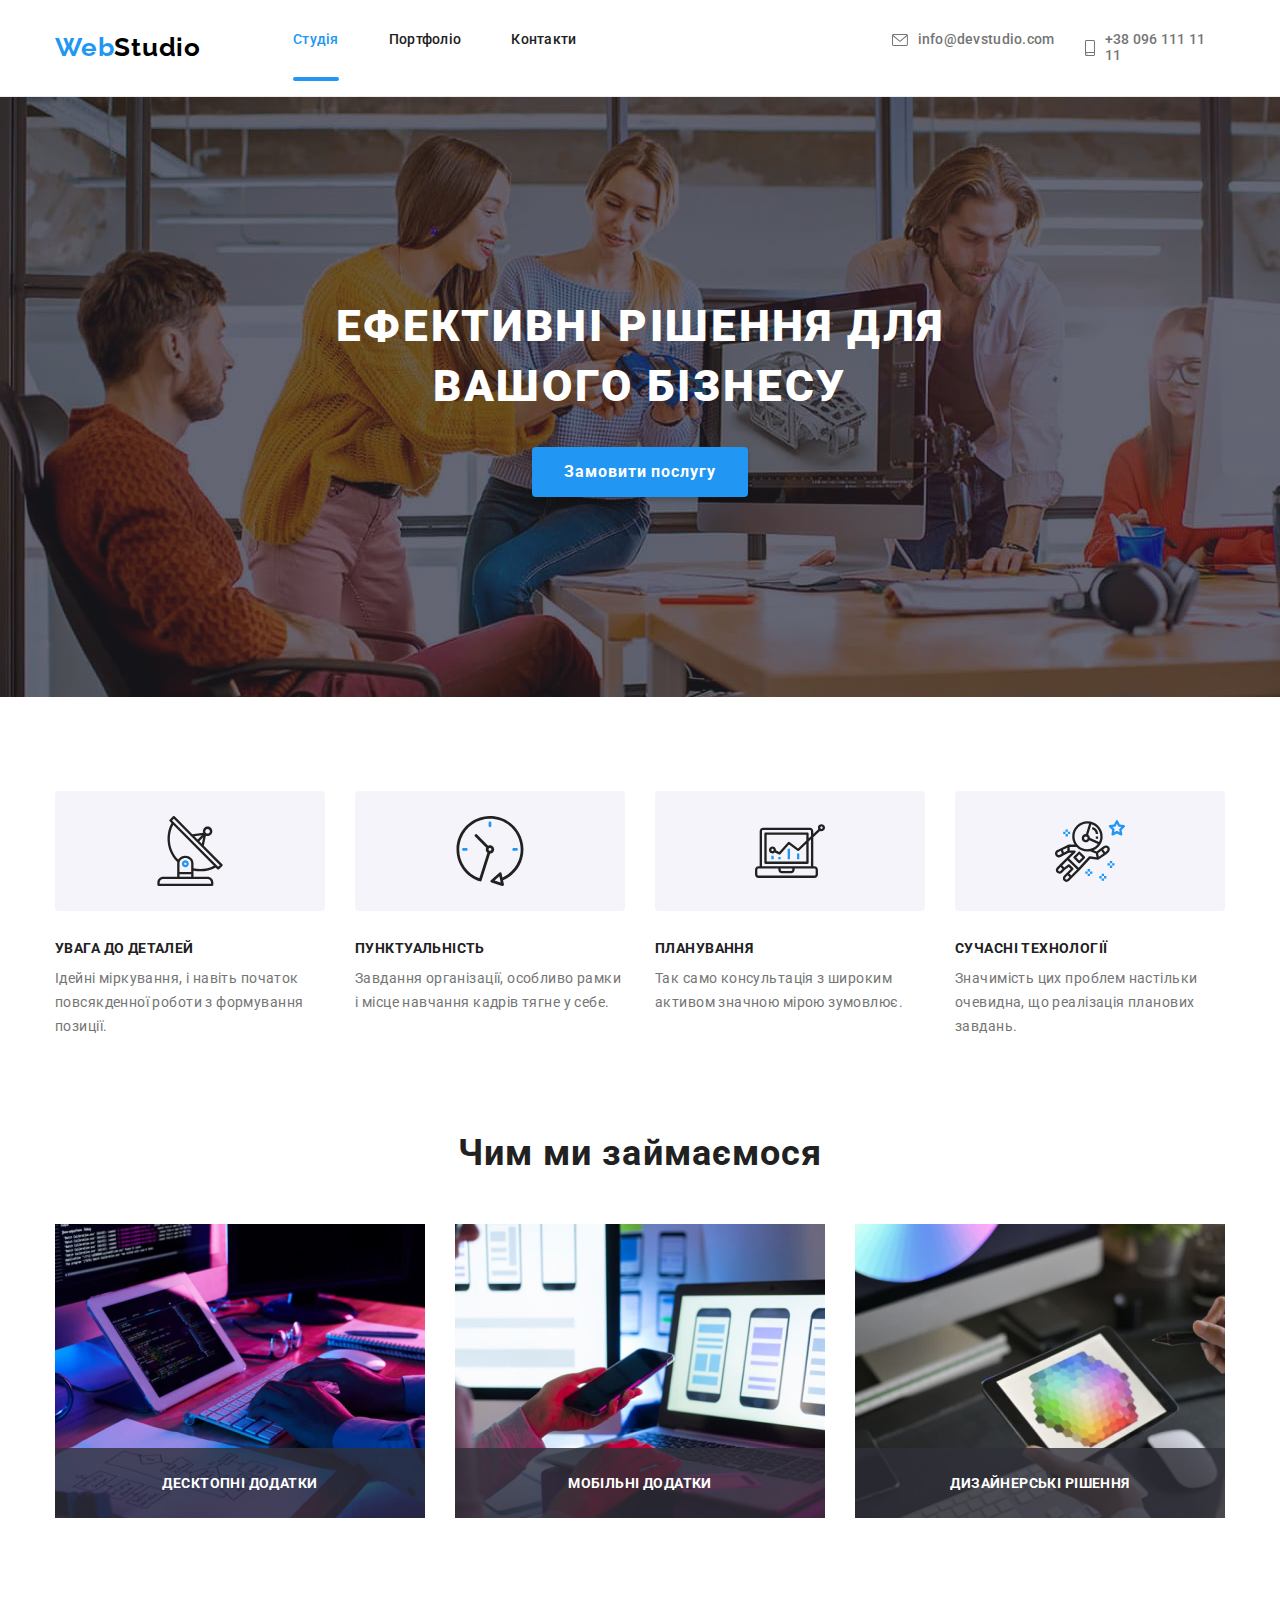
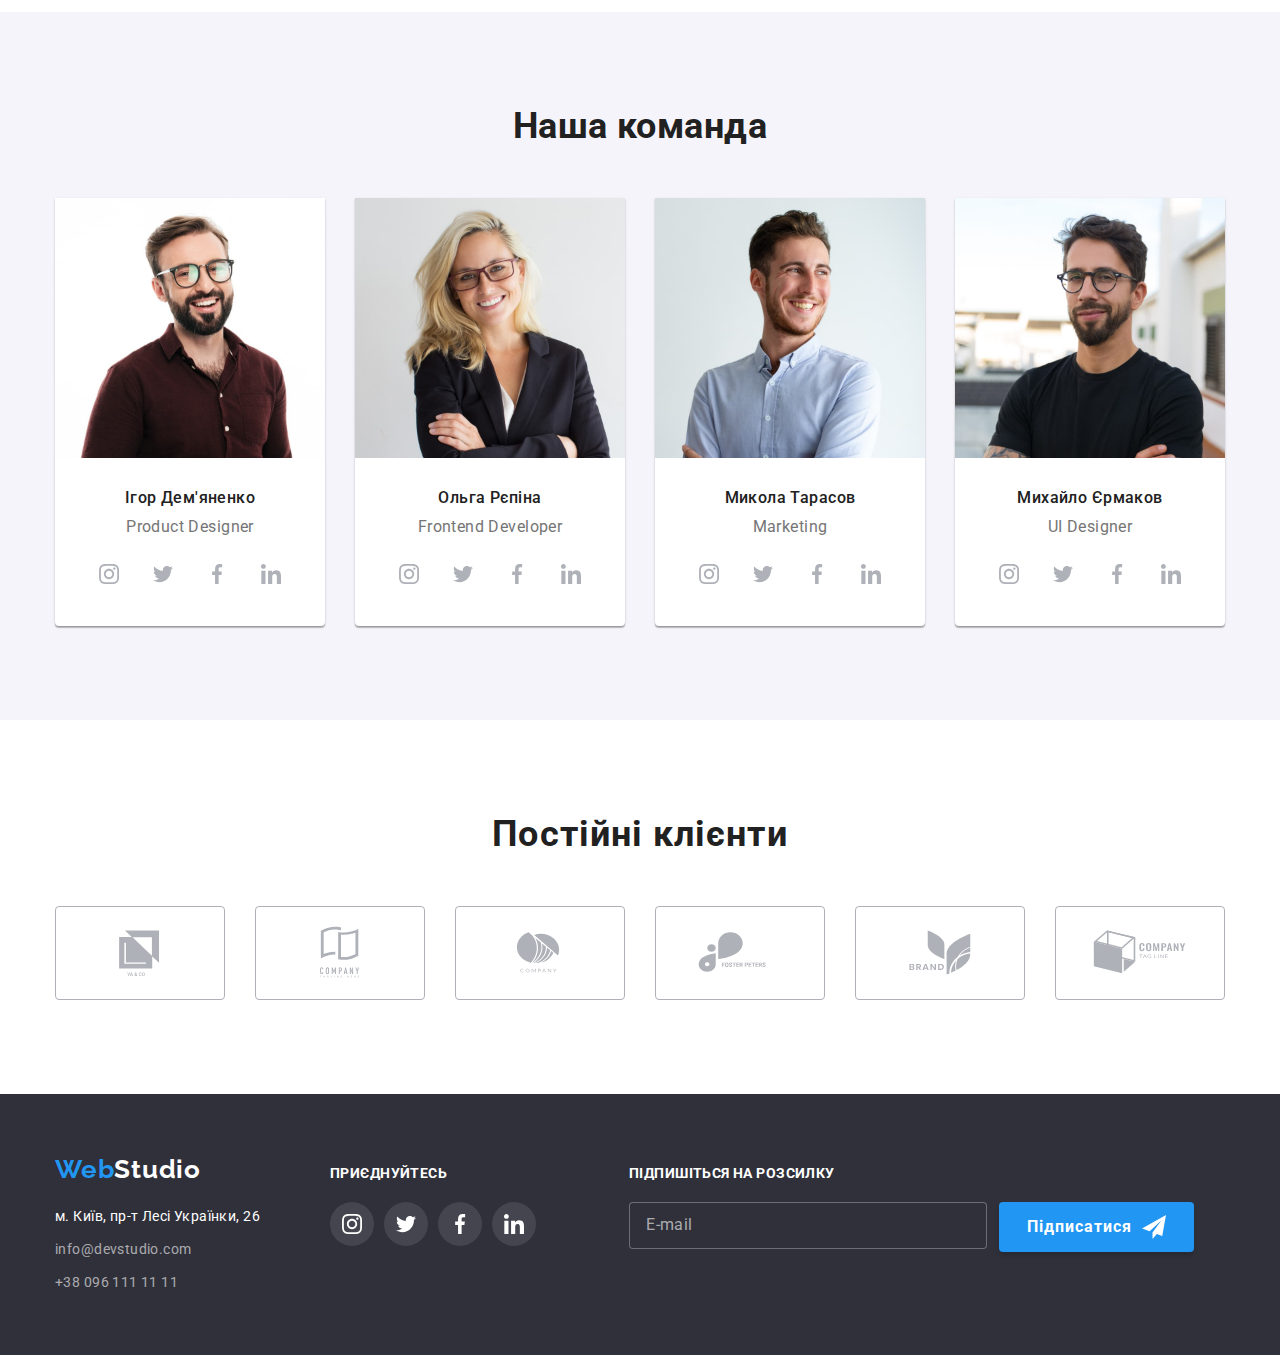
==== commit 82f6b4c6: "mobile version complite" ====
--- a/index.html
+++ b/index.html
@@ -24,10 +24,10 @@
 <body>
 	<header class="header">
 		<div class="container header__container">
-			<a class="logo header__logo" href="./index.html" lang="en">
-				Web<span class="logo__span logo__span--black">Studio</span>
-			</a>
 			<div class="menu js-menu-container">
+				<a class="logo header__logo" href="./index.html" lang="en">
+					Web<span class="logo__span logo__span--black">Studio</span>
+				</a>
 				<button class="menu__button js-open-menu js-close-menu" type="button" aria-expanded="false"
 					aria-controls="header-wrapper">
 					<svg width="40" height="40" aria-label="Перемикач мобільного меню">
@@ -67,6 +67,20 @@
 							</a>
 						</li>
 					</ul>
+					<ul class="header-social">
+						<li class="header-social__item">
+							<a class="header-social__link" href="#">Instagram</a>
+						</li>
+						<li class="header-social__item">
+							<a class="header-social__link" href="#">Twitter</a>
+						</li>
+						<li class="header-social__item">
+							<a class="header-social__link" href="#">Facebook</a>
+						</li>
+						<li class="header-social__item">
+							<a class="header-social__link" href="#">LinkedIn</a>
+						</li>
+					</ul>
 				</div>
 			</div>
 		</div>
--- a/css/main.min.css
+++ b/css/main.min.css
@@ -1 +1 @@
-*{padding:0;margin:0;border:0}*,*:before,*:after{-webkit-box-sizing:border-box;box-sizing:border-box}:focus,:active{outline:none}a:focus,a:active{outline:none}nav,footer,header,aside{display:block}html,body{height:100%;width:100%;font-size:100%;line-height:1;font-size:14px;-ms-text-size-adjust:100%;-moz-text-size-adjust:100%;-webkit-text-size-adjust:100%}input,button,textarea{font-family:inherit}input::-ms-clear{display:none}button{cursor:pointer}button::-moz-focus-inner{padding:0;border:0}a,a:visited{text-decoration:none}a:hover{text-decoration:none}ul li{list-style:none}img{vertical-align:top}h1,h2,h3,h4,h5,h6{font-size:inherit;font-weight:400}.visually-hidden{position:absolute;width:1px;height:1px;margin:-1px;border:0;padding:0;white-space:nowrap;-webkit-clip-path:inset(100%);clip-path:inset(100%);clip:rect(0 0 0 0);overflow:hidden}body{font-family:"Roboto",sans-serif;color:#212121}.container{margin-left:auto;margin-right:auto;padding-left:15px;padding-right:15px}@media screen and (min-width: 480px){.container{width:480px}}@media screen and (min-width: 1200px){.container{width:1200px}}.link{-webkit-transition:color 250ms cubic-bezier(0.4, 0, 0.2, 1);transition:color 250ms cubic-bezier(0.4, 0, 0.2, 1)}.link:hover,.link:focus{color:#2196f3}.logo{font-family:"Raleway",sans-serif;font-weight:700;font-size:26px;line-height:1.19;letter-spacing:.03em;color:#2196f3}.logo__span--black{color:#000}.logo__span--white{color:#fff}.header{position:relative;font-weight:500;line-height:1.14;letter-spacing:.02em;background-color:#fff;border-bottom:1px solid #ececec}.header__container{display:-webkit-box;display:-ms-flexbox;display:flex;-webkit-box-pack:justify;-ms-flex-pack:justify;justify-content:space-between;-webkit-box-align:center;-ms-flex-align:center;align-items:center}.header__logo{display:inline-block;padding:16px 0}@media screen and (max-width: 1200px){.header__logo{font-size:24px;line-height:1.1666666667}}@media screen and (min-width: 1200px){.header__logo{margin-right:92px;padding-top:24px;padding-bottom:25px}}.menu__button{display:-webkit-inline-box;display:-ms-inline-flexbox;display:inline-flex;background-color:rgba(0,0,0,0)}.menu__button .icon-cross{display:none}.menu__button--is-open .icon-cross{display:block}.menu__button--is-open .icon-menu{display:none}@media screen and (min-width: 768px){.menu__button{display:none}}.header__wrapper{background-color:#fff}@media screen and (max-width: 767px){.header__wrapper{position:absolute;top:100%;left:0;width:100%;height:796px;display:none}.menu__button--is-open .header__wrapper{display:block}}@media screen and (min-width: 1200px){.header__wrapper{display:-webkit-box;display:-ms-flexbox;display:flex}}@media screen and (min-width: 1200px){.nav{margin-right:315px}}@media screen and (min-width: 1200px){.nav__list{display:-webkit-box;display:-ms-flexbox;display:flex;gap:50px}}@media screen and (min-width: 1200px){.nav__item{position:relative}}.nav__link{color:#212121}@media screen and (max-width: 767px){.nav__link{font-weight:500;font-size:40px;line-height:1.175;letter-spacing:.02em}}@media screen and (min-width: 1200px){.nav__link{display:block;padding-top:32px;padding-bottom:32px}}.link--current{color:#2196f3}@media screen and (min-width: 1200px){.link--current::after{content:"";position:absolute;bottom:-1px;left:0;width:100%;height:4px;background-color:#2196f3;border-radius:2px}}@media screen and (min-width: 1200px){.contacts{display:-webkit-box;display:-ms-flexbox;display:flex;gap:30px}}.contacts__link{color:#757575}@media screen and (min-width: 1200px){.contacts__link{display:-webkit-box;display:-ms-flexbox;display:flex;-webkit-box-align:center;-ms-flex-align:center;align-items:center;padding-top:32px;padding-bottom:32px}}.contacts__icon{fill:currentColor}@media screen and (min-width: 1200px){.contacts__icon{margin-right:10px}}.overlay-hero{height:400px;margin-left:auto;margin-right:auto;background:rgba(47,48,58,.4);background-image:-webkit-gradient(linear, left top, right top, from(rgba(47, 48, 58, 0.4)), to(rgba(47, 48, 58, 0.4))),url(../images/hero/overlay.jpg);background-image:linear-gradient(to right, rgba(47, 48, 58, 0.4), rgba(47, 48, 58, 0.4)),url(../images/hero/overlay.jpg);background-color:#2f303a}@media screen and (min-width: 1200px){.overlay-hero{height:600px;max-width:1600px}}.hero{text-align:center;padding:118px 0}@media screen and (min-width: 1200px){.hero{padding:200px 0}}.hero__title{margin-left:auto;margin-right:auto;margin-bottom:30px;font-weight:900;letter-spacing:.06em;font-size:26px;line-height:1.6153846154;text-transform:uppercase;color:#fff}@media screen and (min-width: 1200px){.hero__title{max-width:696px;font-size:44px;line-height:1.36}}.hero__btn{padding:10px 24px;font-weight:700;font-size:16px;line-height:1.875;letter-spacing:.06em;color:#fff;background-color:#2196f3;-webkit-box-shadow:0px 4px 4px rgba(0,0,0,.15);box-shadow:0px 4px 4px rgba(0,0,0,.15);border-radius:4px;-webkit-transition:background-color 250ms cubic-bezier(0.4, 0, 0.2, 1);transition:background-color 250ms cubic-bezier(0.4, 0, 0.2, 1)}@media screen and (min-width: 1200px){.hero__btn{padding:10px 32px}}.hero__btn:hover,.hero__btn:focus{background-color:#188ce8}.benefits{padding:60px 0;background-color:#fff}@media screen and (min-width: 1200px){.benefits{padding-top:94px;padding-bottom:94px}}.benefits__list{letter-spacing:.03em}@media screen and (min-width: 1200px){.benefits__list{display:-webkit-box;display:-ms-flexbox;display:flex;-ms-flex-wrap:wrap;flex-wrap:wrap;gap:30px}}@media screen and (min-width: 1200px){.benefits__item{-ms-flex-preferred-size:calc((100% - 90px)/4);flex-basis:calc((100% - 90px)/4)}}.benefits__thumb{display:-webkit-box;display:-ms-flexbox;display:flex;padding:25px 190px;margin-bottom:30px;background-color:#f5f4fa;border-radius:4px}@media screen and (min-width: 1200px){.benefits__thumb{padding:25px 100px}}.benefits__name{margin-bottom:10px;font-weight:700;line-height:1.14;text-transform:uppercase;color:#212121}@media screen and (max-width: 767px){.benefits__name{text-align:center}}.benefits__descrpt{line-height:1.71;color:#757575}@media screen and (max-width: 767px){.benefits__descrpt{margin-bottom:30px}}.example{padding-bottom:94px;background-color:#fff}@media screen and (max-width: 1200px){.example{display:none}}.example__title{margin-bottom:50px;font-weight:700;font-size:36px;line-height:1.16;text-align:center;letter-spacing:.03em;color:#212121}.example__list{display:-webkit-box;display:-ms-flexbox;display:flex;gap:30px}.example__item{position:relative}.example__item::before{content:"";position:absolute;bottom:0;left:0;height:70px;width:100%;background-color:rgba(47,48,58,.8)}.example__name{position:absolute;bottom:27px;left:50%;-webkit-transform:translateX(-50%);transform:translateX(-50%);font-weight:700;line-height:16px;letter-spacing:.03em;text-transform:uppercase;color:#fff}.team{padding:60px 0;background-color:#f5f4fa;letter-spacing:.03em}@media screen and (min-width: 1200px){.team{padding:94px 0}}.team__title{margin-bottom:30px;font-size:28px;line-height:1.1785714286;font-weight:700;text-align:center;color:#212121}@media screen and (min-width: 1200px){.team__title{margin-bottom:50px;font-size:36px;line-height:1.16}}@media screen and (min-width: 1200px){.team__list{display:-webkit-box;display:-ms-flexbox;display:flex;gap:30px}}.team__item{font-size:16px;line-height:1.1875;background-color:#fff;text-align:center;-webkit-box-shadow:0px 1px 3px rgba(0,0,0,.12),0px 1px 1px rgba(0,0,0,.14),0px 2px 1px rgba(0,0,0,.2);box-shadow:0px 1px 3px rgba(0,0,0,.12),0px 1px 1px rgba(0,0,0,.14),0px 2px 1px rgba(0,0,0,.2);border-radius:0px 0px 4px 4px}@media screen and (max-width: 767px){.team__item{margin-bottom:30px}}.member__info{padding:30px 122px 24px}@media screen and (min-width: 1200px){.member__info{padding:30px 32px}}.member__name{margin-bottom:10px;font-weight:500;color:#212121}.member__position{margin-bottom:16px;color:#757575}.social{display:-webkit-box;display:-ms-flexbox;display:flex;gap:10px}.social__item{-ms-flex-preferred-size:calc((100% - 30px)/4);flex-basis:calc((100% - 30px)/4)}.social__link{display:-webkit-box;display:-ms-flexbox;display:flex;-webkit-box-align:center;-ms-flex-align:center;align-items:center;padding:12px;border-radius:50%;color:#afb1b8;-webkit-transition:color 250ms cubic-bezier(0.4, 0, 0.2, 1),background-color 250ms cubic-bezier(0.4, 0, 0.2, 1);transition:color 250ms cubic-bezier(0.4, 0, 0.2, 1),background-color 250ms cubic-bezier(0.4, 0, 0.2, 1)}.social__link:hover,.social__link:focus{color:#fff;background-color:#2196f3}.social__icon{fill:currentColor}.clients{padding:60px 0}@media screen and (min-width: 1200px){.clients{padding:94px 0}}.clients__title{margin-bottom:30px;font-size:28px;line-height:1.1785714286;font-weight:700;text-align:center;letter-spacing:.03em;color:#212121}@media screen and (min-width: 1200px){.clients__title{margin-bottom:50px;font-size:36px;line-height:1.16}}.clients__list{display:-webkit-box;display:-ms-flexbox;display:flex;gap:30px}@media screen and (max-width: 1200px){.clients__list{-ms-flex-wrap:wrap;flex-wrap:wrap}}.clients__item{width:calc((100% - 30px)/2)}@media screen and (min-width: 1200px){.clients__item{width:calc((100% - 150px)/6)}}.clients__link{display:inline-block;padding:16px 52px;color:#afb1b8;border:1px solid #afb1b8;border-radius:4px;-webkit-transition:color 250ms cubic-bezier(0.4, 0, 0.2, 1),border-color 250ms cubic-bezier(0.4, 0, 0.2, 1);transition:color 250ms cubic-bezier(0.4, 0, 0.2, 1),border-color 250ms cubic-bezier(0.4, 0, 0.2, 1)}@media screen and (min-width: 1200px){.clients__link{padding:16px 32px}}.clients__link:hover,.clients__link:focus{color:#2196f3;border-color:#2196f3}.clients__logo{fill:currentColor}.footer{padding-top:60px;padding-bottom:60px;background-color:#2f303a}@media screen and (max-width: 767px){.footer__container{text-align:center}}@media screen and (min-width: 1200px){.footer__container{display:-webkit-box;display:-ms-flexbox;display:flex;-webkit-box-align:baseline;-ms-flex-align:baseline;align-items:baseline}}@media screen and (min-width: 1200px){.footer-contacts{margin-right:70px}}.footer__logo{display:inline-block;margin-bottom:20px}@media screen and (max-width: 1200px){.footer__logo{font-size:24px;line-height:1.1666666667}}.address{font-style:normal}@media screen and (max-width: 767px){.address{margin-bottom:60px}}.address-list{line-height:1.71;letter-spacing:.03em}.address__item:not(:last-child){margin-bottom:8px}@media screen and (min-width: 1200px){.address__item:not(:last-child){margin-bottom:9px}}.address__map-link{color:#fff}.address__link{color:rgba(255,255,255,.6)}@media screen and (max-width: 767px){.footer-social{width:206px;margin:0 auto;margin-bottom:60px}}.footer-social__title{margin-bottom:20px;font-weight:700;line-height:1.14;letter-spacing:.03em;text-transform:uppercase;color:#fff}.footer-social__list{display:-webkit-box;display:-ms-flexbox;display:flex;gap:10px}.footer-social__item{-ms-flex-preferred-size:calc((100% - 30px)/4);flex-basis:calc((100% - 30px)/4)}.footer-social__link{display:-webkit-inline-box;display:-ms-inline-flexbox;display:inline-flex;-webkit-box-align:center;-ms-flex-align:center;align-items:center;padding:12px;color:#fff;background-color:rgba(255,255,255,.1);border-radius:50%;-webkit-transition:background-color 250ms cubic-bezier(0.4, 0, 0.2, 1);transition:background-color 250ms cubic-bezier(0.4, 0, 0.2, 1)}.footer-social__link:hover,.footer-social__link:focus{background-color:#2196f3}.footer-social__icon{fill:currentColor}@media screen and (min-width: 1200px){.footer-form{margin-left:93px}}.footer-form__title{margin-bottom:20px;font-weight:700;line-height:1.14;letter-spacing:.03em;text-transform:uppercase;color:#fff}@media screen and (min-width: 1200px){.form-wrapper{display:-webkit-box;display:-ms-flexbox;display:flex}}.footer-form__input{width:450px;margin-bottom:20px;padding-top:15px;padding-bottom:15px;padding-left:16px;color:#fff;background-color:#2f303a;border:1px solid rgba(255,255,255,.3);border-radius:4px}@media screen and (min-width: 1200px){.footer-form__input{width:358px;margin-right:12px}}.footer-form__input::-webkit-input-placeholder{font-size:16px;line-height:1.25;letter-spacing:.03em;color:rgba(255,255,255,.6)}.footer-form__input::-moz-placeholder{font-size:16px;line-height:1.25;letter-spacing:.03em;color:rgba(255,255,255,.6)}.footer-form__input:-ms-input-placeholder{font-size:16px;line-height:1.25;letter-spacing:.03em;color:rgba(255,255,255,.6)}.footer-form__input::-ms-input-placeholder{font-size:16px;line-height:1.25;letter-spacing:.03em;color:rgba(255,255,255,.6)}.footer-form__input::placeholder{font-size:16px;line-height:1.25;letter-spacing:.03em;color:rgba(255,255,255,.6)}.footer-form__btn{display:-webkit-box;display:-ms-flexbox;display:flex;-webkit-box-align:center;-ms-flex-align:center;align-items:center;padding:10px 28px;height:50px;color:#fff;background-color:#2196f3;-webkit-box-shadow:0px 4px 4px rgba(0,0,0,.15);box-shadow:0px 4px 4px rgba(0,0,0,.15);border-radius:4px;-webkit-transition:background-color 250ms cubic-bezier(0.4, 0, 0.2, 1);transition:background-color 250ms cubic-bezier(0.4, 0, 0.2, 1)}@media screen and (max-width: 1200px){.footer-form__btn{margin-right:auto;margin-left:auto}}@media screen and (max-width: 767px){.footer-form__btn{padding-left:31px}}.footer-form__btn:hover,.footer-form__btn:focus{background-color:#188ce8}.footer-form__span{margin-right:12px;font-weight:700;font-size:16px;line-height:1.875;letter-spacing:.06em}@media screen and (min-width: 1200px){.footer-form__span{margin-right:10px}}.footer-form__icon{fill:currentColor}.backdrop{position:fixed;top:0;left:0;width:100%;height:100%;background-color:rgba(0,0,0,.2);opacity:1;-webkit-transition:opacity 250ms cubic-bezier(0.4, 0, 0.2, 1),visibility 250ms cubic-bezier(0.4, 0, 0.2, 1);transition:opacity 250ms cubic-bezier(0.4, 0, 0.2, 1),visibility 250ms cubic-bezier(0.4, 0, 0.2, 1)}.backdrop.backdrop--is-hidden{opacity:0;pointer-events:none;visibility:hidden}.modal{position:absolute;top:50%;left:50%;min-height:581px;min-width:528px;padding:40px;background-color:#fff;-webkit-box-shadow:0px 1px 3px rgba(0,0,0,.12),0px 1px 1px rgba(0,0,0,.14),0px 2px 1px rgba(0,0,0,.2);box-shadow:0px 1px 3px rgba(0,0,0,.12),0px 1px 1px rgba(0,0,0,.14),0px 2px 1px rgba(0,0,0,.2);border-radius:4px;-webkit-transform:translate(-50%, -50%) scale(1);transform:translate(-50%, -50%) scale(1);-webkit-transition:-webkit-transform 250ms cubic-bezier(0.4, 0, 0.2, 1);transition:-webkit-transform 250ms cubic-bezier(0.4, 0, 0.2, 1);transition:transform 250ms cubic-bezier(0.4, 0, 0.2, 1);transition:transform 250ms cubic-bezier(0.4, 0, 0.2, 1), -webkit-transform 250ms cubic-bezier(0.4, 0, 0.2, 1)}.backdrop.backdrop--is-hidden .modal{-webkit-transform:translate(-50%, -50%) scale(0.9);transform:translate(-50%, -50%) scale(0.9)}.modal__close-btn{position:absolute;top:8px;right:8px;display:-webkit-box;display:-ms-flexbox;display:flex;-webkit-box-align:center;-ms-flex-align:center;align-items:center;padding:6px;border:1px solid rgba(0,0,0,.1);border-radius:50%;color:#000;background-color:#fff;-webkit-transition:color 250ms cubic-bezier(0.4, 0, 0.2, 1);transition:color 250ms cubic-bezier(0.4, 0, 0.2, 1)}.modal__close-btn:hover,.modal__close-btn:focus{color:#2196f3}.modal__close{fill:currentColor}.modal__title{margin-bottom:12px;text-align:center;font-weight:700;font-size:20px;line-height:1.15;letter-spacing:.03em;color:#212121}.form__label{display:block;margin-bottom:4px;font-size:12px;line-height:1.16;letter-spacing:.01em;color:#757575}.input-wrapper{position:relative}.form__input{display:block;width:100%;padding-top:11px;padding-bottom:11px;padding-left:42px;margin-bottom:10px;border:1px solid rgba(33,33,33,.2);border-radius:4px}.form__input:hover,.form__input:focus{border-color:#2196f3}.form__icon{pointer-events:none;position:absolute;top:50%;left:12px;-webkit-transform:translateY(-50%);transform:translateY(-50%);-webkit-transition:fill 250ms cubic-bezier(0.4, 0, 0.2, 1);transition:fill 250ms cubic-bezier(0.4, 0, 0.2, 1)}.input-wrapper:focus-within .form__icon,.form__input:hover+.form__icon{fill:#2196f3}.form__comment-field{display:block;margin-bottom:20px}.form__textarea{resize:none;display:block;width:100%;height:120px;padding:12px 16px;border:1px solid rgba(33,33,33,.2);border-radius:4px}.form__textarea:hover,.form__textarea:focus{border-color:#2196f3}.form__policy-field{display:-webkit-box;display:-ms-flexbox;display:flex;-webkit-box-align:center;-ms-flex-align:center;align-items:center;margin-bottom:30px;cursor:pointer}.form__checkbox{-webkit-appearance:none;-moz-appearance:none;appearance:none}.form__checkbox-icon{display:inline-block;margin-right:7px;border:2px solid #212121;border-radius:2px}.form__checkbox:checked+.form__checkbox-icon{border:none;background-color:#2196f3}.form__policy{line-height:1.71;letter-spacing:.03em;color:#757575}.form__policy-link{text-decoration:underline;color:#2196f3}.form__submit{display:block;padding:10px 52px;margin-left:auto;margin-right:auto;font-weight:700;font-size:16px;line-height:30px;letter-spacing:.06em;color:#fff;background-color:#2196f3;-webkit-box-shadow:0px 4px 4px rgba(0,0,0,.15);box-shadow:0px 4px 4px rgba(0,0,0,.15);border-radius:4px;-webkit-transition:background-color 250ms cubic-bezier(0.4, 0, 0.2, 1);transition:background-color 250ms cubic-bezier(0.4, 0, 0.2, 1)}.form__submit:hover,.form__submit:focus{background-color:#188ce8}.portfolio{padding-top:94px;padding-bottom:94px;background-color:#fff}.filter{display:-webkit-box;display:-ms-flexbox;display:flex;-webkit-box-pack:center;-ms-flex-pack:center;justify-content:center;gap:8px;margin-bottom:50px}.filter__button{padding:6px 22px;font-weight:500;font-size:16px;line-height:1.625;text-align:center;letter-spacing:.03em;color:#212121;background-color:#f5f4fa;border-radius:4px;-webkit-transition:color 250ms cubic-bezier(0.4, 0, 0.2, 1),background-color 250ms cubic-bezier(0.4, 0, 0.2, 1),-webkit-box-shadow 250ms cubic-bezier(0.4, 0, 0.2, 1);transition:color 250ms cubic-bezier(0.4, 0, 0.2, 1),background-color 250ms cubic-bezier(0.4, 0, 0.2, 1),-webkit-box-shadow 250ms cubic-bezier(0.4, 0, 0.2, 1);transition:color 250ms cubic-bezier(0.4, 0, 0.2, 1),background-color 250ms cubic-bezier(0.4, 0, 0.2, 1),box-shadow 250ms cubic-bezier(0.4, 0, 0.2, 1);transition:color 250ms cubic-bezier(0.4, 0, 0.2, 1),background-color 250ms cubic-bezier(0.4, 0, 0.2, 1),box-shadow 250ms cubic-bezier(0.4, 0, 0.2, 1),-webkit-box-shadow 250ms cubic-bezier(0.4, 0, 0.2, 1)}.filter__button:hover,.filter__button:focus{color:#fff;background-color:#2196f3;-webkit-box-shadow:0px 3px 1px rgba(0,0,0,.1),0px 1px 2px rgba(0,0,0,.08),0px 2px 2px rgba(0,0,0,.12);box-shadow:0px 3px 1px rgba(0,0,0,.1),0px 1px 2px rgba(0,0,0,.08),0px 2px 2px rgba(0,0,0,.12)}.cards{display:-webkit-box;display:-ms-flexbox;display:flex;-ms-flex-wrap:wrap;flex-wrap:wrap;gap:30px}.cards__link{display:block;-webkit-transition:-webkit-box-shadow 250ms cubic-bezier(0.4, 0, 0.2, 1);transition:-webkit-box-shadow 250ms cubic-bezier(0.4, 0, 0.2, 1);transition:box-shadow 250ms cubic-bezier(0.4, 0, 0.2, 1);transition:box-shadow 250ms cubic-bezier(0.4, 0, 0.2, 1), -webkit-box-shadow 250ms cubic-bezier(0.4, 0, 0.2, 1)}.cards__link:hover,.cards__link:focus{-webkit-box-shadow:0px 1px 1px rgba(0,0,0,.12),0px 4px 4px rgba(0,0,0,.06),1px 4px 6px rgba(0,0,0,.16);box-shadow:0px 1px 1px rgba(0,0,0,.12),0px 4px 4px rgba(0,0,0,.06),1px 4px 6px rgba(0,0,0,.16)}.cards-thumb{position:relative;overflow:hidden}.cards-overlay{position:absolute;top:0;left:0;width:100%;height:100%;background-color:rgba(33,150,243,.9);-webkit-transform:translateY(100%);transform:translateY(100%);-webkit-transition:-webkit-transform 250ms cubic-bezier(0.4, 0, 0.2, 1);transition:-webkit-transform 250ms cubic-bezier(0.4, 0, 0.2, 1);transition:transform 250ms cubic-bezier(0.4, 0, 0.2, 1);transition:transform 250ms cubic-bezier(0.4, 0, 0.2, 1), -webkit-transform 250ms cubic-bezier(0.4, 0, 0.2, 1)}.cards__link:hover .cards-overlay,.cards__link:focus .cards-overlay{-webkit-transform:translateY(0px);transform:translateY(0px)}.cards-overlay__text{position:absolute;top:50%;left:50%;-webkit-transform:translate(-50%, -50%);transform:translate(-50%, -50%);width:100%;padding:0 24px;font-size:18px;line-height:1.55;letter-spacing:.03em;color:#fff}.cards-wrapper{padding:20px 24px;border-bottom:1px solid #eee;border-right:1px solid #eee;border-left:1px solid #eee}.cards__name{font-weight:700;font-size:18px;line-height:2;letter-spacing:.06em;color:#212121}.cards__descrpt{font-size:16px;line-height:1.875;letter-spacing:.03em;color:#757575}/*# sourceMappingURL=main.min.css.map */+*{padding:0;margin:0;border:0}*,*:before,*:after{-webkit-box-sizing:border-box;box-sizing:border-box}:focus,:active{outline:none}a:focus,a:active{outline:none}nav,footer,header,aside{display:block}html,body{height:100%;width:100%;font-size:100%;line-height:1;font-size:14px;-ms-text-size-adjust:100%;-moz-text-size-adjust:100%;-webkit-text-size-adjust:100%}input,button,textarea{font-family:inherit}input::-ms-clear{display:none}button{cursor:pointer}button::-moz-focus-inner{padding:0;border:0}a,a:visited{text-decoration:none}a:hover{text-decoration:none}ul li{list-style:none}img{vertical-align:top}h1,h2,h3,h4,h5,h6{font-size:inherit;font-weight:400}.visually-hidden{position:absolute;width:1px;height:1px;margin:-1px;border:0;padding:0;white-space:nowrap;-webkit-clip-path:inset(100%);clip-path:inset(100%);clip:rect(0 0 0 0);overflow:hidden}body{font-family:"Roboto",sans-serif;color:#212121}.container{margin-left:auto;margin-right:auto;padding-left:15px;padding-right:15px}@media screen and (min-width: 480px){.container{width:480px}}@media screen and (min-width: 1200px){.container{width:1200px}}.link{-webkit-transition:color 250ms cubic-bezier(0.4, 0, 0.2, 1);transition:color 250ms cubic-bezier(0.4, 0, 0.2, 1)}.link:hover,.link:focus{color:#2196f3}.logo{font-family:"Raleway",sans-serif;font-weight:700;font-size:26px;line-height:1.19;letter-spacing:.03em;color:#2196f3}.logo__span--black{color:#000}.logo__span--white{color:#fff}.header{position:relative;font-weight:500;line-height:1.14;letter-spacing:.02em;background-color:#fff;border-bottom:1px solid #ececec}.menu{display:-webkit-box;display:-ms-flexbox;display:flex;-webkit-box-pack:justify;-ms-flex-pack:justify;justify-content:space-between;-webkit-box-align:center;-ms-flex-align:center;align-items:center}.header__logo{display:inline-block;padding:16px 0}@media screen and (max-width: 767px){.menu__button--is-open .header__logo{opacity:0;pointer-events:none;visibility:hidden}}@media screen and (max-width: 1200px){.header__logo{font-size:24px;line-height:1.1666666667}}@media screen and (min-width: 1200px){.header__logo{margin-right:92px;padding-top:24px;padding-bottom:25px}}.menu__button{display:-webkit-inline-box;display:-ms-inline-flexbox;display:inline-flex;background-color:rgba(0,0,0,0);-webkit-transition:color 250ms cubic-bezier(0.4, 0, 0.2, 1);transition:color 250ms cubic-bezier(0.4, 0, 0.2, 1)}.menu__button:hover,.menu__button:focus{color:#2196f3}.menu__button .icon-cross{display:none;fill:currentColor}.menu__button--is-open .icon-cross{display:block}.menu__button .icon-menu{fill:currentColor}.menu__button--is-open .icon-menu{display:none}@media screen and (min-width: 768px){.menu__button{display:none}}.header__wrapper{background-color:#fff}@media screen and (max-width: 767px){.header__wrapper{position:absolute;top:100%;left:0;width:100%;height:736px;display:none}.menu__button--is-open .header__wrapper{display:block}}@media screen and (min-width: 1200px){.header__wrapper{display:-webkit-box;display:-ms-flexbox;display:flex}}@media screen and (max-width: 767px){.nav{margin-left:40px;margin-bottom:306px}}@media screen and (min-width: 1200px){.nav{margin-right:315px}}@media screen and (min-width: 1200px){.nav__list{display:-webkit-box;display:-ms-flexbox;display:flex;gap:50px}}@media screen and (max-width: 767px){.nav__item:not(:last-child){margin-bottom:32px}}@media screen and (min-width: 1200px){.nav__item{position:relative}}.nav__link{color:#212121}@media screen and (max-width: 767px){.nav__link{font-weight:500;font-size:40px;line-height:1.175;letter-spacing:.02em}}@media screen and (min-width: 1200px){.nav__link{display:block;padding-top:32px;padding-bottom:32px}}.link--current{color:#2196f3}@media screen and (min-width: 1200px){.link--current::after{content:"";position:absolute;bottom:-1px;left:0;width:100%;height:4px;background-color:#2196f3;border-radius:2px}}@media screen and (max-width: 767px){.contacts{display:-webkit-box;display:-ms-flexbox;display:flex;-webkit-box-orient:vertical;-webkit-box-direction:normal;-ms-flex-direction:column;flex-direction:column;gap:32px;margin-left:40px;margin-bottom:64px}}@media screen and (min-width: 1200px){.contacts{display:-webkit-box;display:-ms-flexbox;display:flex;gap:30px}}@media screen and (max-width: 767px){.contacts__item{font-weight:500;letter-spacing:.02em}.contacts__item:not(:last-child){-webkit-box-ordinal-group:2;-ms-flex-order:1;order:1}.contacts__item:first-child{font-size:24px;line-height:1.1666666667}.contacts__item:last-child{font-size:34px;line-height:1.1764705882}}.contacts__link{color:#757575}@media screen and (min-width: 1200px){.contacts__link{display:-webkit-box;display:-ms-flexbox;display:flex;-webkit-box-align:center;-ms-flex-align:center;align-items:center;padding-top:32px;padding-bottom:32px}}.contacts__icon{fill:currentColor}@media screen and (max-width: 767px){.contacts__icon{display:none}}@media screen and (min-width: 1200px){.contacts__icon{margin-right:10px}}.header-social{display:-webkit-box;display:-ms-flexbox;display:flex;margin-left:40px}@media screen and (min-width: 768px){.header-social{display:none}}.header-social__item{display:-webkit-box;display:-ms-flexbox;display:flex;-webkit-box-align:center;-ms-flex-align:center;align-items:center}@media screen and (max-width: 420px){.header-social__item{display:none}}.header-social__item:not(:last-child)::after{content:"";width:22px;height:1px;background-color:rgba(33,33,33,.2);-webkit-transform:rotate(90deg);transform:rotate(90deg)}.header-social__link{font-weight:500;font-size:18px;line-height:1.2222222222;letter-spacing:.02em;color:#2196f3}.header-social__link:not(:last-child){margin-right:10px}.header-social__link:not(:first-child){margin-left:10px}.header-social__link:hover,.header-social__link:focus{text-decoration:underline}.overlay-hero{height:400px;margin-left:auto;margin-right:auto;background:rgba(47,48,58,.4);background-image:-webkit-gradient(linear, left top, right top, from(rgba(47, 48, 58, 0.4)), to(rgba(47, 48, 58, 0.4))),url(../images/hero/overlay.jpg);background-image:linear-gradient(to right, rgba(47, 48, 58, 0.4), rgba(47, 48, 58, 0.4)),url(../images/hero/overlay.jpg);background-color:#2f303a}@media screen and (min-width: 1200px){.overlay-hero{height:600px;max-width:1600px}}.hero{text-align:center;padding:118px 0}@media screen and (min-width: 1200px){.hero{padding:200px 0}}.hero__title{margin-left:auto;margin-right:auto;margin-bottom:30px;font-weight:900;letter-spacing:.06em;font-size:26px;line-height:1.6153846154;text-transform:uppercase;color:#fff}@media screen and (min-width: 1200px){.hero__title{max-width:696px;font-size:44px;line-height:1.36}}.hero__btn{padding:10px 24px;font-weight:700;font-size:16px;line-height:1.875;letter-spacing:.06em;color:#fff;background-color:#2196f3;-webkit-box-shadow:0px 4px 4px rgba(0,0,0,.15);box-shadow:0px 4px 4px rgba(0,0,0,.15);border-radius:4px;-webkit-transition:background-color 250ms cubic-bezier(0.4, 0, 0.2, 1);transition:background-color 250ms cubic-bezier(0.4, 0, 0.2, 1)}@media screen and (min-width: 1200px){.hero__btn{padding:10px 32px}}.hero__btn:hover,.hero__btn:focus{background-color:#188ce8}.benefits{padding:60px 0;background-color:#fff}@media screen and (min-width: 1200px){.benefits{padding-top:94px;padding-bottom:94px}}.benefits__list{letter-spacing:.03em}@media screen and (min-width: 1200px){.benefits__list{display:-webkit-box;display:-ms-flexbox;display:flex;-ms-flex-wrap:wrap;flex-wrap:wrap;gap:30px}}@media screen and (min-width: 1200px){.benefits__item{-ms-flex-preferred-size:calc((100% - 90px)/4);flex-basis:calc((100% - 90px)/4)}}.benefits__thumb{display:-webkit-box;display:-ms-flexbox;display:flex;-webkit-box-pack:center;-ms-flex-pack:center;justify-content:center;margin-bottom:30px;padding:25px 0;max-width:450px;background-color:#f5f4fa;border-radius:4px}@media screen and (min-width: 1200px){.benefits__thumb{padding:25px 100px}}.benefits__name{margin-bottom:10px;font-weight:700;line-height:1.14;text-transform:uppercase;color:#212121}@media screen and (max-width: 767px){.benefits__name{text-align:center}}.benefits__descrpt{line-height:1.71;color:#757575}@media screen and (max-width: 767px){.benefits__descrpt{margin-bottom:30px}}.example{padding-bottom:94px;background-color:#fff}@media screen and (max-width: 1200px){.example{display:none}}.example__title{margin-bottom:50px;font-weight:700;font-size:36px;line-height:1.16;text-align:center;letter-spacing:.03em;color:#212121}.example__list{display:-webkit-box;display:-ms-flexbox;display:flex;gap:30px}.example__item{position:relative}.example__item::before{content:"";position:absolute;bottom:0;left:0;height:70px;width:100%;background-color:rgba(47,48,58,.8)}.example__name{position:absolute;bottom:27px;left:50%;-webkit-transform:translateX(-50%);transform:translateX(-50%);font-weight:700;line-height:16px;letter-spacing:.03em;text-transform:uppercase;color:#fff}.team{padding:60px 0;background-color:#f5f4fa;letter-spacing:.03em}@media screen and (min-width: 1200px){.team{padding:94px 0}}.team__title{margin-bottom:30px;font-size:28px;line-height:1.1785714286;font-weight:700;text-align:center;color:#212121}@media screen and (min-width: 1200px){.team__title{margin-bottom:50px;font-size:36px;line-height:1.16}}@media screen and (min-width: 1200px){.team__list{display:-webkit-box;display:-ms-flexbox;display:flex;gap:30px}}.team__item{font-size:16px;line-height:1.1875;background-color:#fff;text-align:center;-webkit-box-shadow:0px 1px 3px rgba(0,0,0,.12),0px 1px 1px rgba(0,0,0,.14),0px 2px 1px rgba(0,0,0,.2);box-shadow:0px 1px 3px rgba(0,0,0,.12),0px 1px 1px rgba(0,0,0,.14),0px 2px 1px rgba(0,0,0,.2);border-radius:0px 0px 4px 4px}@media screen and (max-width: 767px){.team__item{margin-bottom:30px}}.member__info{padding:30px 0 24px}@media screen and (min-width: 1200px){.member__info{padding:30px 32px}}.member__name{margin-bottom:10px;font-weight:500;color:#212121}.member__position{margin-bottom:16px;color:#757575}.social{display:-webkit-box;display:-ms-flexbox;display:flex;-webkit-box-pack:center;-ms-flex-pack:center;justify-content:center;gap:10px}.social__link{display:-webkit-box;display:-ms-flexbox;display:flex;-webkit-box-align:center;-ms-flex-align:center;align-items:center;padding:12px;border-radius:50%;color:#afb1b8;-webkit-transition:color 250ms cubic-bezier(0.4, 0, 0.2, 1),background-color 250ms cubic-bezier(0.4, 0, 0.2, 1);transition:color 250ms cubic-bezier(0.4, 0, 0.2, 1),background-color 250ms cubic-bezier(0.4, 0, 0.2, 1)}.social__link:hover,.social__link:focus{color:#fff;background-color:#2196f3}.social__icon{fill:currentColor}.clients{padding:60px 0}@media screen and (min-width: 1200px){.clients{padding:94px 0}}.clients__title{margin-bottom:30px;font-size:28px;line-height:1.1785714286;font-weight:700;text-align:center;letter-spacing:.03em;color:#212121}@media screen and (min-width: 1200px){.clients__title{margin-bottom:50px;font-size:36px;line-height:1.16}}.clients__list{display:-webkit-box;display:-ms-flexbox;display:flex;gap:30px}@media screen and (max-width: 1200px){.clients__list{-ms-flex-wrap:wrap;flex-wrap:wrap}}.clients__item{width:calc((100% - 30px)/2)}@media screen and (min-width: 1200px){.clients__item{width:calc((100% - 150px)/6)}}.clients__link{display:-webkit-inline-box;display:-ms-inline-flexbox;display:inline-flex;padding:16px 0;width:100%;-webkit-box-pack:center;-ms-flex-pack:center;justify-content:center;color:#afb1b8;border:1px solid #afb1b8;border-radius:4px;-webkit-transition:color 250ms cubic-bezier(0.4, 0, 0.2, 1),border-color 250ms cubic-bezier(0.4, 0, 0.2, 1);transition:color 250ms cubic-bezier(0.4, 0, 0.2, 1),border-color 250ms cubic-bezier(0.4, 0, 0.2, 1)}@media screen and (min-width: 1200px){.clients__link{padding:16px 32px}}.clients__link:hover,.clients__link:focus{color:#2196f3;border-color:#2196f3}.clients__logo{fill:currentColor}.footer{padding-top:60px;padding-bottom:60px;background-color:#2f303a}@media screen and (max-width: 767px){.footer__container{text-align:center}}@media screen and (min-width: 1200px){.footer__container{display:-webkit-box;display:-ms-flexbox;display:flex;-webkit-box-align:baseline;-ms-flex-align:baseline;align-items:baseline}}@media screen and (min-width: 1200px){.footer-contacts{margin-right:70px}}.footer__logo{display:inline-block;margin-bottom:20px}@media screen and (max-width: 1200px){.footer__logo{font-size:24px;line-height:1.1666666667}}.address{font-style:normal}@media screen and (max-width: 767px){.address{margin-bottom:60px}}.address-list{line-height:1.71;letter-spacing:.03em}.address__item:not(:last-child){margin-bottom:8px}@media screen and (min-width: 1200px){.address__item:not(:last-child){margin-bottom:9px}}.address__map-link{color:#fff}.address__link{color:rgba(255,255,255,.6)}@media screen and (max-width: 767px){.footer-social{width:206px;margin:0 auto;margin-bottom:60px}}.footer-social__title{margin-bottom:20px;font-weight:700;line-height:1.14;letter-spacing:.03em;text-transform:uppercase;color:#fff}.footer-social__list{display:-webkit-box;display:-ms-flexbox;display:flex;gap:10px}.footer-social__item{-ms-flex-preferred-size:calc((100% - 30px)/4);flex-basis:calc((100% - 30px)/4)}.footer-social__link{display:-webkit-inline-box;display:-ms-inline-flexbox;display:inline-flex;-webkit-box-align:center;-ms-flex-align:center;align-items:center;padding:12px;color:#fff;background-color:rgba(255,255,255,.1);border-radius:50%;-webkit-transition:background-color 250ms cubic-bezier(0.4, 0, 0.2, 1);transition:background-color 250ms cubic-bezier(0.4, 0, 0.2, 1)}.footer-social__link:hover,.footer-social__link:focus{background-color:#2196f3}.footer-social__icon{fill:currentColor}@media screen and (min-width: 1200px){.footer-form{margin-left:93px}}.footer-form__title{margin-bottom:20px;font-weight:700;line-height:1.14;letter-spacing:.03em;text-transform:uppercase;color:#fff}@media screen and (min-width: 1200px){.form-wrapper{display:-webkit-box;display:-ms-flexbox;display:flex}}.footer-form__input{width:100%;margin-bottom:20px;padding-top:15px;padding-bottom:15px;padding-left:16px;color:#fff;background-color:#2f303a;border:1px solid rgba(255,255,255,.3);border-radius:4px}@media screen and (min-width: 1200px){.footer-form__input{width:358px;margin-right:12px}}.footer-form__input::-webkit-input-placeholder{font-size:16px;line-height:1.25;letter-spacing:.03em;color:rgba(255,255,255,.6)}.footer-form__input::-moz-placeholder{font-size:16px;line-height:1.25;letter-spacing:.03em;color:rgba(255,255,255,.6)}.footer-form__input:-ms-input-placeholder{font-size:16px;line-height:1.25;letter-spacing:.03em;color:rgba(255,255,255,.6)}.footer-form__input::-ms-input-placeholder{font-size:16px;line-height:1.25;letter-spacing:.03em;color:rgba(255,255,255,.6)}.footer-form__input::placeholder{font-size:16px;line-height:1.25;letter-spacing:.03em;color:rgba(255,255,255,.6)}.footer-form__btn{display:-webkit-box;display:-ms-flexbox;display:flex;-webkit-box-align:center;-ms-flex-align:center;align-items:center;padding:10px 28px;height:50px;color:#fff;background-color:#2196f3;-webkit-box-shadow:0px 4px 4px rgba(0,0,0,.15);box-shadow:0px 4px 4px rgba(0,0,0,.15);border-radius:4px;-webkit-transition:background-color 250ms cubic-bezier(0.4, 0, 0.2, 1);transition:background-color 250ms cubic-bezier(0.4, 0, 0.2, 1)}@media screen and (max-width: 1200px){.footer-form__btn{margin-right:auto;margin-left:auto}}@media screen and (max-width: 767px){.footer-form__btn{padding-left:31px}}.footer-form__btn:hover,.footer-form__btn:focus{background-color:#188ce8}.footer-form__span{margin-right:12px;font-weight:700;font-size:16px;line-height:1.875;letter-spacing:.06em}@media screen and (min-width: 1200px){.footer-form__span{margin-right:10px}}.footer-form__icon{fill:currentColor}.backdrop{position:fixed;top:0;left:0;width:100%;height:100%;overflow-y:scroll;background-color:rgba(0,0,0,.2);opacity:1;-webkit-transition:opacity 250ms cubic-bezier(0.4, 0, 0.2, 1),visibility 250ms cubic-bezier(0.4, 0, 0.2, 1);transition:opacity 250ms cubic-bezier(0.4, 0, 0.2, 1),visibility 250ms cubic-bezier(0.4, 0, 0.2, 1)}@media screen and (max-width: 767px){.backdrop{padding:93px 15px}}.backdrop.backdrop--is-hidden{opacity:0;pointer-events:none;visibility:hidden}.modal{position:relative;padding:40px;background-color:#fff;-webkit-box-shadow:0px 1px 3px rgba(0,0,0,.12),0px 1px 1px rgba(0,0,0,.14),0px 2px 1px rgba(0,0,0,.2);box-shadow:0px 1px 3px rgba(0,0,0,.12),0px 1px 1px rgba(0,0,0,.14),0px 2px 1px rgba(0,0,0,.2);border-radius:4px}@media screen and (min-width: 768px){.modal{position:absolute;top:50%;left:50%}}@media screen and (min-width: 1200px){.modal{min-height:581px;min-width:528px;-webkit-transform:translate(-50%, -50%) scale(1);transform:translate(-50%, -50%) scale(1);-webkit-transition:-webkit-transform 250ms cubic-bezier(0.4, 0, 0.2, 1);transition:-webkit-transform 250ms cubic-bezier(0.4, 0, 0.2, 1);transition:transform 250ms cubic-bezier(0.4, 0, 0.2, 1);transition:transform 250ms cubic-bezier(0.4, 0, 0.2, 1), -webkit-transform 250ms cubic-bezier(0.4, 0, 0.2, 1)}.backdrop.backdrop--is-hidden .modal{-webkit-transform:translate(-50%, -50%) scale(0.9);transform:translate(-50%, -50%) scale(0.9)}}.modal__close-btn{position:absolute;top:8px;right:8px;display:-webkit-box;display:-ms-flexbox;display:flex;-webkit-box-align:center;-ms-flex-align:center;align-items:center;padding:6px;border:1px solid rgba(0,0,0,.1);border-radius:50%;color:#000;background-color:#fff;-webkit-transition:color 250ms cubic-bezier(0.4, 0, 0.2, 1);transition:color 250ms cubic-bezier(0.4, 0, 0.2, 1)}.modal__close-btn:hover,.modal__close-btn:focus{color:#2196f3}.modal__close{fill:currentColor}.modal__title{margin-bottom:12px;text-align:center;font-weight:700;font-size:20px;line-height:1.15;letter-spacing:.03em;color:#212121}.form__label{display:block;margin-bottom:4px;font-size:12px;line-height:1.16;letter-spacing:.01em;color:#757575}.input-wrapper{position:relative}.form__input{display:block;width:100%;padding-top:11px;padding-bottom:11px;padding-left:42px;margin-bottom:10px;border:1px solid rgba(33,33,33,.2);border-radius:4px}.form__input:hover,.form__input:focus{border-color:#2196f3}.form__icon{pointer-events:none;position:absolute;top:50%;left:12px;-webkit-transform:translateY(-50%);transform:translateY(-50%);-webkit-transition:fill 250ms cubic-bezier(0.4, 0, 0.2, 1);transition:fill 250ms cubic-bezier(0.4, 0, 0.2, 1)}.input-wrapper:focus-within .form__icon,.form__input:hover+.form__icon{fill:#2196f3}.form__comment-field{display:block;margin-bottom:20px}.form__textarea{resize:none;display:block;width:100%;height:120px;padding:12px 16px;border:1px solid rgba(33,33,33,.2);border-radius:4px}.form__textarea:hover,.form__textarea:focus{border-color:#2196f3}.form__policy-field{display:-webkit-box;display:-ms-flexbox;display:flex;-webkit-box-align:center;-ms-flex-align:center;align-items:center;margin-bottom:30px;cursor:pointer}.form__checkbox{-webkit-appearance:none;-moz-appearance:none;appearance:none}.form__checkbox-icon{display:inline-block;margin-right:8px;border:2px solid #212121;border-radius:2px}.form__checkbox:checked+.form__checkbox-icon{border:none;background-color:#2196f3}.form__policy{line-height:1.71;letter-spacing:.03em;color:#757575}@media screen and (max-width: 1200px){.form__policy-text{font-size:12px;line-height:1.1666666667}}.form__policy-link{text-decoration:underline;color:#2196f3}.form__submit{display:block;padding:10px 52px;margin-left:auto;margin-right:auto;font-weight:700;font-size:16px;line-height:1.875;letter-spacing:.06em;color:#fff;background-color:#2196f3;-webkit-box-shadow:0px 4px 4px rgba(0,0,0,.15);box-shadow:0px 4px 4px rgba(0,0,0,.15);border-radius:4px;-webkit-transition:background-color 250ms cubic-bezier(0.4, 0, 0.2, 1);transition:background-color 250ms cubic-bezier(0.4, 0, 0.2, 1)}.form__submit:hover,.form__submit:focus{background-color:#188ce8}.portfolio{padding-top:94px;padding-bottom:94px;background-color:#fff}.filter{display:-webkit-box;display:-ms-flexbox;display:flex;-webkit-box-pack:center;-ms-flex-pack:center;justify-content:center;gap:8px;margin-bottom:50px}.filter__button{padding:6px 22px;font-weight:500;font-size:16px;line-height:1.625;text-align:center;letter-spacing:.03em;color:#212121;background-color:#f5f4fa;border-radius:4px;-webkit-transition:color 250ms cubic-bezier(0.4, 0, 0.2, 1),background-color 250ms cubic-bezier(0.4, 0, 0.2, 1),-webkit-box-shadow 250ms cubic-bezier(0.4, 0, 0.2, 1);transition:color 250ms cubic-bezier(0.4, 0, 0.2, 1),background-color 250ms cubic-bezier(0.4, 0, 0.2, 1),-webkit-box-shadow 250ms cubic-bezier(0.4, 0, 0.2, 1);transition:color 250ms cubic-bezier(0.4, 0, 0.2, 1),background-color 250ms cubic-bezier(0.4, 0, 0.2, 1),box-shadow 250ms cubic-bezier(0.4, 0, 0.2, 1);transition:color 250ms cubic-bezier(0.4, 0, 0.2, 1),background-color 250ms cubic-bezier(0.4, 0, 0.2, 1),box-shadow 250ms cubic-bezier(0.4, 0, 0.2, 1),-webkit-box-shadow 250ms cubic-bezier(0.4, 0, 0.2, 1)}.filter__button:hover,.filter__button:focus{color:#fff;background-color:#2196f3;-webkit-box-shadow:0px 3px 1px rgba(0,0,0,.1),0px 1px 2px rgba(0,0,0,.08),0px 2px 2px rgba(0,0,0,.12);box-shadow:0px 3px 1px rgba(0,0,0,.1),0px 1px 2px rgba(0,0,0,.08),0px 2px 2px rgba(0,0,0,.12)}.cards{display:-webkit-box;display:-ms-flexbox;display:flex;-ms-flex-wrap:wrap;flex-wrap:wrap;gap:30px}.cards__link{display:block;-webkit-transition:-webkit-box-shadow 250ms cubic-bezier(0.4, 0, 0.2, 1);transition:-webkit-box-shadow 250ms cubic-bezier(0.4, 0, 0.2, 1);transition:box-shadow 250ms cubic-bezier(0.4, 0, 0.2, 1);transition:box-shadow 250ms cubic-bezier(0.4, 0, 0.2, 1), -webkit-box-shadow 250ms cubic-bezier(0.4, 0, 0.2, 1)}.cards__link:hover,.cards__link:focus{-webkit-box-shadow:0px 1px 1px rgba(0,0,0,.12),0px 4px 4px rgba(0,0,0,.06),1px 4px 6px rgba(0,0,0,.16);box-shadow:0px 1px 1px rgba(0,0,0,.12),0px 4px 4px rgba(0,0,0,.06),1px 4px 6px rgba(0,0,0,.16)}.cards-thumb{position:relative;overflow:hidden}.cards-overlay{position:absolute;top:0;left:0;width:100%;height:100%;background-color:rgba(33,150,243,.9);-webkit-transform:translateY(100%);transform:translateY(100%);-webkit-transition:-webkit-transform 250ms cubic-bezier(0.4, 0, 0.2, 1);transition:-webkit-transform 250ms cubic-bezier(0.4, 0, 0.2, 1);transition:transform 250ms cubic-bezier(0.4, 0, 0.2, 1);transition:transform 250ms cubic-bezier(0.4, 0, 0.2, 1), -webkit-transform 250ms cubic-bezier(0.4, 0, 0.2, 1)}.cards__link:hover .cards-overlay,.cards__link:focus .cards-overlay{-webkit-transform:translateY(0px);transform:translateY(0px)}.cards-overlay__text{position:absolute;top:50%;left:50%;-webkit-transform:translate(-50%, -50%);transform:translate(-50%, -50%);width:100%;padding:0 24px;font-size:18px;line-height:1.55;letter-spacing:.03em;color:#fff}.cards-wrapper{padding:20px 24px;border-bottom:1px solid #eee;border-right:1px solid #eee;border-left:1px solid #eee}.cards__name{font-weight:700;font-size:18px;line-height:2;letter-spacing:.06em;color:#212121}.cards__descrpt{font-size:16px;line-height:1.875;letter-spacing:.03em;color:#757575}/*# sourceMappingURL=main.min.css.map */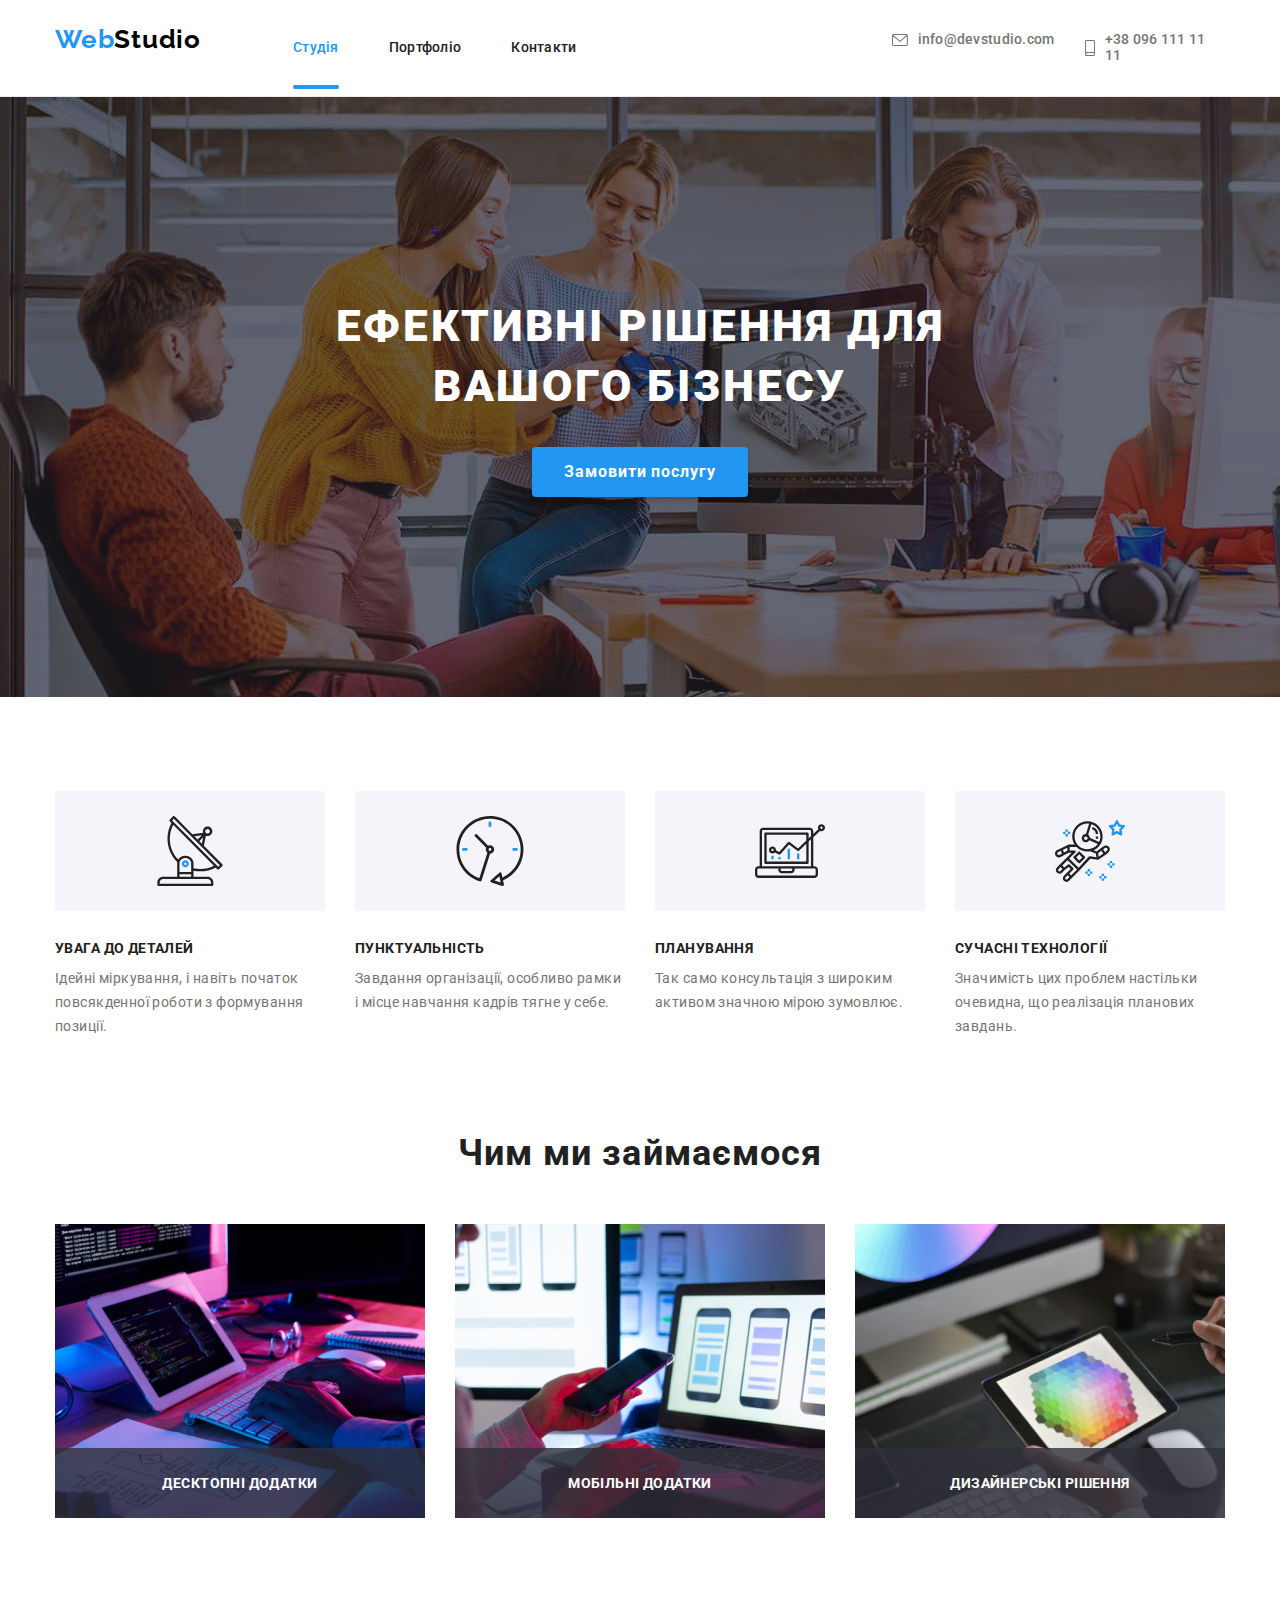
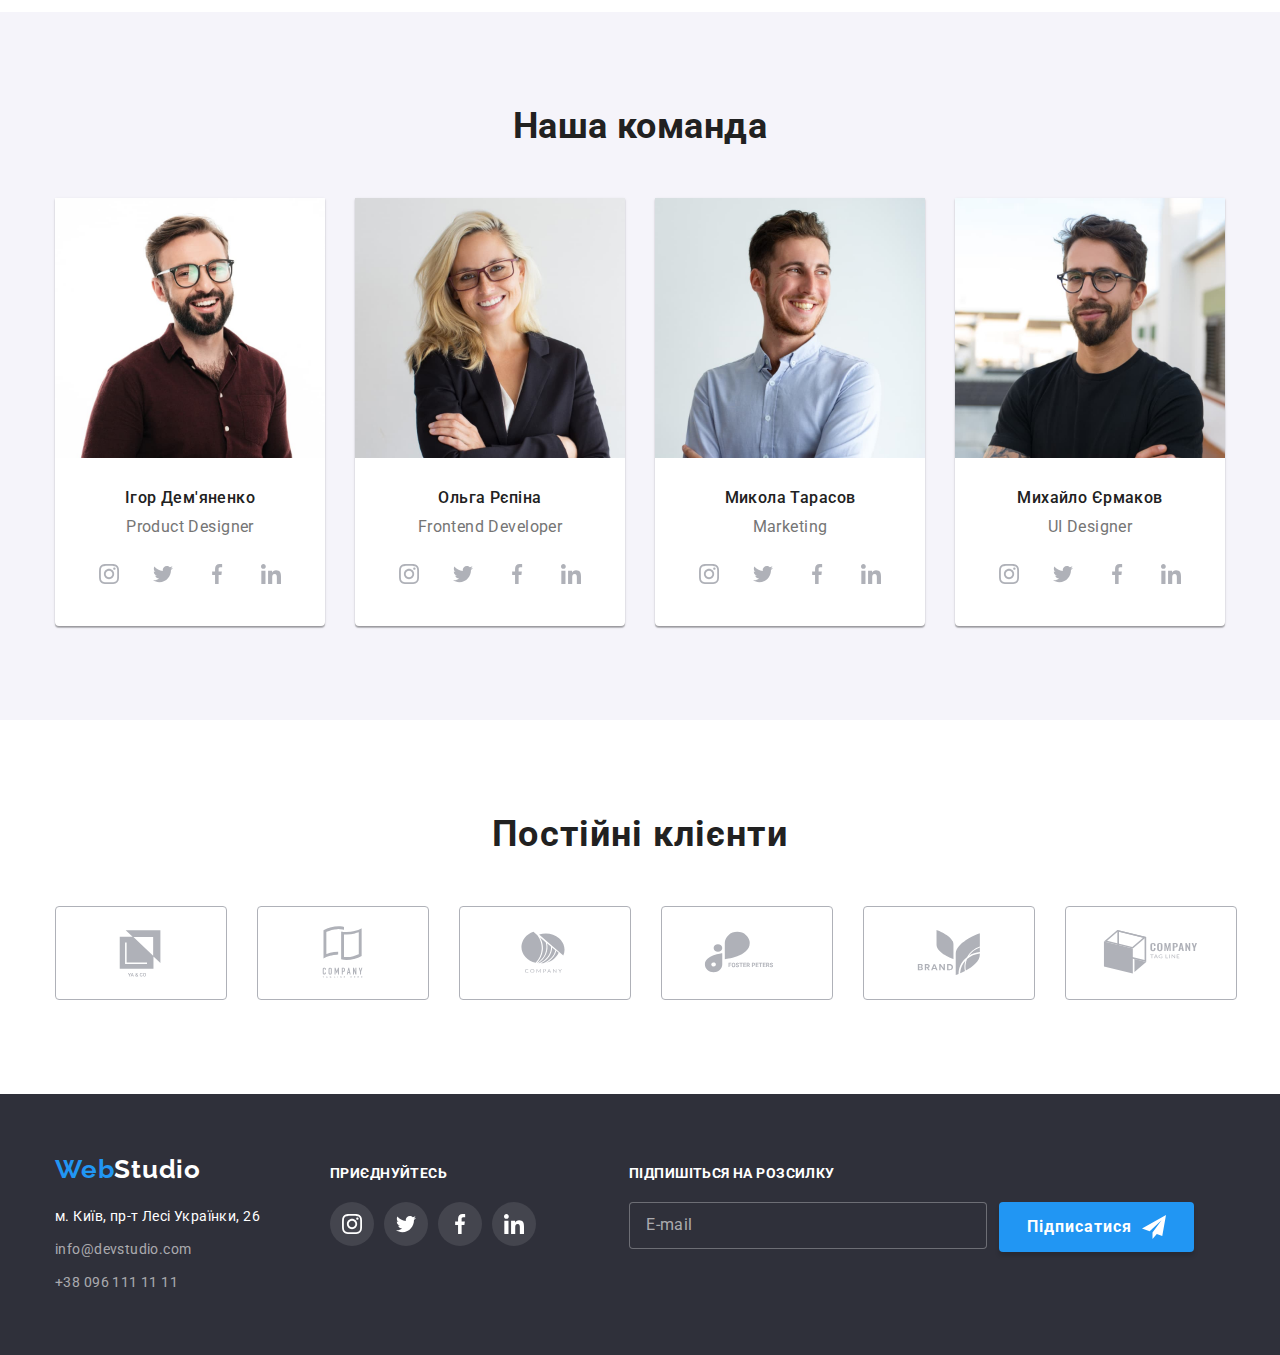
==== commit c5262e58: "tablet version complite" ====
--- a/index.html
+++ b/index.html
@@ -390,60 +390,62 @@
 
 	<footer class="footer">
 		<div class="container footer__container">
-			<div class="footer-contacts">
-				<a class="logo footer__logo" href="./index.html" lang="en">Web<span
-						class="logo__span logo__span--white">Studio</span></a>
-				<address class="address">
-					<ul class="address-list">
-						<li class="address__item">
-							<a class="address__map-link link" href="https://goo.gl/maps/5xT6Rg2jsyuAcH8N7"
-								target="_blank" rel="noopener noreferrer nofollow">
-								м. Київ, пр-т Лесі Українки, 26
+			<div class="footer-wrapper">
+				<div class="footer-contacts">
+					<a class="logo footer__logo" href="./index.html" lang="en">Web<span
+							class="logo__span logo__span--white">Studio</span></a>
+					<address class="address">
+						<ul class="address-list">
+							<li class="address__item">
+								<a class="address__map-link link" href="https://goo.gl/maps/5xT6Rg2jsyuAcH8N7"
+									target="_blank" rel="noopener noreferrer nofollow">
+									м. Київ, пр-т Лесі Українки, 26
+								</a>
+							</li>
+							<li class="address__item">
+								<a class="address__link link" href="mailto:info@devstudio.com" lang="en">
+									info@devstudio.com
+								</a>
+							</li>
+							<li class="address__item">
+								<a class="address__link link" href="tel:+380961111111">+38 096 111 11 11</a>
+							</li>
+						</ul>
+					</address>
+				</div>
+				<div class="footer-social">
+					<p class="footer-social__title">приєднуйтесь</p>
+					<ul class="footer-social__list">
+						<li class="footer-social__item">
+							<a class="footer-social__link" href="#" rel="noopener noreferrer nofollow">
+								<svg class="footer-social__icon" width="20" height="20">
+									<use href="./images/icons.svg#icon-instagram"></use>
+								</svg>
 							</a>
 						</li>
-						<li class="address__item">
-							<a class="address__link link" href="mailto:info@devstudio.com" lang="en">
-								info@devstudio.com
+						<li class="footer-social__item">
+							<a class="footer-social__link" href="#" rel="noopener noreferrer nofollow">
+								<svg class="footer-social__icon" width="20" height="20">
+									<use href="./images/icons.svg#icon-twitter"></use>
+								</svg>
 							</a>
 						</li>
-						<li class="address__item">
-							<a class="address__link link" href="tel:+380961111111">+38 096 111 11 11</a>
+						<li class="footer-social__item">
+							<a class="footer-social__link" href="#" rel="noopener noreferrer nofollow">
+								<svg class="footer-social__icon" width="20" height="20">
+									<use href="./images/icons.svg#icon-facebook"></use>
+								</svg>
+							</a>
+						</li>
+						<li class="footer-social__item">
+							<a class="footer-social__link" href="#" rel="noopener noreferrer nofollow">
+								<svg class="footer-social__icon" width="20" height="20">
+									<use href="./images/icons.svg#icon-linkedin"></use>
+								</svg>
+							</a>
 						</li>
 					</ul>
-				</address>
-			</div>
-			<div class="footer-social">
-				<p class="footer-social__title">приєднуйтесь</p>
-				<ul class="footer-social__list">
-					<li class="footer-social__item">
-						<a class="footer-social__link" href="#" rel="noopener noreferrer nofollow">
-							<svg class="footer-social__icon" width="20" height="20">
-								<use href="./images/icons.svg#icon-instagram"></use>
-							</svg>
-						</a>
-					</li>
-					<li class="footer-social__item">
-						<a class="footer-social__link" href="#" rel="noopener noreferrer nofollow">
-							<svg class="footer-social__icon" width="20" height="20">
-								<use href="./images/icons.svg#icon-twitter"></use>
-							</svg>
-						</a>
-					</li>
-					<li class="footer-social__item">
-						<a class="footer-social__link" href="#" rel="noopener noreferrer nofollow">
-							<svg class="footer-social__icon" width="20" height="20">
-								<use href="./images/icons.svg#icon-facebook"></use>
-							</svg>
-						</a>
-					</li>
-					<li class="footer-social__item">
-						<a class="footer-social__link" href="#" rel="noopener noreferrer nofollow">
-							<svg class="footer-social__icon" width="20" height="20">
-								<use href="./images/icons.svg#icon-linkedin"></use>
-							</svg>
-						</a>
-					</li>
-				</ul>
+				</div>
 			</div>
 			<form class="footer-form" autocomplete="off">
 				<p class="footer-form__title">Підпишіться на розсилку</p>
--- a/css/main.min.css
+++ b/css/main.min.css
@@ -1 +1 @@
-*{padding:0;margin:0;border:0}*,*:before,*:after{-webkit-box-sizing:border-box;box-sizing:border-box}:focus,:active{outline:none}a:focus,a:active{outline:none}nav,footer,header,aside{display:block}html,body{height:100%;width:100%;font-size:100%;line-height:1;font-size:14px;-ms-text-size-adjust:100%;-moz-text-size-adjust:100%;-webkit-text-size-adjust:100%}input,button,textarea{font-family:inherit}input::-ms-clear{display:none}button{cursor:pointer}button::-moz-focus-inner{padding:0;border:0}a,a:visited{text-decoration:none}a:hover{text-decoration:none}ul li{list-style:none}img{vertical-align:top}h1,h2,h3,h4,h5,h6{font-size:inherit;font-weight:400}.visually-hidden{position:absolute;width:1px;height:1px;margin:-1px;border:0;padding:0;white-space:nowrap;-webkit-clip-path:inset(100%);clip-path:inset(100%);clip:rect(0 0 0 0);overflow:hidden}body{font-family:"Roboto",sans-serif;color:#212121}.container{margin-left:auto;margin-right:auto;padding-left:15px;padding-right:15px}@media screen and (min-width: 480px){.container{width:480px}}@media screen and (min-width: 1200px){.container{width:1200px}}.link{-webkit-transition:color 250ms cubic-bezier(0.4, 0, 0.2, 1);transition:color 250ms cubic-bezier(0.4, 0, 0.2, 1)}.link:hover,.link:focus{color:#2196f3}.logo{font-family:"Raleway",sans-serif;font-weight:700;font-size:26px;line-height:1.19;letter-spacing:.03em;color:#2196f3}.logo__span--black{color:#000}.logo__span--white{color:#fff}.header{position:relative;font-weight:500;line-height:1.14;letter-spacing:.02em;background-color:#fff;border-bottom:1px solid #ececec}.menu{display:-webkit-box;display:-ms-flexbox;display:flex;-webkit-box-pack:justify;-ms-flex-pack:justify;justify-content:space-between;-webkit-box-align:center;-ms-flex-align:center;align-items:center}.header__logo{display:inline-block;padding:16px 0}@media screen and (max-width: 767px){.menu__button--is-open .header__logo{opacity:0;pointer-events:none;visibility:hidden}}@media screen and (max-width: 1200px){.header__logo{font-size:24px;line-height:1.1666666667}}@media screen and (min-width: 1200px){.header__logo{margin-right:92px;padding-top:24px;padding-bottom:25px}}.menu__button{display:-webkit-inline-box;display:-ms-inline-flexbox;display:inline-flex;background-color:rgba(0,0,0,0);-webkit-transition:color 250ms cubic-bezier(0.4, 0, 0.2, 1);transition:color 250ms cubic-bezier(0.4, 0, 0.2, 1)}.menu__button:hover,.menu__button:focus{color:#2196f3}.menu__button .icon-cross{display:none;fill:currentColor}.menu__button--is-open .icon-cross{display:block}.menu__button .icon-menu{fill:currentColor}.menu__button--is-open .icon-menu{display:none}@media screen and (min-width: 768px){.menu__button{display:none}}.header__wrapper{background-color:#fff}@media screen and (max-width: 767px){.header__wrapper{position:absolute;top:100%;left:0;width:100%;height:736px;display:none}.menu__button--is-open .header__wrapper{display:block}}@media screen and (min-width: 1200px){.header__wrapper{display:-webkit-box;display:-ms-flexbox;display:flex}}@media screen and (max-width: 767px){.nav{margin-left:40px;margin-bottom:306px}}@media screen and (min-width: 1200px){.nav{margin-right:315px}}@media screen and (min-width: 1200px){.nav__list{display:-webkit-box;display:-ms-flexbox;display:flex;gap:50px}}@media screen and (max-width: 767px){.nav__item:not(:last-child){margin-bottom:32px}}@media screen and (min-width: 1200px){.nav__item{position:relative}}.nav__link{color:#212121}@media screen and (max-width: 767px){.nav__link{font-weight:500;font-size:40px;line-height:1.175;letter-spacing:.02em}}@media screen and (min-width: 1200px){.nav__link{display:block;padding-top:32px;padding-bottom:32px}}.link--current{color:#2196f3}@media screen and (min-width: 1200px){.link--current::after{content:"";position:absolute;bottom:-1px;left:0;width:100%;height:4px;background-color:#2196f3;border-radius:2px}}@media screen and (max-width: 767px){.contacts{display:-webkit-box;display:-ms-flexbox;display:flex;-webkit-box-orient:vertical;-webkit-box-direction:normal;-ms-flex-direction:column;flex-direction:column;gap:32px;margin-left:40px;margin-bottom:64px}}@media screen and (min-width: 1200px){.contacts{display:-webkit-box;display:-ms-flexbox;display:flex;gap:30px}}@media screen and (max-width: 767px){.contacts__item{font-weight:500;letter-spacing:.02em}.contacts__item:not(:last-child){-webkit-box-ordinal-group:2;-ms-flex-order:1;order:1}.contacts__item:first-child{font-size:24px;line-height:1.1666666667}.contacts__item:last-child{font-size:34px;line-height:1.1764705882}}.contacts__link{color:#757575}@media screen and (min-width: 1200px){.contacts__link{display:-webkit-box;display:-ms-flexbox;display:flex;-webkit-box-align:center;-ms-flex-align:center;align-items:center;padding-top:32px;padding-bottom:32px}}.contacts__icon{fill:currentColor}@media screen and (max-width: 767px){.contacts__icon{display:none}}@media screen and (min-width: 1200px){.contacts__icon{margin-right:10px}}.header-social{display:-webkit-box;display:-ms-flexbox;display:flex;margin-left:40px}@media screen and (min-width: 768px){.header-social{display:none}}.header-social__item{display:-webkit-box;display:-ms-flexbox;display:flex;-webkit-box-align:center;-ms-flex-align:center;align-items:center}@media screen and (max-width: 420px){.header-social__item{display:none}}.header-social__item:not(:last-child)::after{content:"";width:22px;height:1px;background-color:rgba(33,33,33,.2);-webkit-transform:rotate(90deg);transform:rotate(90deg)}.header-social__link{font-weight:500;font-size:18px;line-height:1.2222222222;letter-spacing:.02em;color:#2196f3}.header-social__link:not(:last-child){margin-right:10px}.header-social__link:not(:first-child){margin-left:10px}.header-social__link:hover,.header-social__link:focus{text-decoration:underline}.overlay-hero{height:400px;margin-left:auto;margin-right:auto;background:rgba(47,48,58,.4);background-image:-webkit-gradient(linear, left top, right top, from(rgba(47, 48, 58, 0.4)), to(rgba(47, 48, 58, 0.4))),url(../images/hero/overlay.jpg);background-image:linear-gradient(to right, rgba(47, 48, 58, 0.4), rgba(47, 48, 58, 0.4)),url(../images/hero/overlay.jpg);background-color:#2f303a}@media screen and (min-width: 1200px){.overlay-hero{height:600px;max-width:1600px}}.hero{text-align:center;padding:118px 0}@media screen and (min-width: 1200px){.hero{padding:200px 0}}.hero__title{margin-left:auto;margin-right:auto;margin-bottom:30px;font-weight:900;letter-spacing:.06em;font-size:26px;line-height:1.6153846154;text-transform:uppercase;color:#fff}@media screen and (min-width: 1200px){.hero__title{max-width:696px;font-size:44px;line-height:1.36}}.hero__btn{padding:10px 24px;font-weight:700;font-size:16px;line-height:1.875;letter-spacing:.06em;color:#fff;background-color:#2196f3;-webkit-box-shadow:0px 4px 4px rgba(0,0,0,.15);box-shadow:0px 4px 4px rgba(0,0,0,.15);border-radius:4px;-webkit-transition:background-color 250ms cubic-bezier(0.4, 0, 0.2, 1);transition:background-color 250ms cubic-bezier(0.4, 0, 0.2, 1)}@media screen and (min-width: 1200px){.hero__btn{padding:10px 32px}}.hero__btn:hover,.hero__btn:focus{background-color:#188ce8}.benefits{padding:60px 0;background-color:#fff}@media screen and (min-width: 1200px){.benefits{padding-top:94px;padding-bottom:94px}}.benefits__list{letter-spacing:.03em}@media screen and (min-width: 1200px){.benefits__list{display:-webkit-box;display:-ms-flexbox;display:flex;-ms-flex-wrap:wrap;flex-wrap:wrap;gap:30px}}@media screen and (min-width: 1200px){.benefits__item{-ms-flex-preferred-size:calc((100% - 90px)/4);flex-basis:calc((100% - 90px)/4)}}.benefits__thumb{display:-webkit-box;display:-ms-flexbox;display:flex;-webkit-box-pack:center;-ms-flex-pack:center;justify-content:center;margin-bottom:30px;padding:25px 0;max-width:450px;background-color:#f5f4fa;border-radius:4px}@media screen and (min-width: 1200px){.benefits__thumb{padding:25px 100px}}.benefits__name{margin-bottom:10px;font-weight:700;line-height:1.14;text-transform:uppercase;color:#212121}@media screen and (max-width: 767px){.benefits__name{text-align:center}}.benefits__descrpt{line-height:1.71;color:#757575}@media screen and (max-width: 767px){.benefits__descrpt{margin-bottom:30px}}.example{padding-bottom:94px;background-color:#fff}@media screen and (max-width: 1200px){.example{display:none}}.example__title{margin-bottom:50px;font-weight:700;font-size:36px;line-height:1.16;text-align:center;letter-spacing:.03em;color:#212121}.example__list{display:-webkit-box;display:-ms-flexbox;display:flex;gap:30px}.example__item{position:relative}.example__item::before{content:"";position:absolute;bottom:0;left:0;height:70px;width:100%;background-color:rgba(47,48,58,.8)}.example__name{position:absolute;bottom:27px;left:50%;-webkit-transform:translateX(-50%);transform:translateX(-50%);font-weight:700;line-height:16px;letter-spacing:.03em;text-transform:uppercase;color:#fff}.team{padding:60px 0;background-color:#f5f4fa;letter-spacing:.03em}@media screen and (min-width: 1200px){.team{padding:94px 0}}.team__title{margin-bottom:30px;font-size:28px;line-height:1.1785714286;font-weight:700;text-align:center;color:#212121}@media screen and (min-width: 1200px){.team__title{margin-bottom:50px;font-size:36px;line-height:1.16}}@media screen and (min-width: 1200px){.team__list{display:-webkit-box;display:-ms-flexbox;display:flex;gap:30px}}.team__item{font-size:16px;line-height:1.1875;background-color:#fff;text-align:center;-webkit-box-shadow:0px 1px 3px rgba(0,0,0,.12),0px 1px 1px rgba(0,0,0,.14),0px 2px 1px rgba(0,0,0,.2);box-shadow:0px 1px 3px rgba(0,0,0,.12),0px 1px 1px rgba(0,0,0,.14),0px 2px 1px rgba(0,0,0,.2);border-radius:0px 0px 4px 4px}@media screen and (max-width: 767px){.team__item{margin-bottom:30px}}.member__info{padding:30px 0 24px}@media screen and (min-width: 1200px){.member__info{padding:30px 32px}}.member__name{margin-bottom:10px;font-weight:500;color:#212121}.member__position{margin-bottom:16px;color:#757575}.social{display:-webkit-box;display:-ms-flexbox;display:flex;-webkit-box-pack:center;-ms-flex-pack:center;justify-content:center;gap:10px}.social__link{display:-webkit-box;display:-ms-flexbox;display:flex;-webkit-box-align:center;-ms-flex-align:center;align-items:center;padding:12px;border-radius:50%;color:#afb1b8;-webkit-transition:color 250ms cubic-bezier(0.4, 0, 0.2, 1),background-color 250ms cubic-bezier(0.4, 0, 0.2, 1);transition:color 250ms cubic-bezier(0.4, 0, 0.2, 1),background-color 250ms cubic-bezier(0.4, 0, 0.2, 1)}.social__link:hover,.social__link:focus{color:#fff;background-color:#2196f3}.social__icon{fill:currentColor}.clients{padding:60px 0}@media screen and (min-width: 1200px){.clients{padding:94px 0}}.clients__title{margin-bottom:30px;font-size:28px;line-height:1.1785714286;font-weight:700;text-align:center;letter-spacing:.03em;color:#212121}@media screen and (min-width: 1200px){.clients__title{margin-bottom:50px;font-size:36px;line-height:1.16}}.clients__list{display:-webkit-box;display:-ms-flexbox;display:flex;gap:30px}@media screen and (max-width: 1200px){.clients__list{-ms-flex-wrap:wrap;flex-wrap:wrap}}.clients__item{width:calc((100% - 30px)/2)}@media screen and (min-width: 1200px){.clients__item{width:calc((100% - 150px)/6)}}.clients__link{display:-webkit-inline-box;display:-ms-inline-flexbox;display:inline-flex;padding:16px 0;width:100%;-webkit-box-pack:center;-ms-flex-pack:center;justify-content:center;color:#afb1b8;border:1px solid #afb1b8;border-radius:4px;-webkit-transition:color 250ms cubic-bezier(0.4, 0, 0.2, 1),border-color 250ms cubic-bezier(0.4, 0, 0.2, 1);transition:color 250ms cubic-bezier(0.4, 0, 0.2, 1),border-color 250ms cubic-bezier(0.4, 0, 0.2, 1)}@media screen and (min-width: 1200px){.clients__link{padding:16px 32px}}.clients__link:hover,.clients__link:focus{color:#2196f3;border-color:#2196f3}.clients__logo{fill:currentColor}.footer{padding-top:60px;padding-bottom:60px;background-color:#2f303a}@media screen and (max-width: 767px){.footer__container{text-align:center}}@media screen and (min-width: 1200px){.footer__container{display:-webkit-box;display:-ms-flexbox;display:flex;-webkit-box-align:baseline;-ms-flex-align:baseline;align-items:baseline}}@media screen and (min-width: 1200px){.footer-contacts{margin-right:70px}}.footer__logo{display:inline-block;margin-bottom:20px}@media screen and (max-width: 1200px){.footer__logo{font-size:24px;line-height:1.1666666667}}.address{font-style:normal}@media screen and (max-width: 767px){.address{margin-bottom:60px}}.address-list{line-height:1.71;letter-spacing:.03em}.address__item:not(:last-child){margin-bottom:8px}@media screen and (min-width: 1200px){.address__item:not(:last-child){margin-bottom:9px}}.address__map-link{color:#fff}.address__link{color:rgba(255,255,255,.6)}@media screen and (max-width: 767px){.footer-social{width:206px;margin:0 auto;margin-bottom:60px}}.footer-social__title{margin-bottom:20px;font-weight:700;line-height:1.14;letter-spacing:.03em;text-transform:uppercase;color:#fff}.footer-social__list{display:-webkit-box;display:-ms-flexbox;display:flex;gap:10px}.footer-social__item{-ms-flex-preferred-size:calc((100% - 30px)/4);flex-basis:calc((100% - 30px)/4)}.footer-social__link{display:-webkit-inline-box;display:-ms-inline-flexbox;display:inline-flex;-webkit-box-align:center;-ms-flex-align:center;align-items:center;padding:12px;color:#fff;background-color:rgba(255,255,255,.1);border-radius:50%;-webkit-transition:background-color 250ms cubic-bezier(0.4, 0, 0.2, 1);transition:background-color 250ms cubic-bezier(0.4, 0, 0.2, 1)}.footer-social__link:hover,.footer-social__link:focus{background-color:#2196f3}.footer-social__icon{fill:currentColor}@media screen and (min-width: 1200px){.footer-form{margin-left:93px}}.footer-form__title{margin-bottom:20px;font-weight:700;line-height:1.14;letter-spacing:.03em;text-transform:uppercase;color:#fff}@media screen and (min-width: 1200px){.form-wrapper{display:-webkit-box;display:-ms-flexbox;display:flex}}.footer-form__input{width:100%;margin-bottom:20px;padding-top:15px;padding-bottom:15px;padding-left:16px;color:#fff;background-color:#2f303a;border:1px solid rgba(255,255,255,.3);border-radius:4px}@media screen and (min-width: 1200px){.footer-form__input{width:358px;margin-right:12px}}.footer-form__input::-webkit-input-placeholder{font-size:16px;line-height:1.25;letter-spacing:.03em;color:rgba(255,255,255,.6)}.footer-form__input::-moz-placeholder{font-size:16px;line-height:1.25;letter-spacing:.03em;color:rgba(255,255,255,.6)}.footer-form__input:-ms-input-placeholder{font-size:16px;line-height:1.25;letter-spacing:.03em;color:rgba(255,255,255,.6)}.footer-form__input::-ms-input-placeholder{font-size:16px;line-height:1.25;letter-spacing:.03em;color:rgba(255,255,255,.6)}.footer-form__input::placeholder{font-size:16px;line-height:1.25;letter-spacing:.03em;color:rgba(255,255,255,.6)}.footer-form__btn{display:-webkit-box;display:-ms-flexbox;display:flex;-webkit-box-align:center;-ms-flex-align:center;align-items:center;padding:10px 28px;height:50px;color:#fff;background-color:#2196f3;-webkit-box-shadow:0px 4px 4px rgba(0,0,0,.15);box-shadow:0px 4px 4px rgba(0,0,0,.15);border-radius:4px;-webkit-transition:background-color 250ms cubic-bezier(0.4, 0, 0.2, 1);transition:background-color 250ms cubic-bezier(0.4, 0, 0.2, 1)}@media screen and (max-width: 1200px){.footer-form__btn{margin-right:auto;margin-left:auto}}@media screen and (max-width: 767px){.footer-form__btn{padding-left:31px}}.footer-form__btn:hover,.footer-form__btn:focus{background-color:#188ce8}.footer-form__span{margin-right:12px;font-weight:700;font-size:16px;line-height:1.875;letter-spacing:.06em}@media screen and (min-width: 1200px){.footer-form__span{margin-right:10px}}.footer-form__icon{fill:currentColor}.backdrop{position:fixed;top:0;left:0;width:100%;height:100%;overflow-y:scroll;background-color:rgba(0,0,0,.2);opacity:1;-webkit-transition:opacity 250ms cubic-bezier(0.4, 0, 0.2, 1),visibility 250ms cubic-bezier(0.4, 0, 0.2, 1);transition:opacity 250ms cubic-bezier(0.4, 0, 0.2, 1),visibility 250ms cubic-bezier(0.4, 0, 0.2, 1)}@media screen and (max-width: 767px){.backdrop{padding:93px 15px}}.backdrop.backdrop--is-hidden{opacity:0;pointer-events:none;visibility:hidden}.modal{position:relative;padding:40px;background-color:#fff;-webkit-box-shadow:0px 1px 3px rgba(0,0,0,.12),0px 1px 1px rgba(0,0,0,.14),0px 2px 1px rgba(0,0,0,.2);box-shadow:0px 1px 3px rgba(0,0,0,.12),0px 1px 1px rgba(0,0,0,.14),0px 2px 1px rgba(0,0,0,.2);border-radius:4px}@media screen and (min-width: 768px){.modal{position:absolute;top:50%;left:50%}}@media screen and (min-width: 1200px){.modal{min-height:581px;min-width:528px;-webkit-transform:translate(-50%, -50%) scale(1);transform:translate(-50%, -50%) scale(1);-webkit-transition:-webkit-transform 250ms cubic-bezier(0.4, 0, 0.2, 1);transition:-webkit-transform 250ms cubic-bezier(0.4, 0, 0.2, 1);transition:transform 250ms cubic-bezier(0.4, 0, 0.2, 1);transition:transform 250ms cubic-bezier(0.4, 0, 0.2, 1), -webkit-transform 250ms cubic-bezier(0.4, 0, 0.2, 1)}.backdrop.backdrop--is-hidden .modal{-webkit-transform:translate(-50%, -50%) scale(0.9);transform:translate(-50%, -50%) scale(0.9)}}.modal__close-btn{position:absolute;top:8px;right:8px;display:-webkit-box;display:-ms-flexbox;display:flex;-webkit-box-align:center;-ms-flex-align:center;align-items:center;padding:6px;border:1px solid rgba(0,0,0,.1);border-radius:50%;color:#000;background-color:#fff;-webkit-transition:color 250ms cubic-bezier(0.4, 0, 0.2, 1);transition:color 250ms cubic-bezier(0.4, 0, 0.2, 1)}.modal__close-btn:hover,.modal__close-btn:focus{color:#2196f3}.modal__close{fill:currentColor}.modal__title{margin-bottom:12px;text-align:center;font-weight:700;font-size:20px;line-height:1.15;letter-spacing:.03em;color:#212121}.form__label{display:block;margin-bottom:4px;font-size:12px;line-height:1.16;letter-spacing:.01em;color:#757575}.input-wrapper{position:relative}.form__input{display:block;width:100%;padding-top:11px;padding-bottom:11px;padding-left:42px;margin-bottom:10px;border:1px solid rgba(33,33,33,.2);border-radius:4px}.form__input:hover,.form__input:focus{border-color:#2196f3}.form__icon{pointer-events:none;position:absolute;top:50%;left:12px;-webkit-transform:translateY(-50%);transform:translateY(-50%);-webkit-transition:fill 250ms cubic-bezier(0.4, 0, 0.2, 1);transition:fill 250ms cubic-bezier(0.4, 0, 0.2, 1)}.input-wrapper:focus-within .form__icon,.form__input:hover+.form__icon{fill:#2196f3}.form__comment-field{display:block;margin-bottom:20px}.form__textarea{resize:none;display:block;width:100%;height:120px;padding:12px 16px;border:1px solid rgba(33,33,33,.2);border-radius:4px}.form__textarea:hover,.form__textarea:focus{border-color:#2196f3}.form__policy-field{display:-webkit-box;display:-ms-flexbox;display:flex;-webkit-box-align:center;-ms-flex-align:center;align-items:center;margin-bottom:30px;cursor:pointer}.form__checkbox{-webkit-appearance:none;-moz-appearance:none;appearance:none}.form__checkbox-icon{display:inline-block;margin-right:8px;border:2px solid #212121;border-radius:2px}.form__checkbox:checked+.form__checkbox-icon{border:none;background-color:#2196f3}.form__policy{line-height:1.71;letter-spacing:.03em;color:#757575}@media screen and (max-width: 1200px){.form__policy-text{font-size:12px;line-height:1.1666666667}}.form__policy-link{text-decoration:underline;color:#2196f3}.form__submit{display:block;padding:10px 52px;margin-left:auto;margin-right:auto;font-weight:700;font-size:16px;line-height:1.875;letter-spacing:.06em;color:#fff;background-color:#2196f3;-webkit-box-shadow:0px 4px 4px rgba(0,0,0,.15);box-shadow:0px 4px 4px rgba(0,0,0,.15);border-radius:4px;-webkit-transition:background-color 250ms cubic-bezier(0.4, 0, 0.2, 1);transition:background-color 250ms cubic-bezier(0.4, 0, 0.2, 1)}.form__submit:hover,.form__submit:focus{background-color:#188ce8}.portfolio{padding-top:94px;padding-bottom:94px;background-color:#fff}.filter{display:-webkit-box;display:-ms-flexbox;display:flex;-webkit-box-pack:center;-ms-flex-pack:center;justify-content:center;gap:8px;margin-bottom:50px}.filter__button{padding:6px 22px;font-weight:500;font-size:16px;line-height:1.625;text-align:center;letter-spacing:.03em;color:#212121;background-color:#f5f4fa;border-radius:4px;-webkit-transition:color 250ms cubic-bezier(0.4, 0, 0.2, 1),background-color 250ms cubic-bezier(0.4, 0, 0.2, 1),-webkit-box-shadow 250ms cubic-bezier(0.4, 0, 0.2, 1);transition:color 250ms cubic-bezier(0.4, 0, 0.2, 1),background-color 250ms cubic-bezier(0.4, 0, 0.2, 1),-webkit-box-shadow 250ms cubic-bezier(0.4, 0, 0.2, 1);transition:color 250ms cubic-bezier(0.4, 0, 0.2, 1),background-color 250ms cubic-bezier(0.4, 0, 0.2, 1),box-shadow 250ms cubic-bezier(0.4, 0, 0.2, 1);transition:color 250ms cubic-bezier(0.4, 0, 0.2, 1),background-color 250ms cubic-bezier(0.4, 0, 0.2, 1),box-shadow 250ms cubic-bezier(0.4, 0, 0.2, 1),-webkit-box-shadow 250ms cubic-bezier(0.4, 0, 0.2, 1)}.filter__button:hover,.filter__button:focus{color:#fff;background-color:#2196f3;-webkit-box-shadow:0px 3px 1px rgba(0,0,0,.1),0px 1px 2px rgba(0,0,0,.08),0px 2px 2px rgba(0,0,0,.12);box-shadow:0px 3px 1px rgba(0,0,0,.1),0px 1px 2px rgba(0,0,0,.08),0px 2px 2px rgba(0,0,0,.12)}.cards{display:-webkit-box;display:-ms-flexbox;display:flex;-ms-flex-wrap:wrap;flex-wrap:wrap;gap:30px}.cards__link{display:block;-webkit-transition:-webkit-box-shadow 250ms cubic-bezier(0.4, 0, 0.2, 1);transition:-webkit-box-shadow 250ms cubic-bezier(0.4, 0, 0.2, 1);transition:box-shadow 250ms cubic-bezier(0.4, 0, 0.2, 1);transition:box-shadow 250ms cubic-bezier(0.4, 0, 0.2, 1), -webkit-box-shadow 250ms cubic-bezier(0.4, 0, 0.2, 1)}.cards__link:hover,.cards__link:focus{-webkit-box-shadow:0px 1px 1px rgba(0,0,0,.12),0px 4px 4px rgba(0,0,0,.06),1px 4px 6px rgba(0,0,0,.16);box-shadow:0px 1px 1px rgba(0,0,0,.12),0px 4px 4px rgba(0,0,0,.06),1px 4px 6px rgba(0,0,0,.16)}.cards-thumb{position:relative;overflow:hidden}.cards-overlay{position:absolute;top:0;left:0;width:100%;height:100%;background-color:rgba(33,150,243,.9);-webkit-transform:translateY(100%);transform:translateY(100%);-webkit-transition:-webkit-transform 250ms cubic-bezier(0.4, 0, 0.2, 1);transition:-webkit-transform 250ms cubic-bezier(0.4, 0, 0.2, 1);transition:transform 250ms cubic-bezier(0.4, 0, 0.2, 1);transition:transform 250ms cubic-bezier(0.4, 0, 0.2, 1), -webkit-transform 250ms cubic-bezier(0.4, 0, 0.2, 1)}.cards__link:hover .cards-overlay,.cards__link:focus .cards-overlay{-webkit-transform:translateY(0px);transform:translateY(0px)}.cards-overlay__text{position:absolute;top:50%;left:50%;-webkit-transform:translate(-50%, -50%);transform:translate(-50%, -50%);width:100%;padding:0 24px;font-size:18px;line-height:1.55;letter-spacing:.03em;color:#fff}.cards-wrapper{padding:20px 24px;border-bottom:1px solid #eee;border-right:1px solid #eee;border-left:1px solid #eee}.cards__name{font-weight:700;font-size:18px;line-height:2;letter-spacing:.06em;color:#212121}.cards__descrpt{font-size:16px;line-height:1.875;letter-spacing:.03em;color:#757575}/*# sourceMappingURL=main.min.css.map */+*{padding:0;margin:0;border:0}*,*:before,*:after{-webkit-box-sizing:border-box;box-sizing:border-box}:focus,:active{outline:none}a:focus,a:active{outline:none}nav,footer,header,aside{display:block}html,body{height:100%;width:100%;font-size:100%;line-height:1;font-size:14px;-ms-text-size-adjust:100%;-moz-text-size-adjust:100%;-webkit-text-size-adjust:100%}input,button,textarea{font-family:inherit}input::-ms-clear{display:none}button{cursor:pointer}button::-moz-focus-inner{padding:0;border:0}a,a:visited{text-decoration:none}a:hover{text-decoration:none}ul li{list-style:none}img{vertical-align:top}h1,h2,h3,h4,h5,h6{font-size:inherit;font-weight:400}.visually-hidden{position:absolute;width:1px;height:1px;margin:-1px;border:0;padding:0;white-space:nowrap;-webkit-clip-path:inset(100%);clip-path:inset(100%);clip:rect(0 0 0 0);overflow:hidden}body{font-family:"Roboto",sans-serif;color:#212121}.container{margin-left:auto;margin-right:auto;padding-left:15px;padding-right:15px}@media screen and (min-width: 480px){.container{width:480px}}@media screen and (min-width: 768px){.container{width:768px}}@media screen and (min-width: 1200px){.container{width:1200px}}.link{-webkit-transition:color 250ms cubic-bezier(0.4, 0, 0.2, 1);transition:color 250ms cubic-bezier(0.4, 0, 0.2, 1)}.link:hover,.link:focus{color:#2196f3}.logo{font-family:"Raleway",sans-serif;font-weight:700;font-size:26px;line-height:1.19;letter-spacing:.03em;color:#2196f3}.logo__span--black{color:#000}.logo__span--white{color:#fff}.header{font-weight:500;line-height:1.14;letter-spacing:.02em;background-color:#fff;border-bottom:1px solid #ececec}@media screen and (max-width: 767px){.header{position:relative}}.menu{display:-webkit-box;display:-ms-flexbox;display:flex}@media screen and (max-width: 767px){.menu{-webkit-box-pack:justify;-ms-flex-pack:justify;justify-content:space-between;-webkit-box-align:center;-ms-flex-align:center;align-items:center}}.header__logo{display:inline-block;padding:16px 0}@media screen and (max-width: 767px){.menu__button--is-open .header__logo{opacity:0;pointer-events:none;visibility:hidden}}@media screen and (max-width: 1199px){.header__logo{font-size:24px;line-height:1.1666666667}}@media screen and (min-width: 768px){.header__logo{margin-right:87px;padding:26px 0}}@media screen and (min-width: 1200px){.header__logo{margin-right:92px;padding-top:24px;padding-bottom:25px}}.menu__button{display:-webkit-inline-box;display:-ms-inline-flexbox;display:inline-flex;background-color:rgba(0,0,0,0);-webkit-transition:color 250ms cubic-bezier(0.4, 0, 0.2, 1);transition:color 250ms cubic-bezier(0.4, 0, 0.2, 1)}.menu__button:hover,.menu__button:focus{color:#2196f3}.menu__button .icon-cross{display:none;fill:currentColor}.menu__button--is-open .icon-cross{display:block}.menu__button .icon-menu{fill:currentColor}.menu__button--is-open .icon-menu{display:none}@media screen and (min-width: 768px){.menu__button{display:none}}.header__wrapper{background-color:#fff}@media screen and (max-width: 767px){.header__wrapper{position:absolute;top:100%;left:0;width:100%;height:796px;display:none}.menu__button--is-open .header__wrapper{display:block}}@media screen and (min-width: 768px){.header__wrapper{display:-webkit-box;display:-ms-flexbox;display:flex;-webkit-box-align:center;-ms-flex-align:center;align-items:center}}@media screen and (max-width: 767px){.nav{margin-left:40px;margin-bottom:306px}}@media screen and (min-width: 768px){.nav{margin-right:96px}}@media screen and (min-width: 1200px){.nav{margin-right:315px}}@media screen and (min-width: 768px){.nav__list{display:-webkit-box;display:-ms-flexbox;display:flex;gap:50px}}@media screen and (max-width: 767px){.nav__item:not(:last-child){margin-bottom:32px}}@media screen and (min-width: 768px){.nav__item{position:relative}}.nav__link{color:#212121}@media screen and (max-width: 767px){.nav__link{font-weight:500;font-size:40px;line-height:1.175;letter-spacing:.02em}}@media screen and (min-width: 768px){.nav__link{display:block;padding-top:32px;padding-bottom:32px}}.link--current{color:#2196f3}@media screen and (min-width: 768px){.link--current::after{content:"";position:absolute;bottom:-1px;left:0;width:100%;height:4px;background-color:#2196f3;border-radius:2px}}@media screen and (max-width: 767px){.contacts{display:-webkit-box;display:-ms-flexbox;display:flex;-webkit-box-orient:vertical;-webkit-box-direction:normal;-ms-flex-direction:column;flex-direction:column;gap:32px;margin-left:40px;margin-bottom:64px}}@media screen and (min-width: 1200px){.contacts{display:-webkit-box;display:-ms-flexbox;display:flex;gap:30px}}@media screen and (max-width: 767px){.contacts__item{font-weight:500;letter-spacing:.02em}.contacts__item:not(:last-child){-webkit-box-ordinal-group:2;-ms-flex-order:1;order:1}.contacts__item:first-child{font-size:24px;line-height:1.1666666667}.contacts__item:last-child{font-size:34px;line-height:1.1764705882}}@media screen and (max-width: 1199px){.contacts__item{font-size:12px;line-height:1.1666666667}.contacts__item:not(:last-child){margin-bottom:10px}}.contacts__link{display:block;color:#757575}@media screen and (min-width: 1200px){.contacts__link{display:-webkit-box;display:-ms-flexbox;display:flex;-webkit-box-align:center;-ms-flex-align:center;align-items:center;padding-top:32px;padding-bottom:32px}}.contacts__icon{margin-right:8px;fill:currentColor}@media screen and (max-width: 767px){.contacts__icon{display:none}}@media screen and (min-width: 1200px){.contacts__icon{margin-right:10px}}.header-social{display:-webkit-box;display:-ms-flexbox;display:flex;-ms-flex-wrap:wrap;flex-wrap:wrap;margin-left:40px}@media screen and (min-width: 768px){.header-social{display:none}}.header-social__item{display:-webkit-box;display:-ms-flexbox;display:flex;-webkit-box-align:center;-ms-flex-align:center;align-items:center}.header-social__item:not(:last-child)::after{content:"";width:22px;height:1px;background-color:rgba(33,33,33,.2);-webkit-transform:rotate(90deg);transform:rotate(90deg)}.header-social__link{font-weight:500;font-size:18px;line-height:1.2222222222;letter-spacing:.02em;color:#2196f3}.header-social__link:not(:last-child){margin-right:10px}.header-social__link:not(:first-child){margin-left:10px}.header-social__link:hover,.header-social__link:focus{text-decoration:underline}.overlay-hero{height:400px;margin-left:auto;margin-right:auto;background:rgba(47,48,58,.4);background-image:-webkit-gradient(linear, left top, right top, from(rgba(47, 48, 58, 0.4)), to(rgba(47, 48, 58, 0.4))),url(../images/hero/overlay.jpg);background-image:linear-gradient(to right, rgba(47, 48, 58, 0.4), rgba(47, 48, 58, 0.4)),url(../images/hero/overlay.jpg);background-color:#2f303a}@media screen and (min-width: 1200px){.overlay-hero{height:600px;max-width:1600px}}.hero{text-align:center;padding:118px 0}@media screen and (min-width: 1200px){.hero{padding:200px 0}}.hero__title{margin-left:auto;margin-right:auto;margin-bottom:30px;font-weight:900;letter-spacing:.06em;font-size:26px;line-height:1.6153846154;text-transform:uppercase;color:#fff}@media screen and (max-width: 767px){.hero__title{padding:0 15px}}@media screen and (min-width: 768px){.hero__title{max-width:360px}}@media screen and (min-width: 1200px){.hero__title{max-width:696px;font-size:44px;line-height:1.36}}.hero__btn{padding:10px 24px;font-weight:700;font-size:16px;line-height:1.875;letter-spacing:.06em;color:#fff;background-color:#2196f3;-webkit-box-shadow:0px 4px 4px rgba(0,0,0,.15);box-shadow:0px 4px 4px rgba(0,0,0,.15);border-radius:4px;-webkit-transition:background-color 250ms cubic-bezier(0.4, 0, 0.2, 1);transition:background-color 250ms cubic-bezier(0.4, 0, 0.2, 1)}@media screen and (min-width: 1200px){.hero__btn{padding:10px 32px}}.hero__btn:hover,.hero__btn:focus{background-color:#188ce8}.benefits{padding:60px 0;background-color:#fff}@media screen and (min-width: 1200px){.benefits{padding-top:94px;padding-bottom:94px}}.benefits__list{letter-spacing:.03em}@media screen and (min-width: 768px){.benefits__list{display:-webkit-box;display:-ms-flexbox;display:flex;-ms-flex-wrap:wrap;flex-wrap:wrap;row-gap:57px;-webkit-column-gap:30px;-moz-column-gap:30px;column-gap:30px}}@media screen and (min-width: 1200px){.benefits__list{gap:30px}}@media screen and (min-width: 768px){.benefits__item{-ms-flex-preferred-size:calc((100% - 30px)/2);flex-basis:calc((100% - 30px)/2)}}@media screen and (min-width: 1200px){.benefits__item{-ms-flex-preferred-size:calc((100% - 90px)/4);flex-basis:calc((100% - 90px)/4)}}.benefits__thumb{display:-webkit-box;display:-ms-flexbox;display:flex;-webkit-box-pack:center;-ms-flex-pack:center;justify-content:center;margin-bottom:30px;padding:25px 0;max-width:450px;background-color:#f5f4fa;border-radius:4px}@media screen and (min-width: 1200px){.benefits__thumb{padding:25px 100px}}.benefits__name{margin-bottom:10px;font-weight:700;line-height:1.14;text-transform:uppercase;color:#212121}@media screen and (max-width: 767px){.benefits__name{text-align:center}}.benefits__descrpt{line-height:1.71;color:#757575}@media screen and (max-width: 767px){.benefits__descrpt{margin-bottom:30px}}.example{padding-bottom:94px;background-color:#fff}@media screen and (max-width: 1200px){.example{display:none}}.example__title{margin-bottom:50px;font-weight:700;font-size:36px;line-height:1.16;text-align:center;letter-spacing:.03em;color:#212121}.example__list{display:-webkit-box;display:-ms-flexbox;display:flex;gap:30px}.example__item{position:relative}.example__item::before{content:"";position:absolute;bottom:0;left:0;height:70px;width:100%;background-color:rgba(47,48,58,.8)}.example__name{position:absolute;bottom:27px;left:50%;-webkit-transform:translateX(-50%);transform:translateX(-50%);font-weight:700;line-height:16px;letter-spacing:.03em;text-transform:uppercase;color:#fff}.team{padding:60px 0;background-color:#f5f4fa;letter-spacing:.03em}@media screen and (min-width: 1200px){.team{padding:94px 0}}.team__title{margin-bottom:30px;font-size:28px;line-height:1.1785714286;font-weight:700;text-align:center;color:#212121}@media screen and (min-width: 1200px){.team__title{margin-bottom:50px;font-size:36px;line-height:1.16}}@media screen and (min-width: 768px){.team__list{display:-webkit-box;display:-ms-flexbox;display:flex;-ms-flex-wrap:wrap;flex-wrap:wrap;gap:30px}}.team__item{font-size:16px;line-height:1.1875;background-color:#fff;text-align:center;-webkit-box-shadow:0px 1px 3px rgba(0,0,0,.12),0px 1px 1px rgba(0,0,0,.14),0px 2px 1px rgba(0,0,0,.2);box-shadow:0px 1px 3px rgba(0,0,0,.12),0px 1px 1px rgba(0,0,0,.14),0px 2px 1px rgba(0,0,0,.2);border-radius:0px 0px 4px 4px}@media screen and (max-width: 1199px){.team__item{-ms-flex-preferred-size:calc((100% - 30px)/2);flex-basis:calc((100% - 30px)/2)}}@media screen and (max-width: 767px){.team__item{margin-bottom:30px}}.member__info{padding:30px 0 24px}@media screen and (min-width: 1200px){.member__info{padding:30px 32px}}.member__name{margin-bottom:10px;font-weight:500;color:#212121}.member__position{margin-bottom:16px;color:#757575}.social{display:-webkit-box;display:-ms-flexbox;display:flex;-webkit-box-pack:center;-ms-flex-pack:center;justify-content:center;gap:10px}.social__link{display:-webkit-box;display:-ms-flexbox;display:flex;-webkit-box-align:center;-ms-flex-align:center;align-items:center;padding:12px;border-radius:50%;color:#afb1b8;-webkit-transition:color 250ms cubic-bezier(0.4, 0, 0.2, 1),background-color 250ms cubic-bezier(0.4, 0, 0.2, 1);transition:color 250ms cubic-bezier(0.4, 0, 0.2, 1),background-color 250ms cubic-bezier(0.4, 0, 0.2, 1)}.social__link:hover,.social__link:focus{color:#fff;background-color:#2196f3}.social__icon{fill:currentColor}.clients{padding:60px 0}@media screen and (min-width: 1200px){.clients{padding:94px 0}}.clients__title{margin-bottom:30px;font-size:28px;line-height:1.1785714286;font-weight:700;text-align:center;letter-spacing:.03em;color:#212121}@media screen and (min-width: 1200px){.clients__title{margin-bottom:50px;font-size:36px;line-height:1.16}}.clients__list{display:-webkit-box;display:-ms-flexbox;display:flex;gap:30px}@media screen and (max-width: 1200px){.clients__list{-ms-flex-wrap:wrap;flex-wrap:wrap}}.clients__item{width:calc((100% - 30px)/2)}@media screen and (min-width: 768px){.clients__item{width:calc((100% - 60px)/3)}}.clients__link{display:-webkit-inline-box;display:-ms-inline-flexbox;display:inline-flex;padding:16px 0;width:100%;-webkit-box-pack:center;-ms-flex-pack:center;justify-content:center;color:#afb1b8;border:1px solid #afb1b8;border-radius:4px;-webkit-transition:color 250ms cubic-bezier(0.4, 0, 0.2, 1),border-color 250ms cubic-bezier(0.4, 0, 0.2, 1);transition:color 250ms cubic-bezier(0.4, 0, 0.2, 1),border-color 250ms cubic-bezier(0.4, 0, 0.2, 1)}@media screen and (min-width: 1200px){.clients__link{padding:16px 32px}}.clients__link:hover,.clients__link:focus{color:#2196f3;border-color:#2196f3}.clients__logo{fill:currentColor}.footer{padding-top:60px;padding-bottom:60px;background-color:#2f303a}@media screen and (max-width: 767px){.footer__container{text-align:center}}@media screen and (max-width: 1199px){.footer__container{padding-left:76px;padding-right:89px}}@media screen and (min-width: 1200px){.footer__container{display:-webkit-box;display:-ms-flexbox;display:flex;-webkit-box-align:baseline;-ms-flex-align:baseline;align-items:baseline}}@media screen and (min-width: 768px)and (max-width: 1199px){.footer-wrapper{display:-webkit-box;display:-ms-flexbox;display:flex;-webkit-box-pack:justify;-ms-flex-pack:justify;justify-content:space-between;margin-bottom:60px;text-align:center}}@media screen and (min-width: 1200px){.footer-wrapper{display:-webkit-box;display:-ms-flexbox;display:flex;-webkit-box-align:baseline;-ms-flex-align:baseline;align-items:baseline}}@media screen and (min-width: 768px){.footer-contacts{margin-right:70px}}@media screen and (min-width: 1200px){.footer-contacts{margin-right:70px}}.footer__logo{display:inline-block;margin-bottom:20px}@media screen and (max-width: 1199px){.footer__logo{font-size:24px;line-height:1.1666666667}}.address{font-style:normal}@media screen and (max-width: 767px){.address{margin-bottom:60px}}.address-list{line-height:1.71;letter-spacing:.03em}.address__item:not(:last-child){margin-bottom:8px}@media screen and (min-width: 1200px){.address__item:not(:last-child){margin-bottom:9px}}.address__map-link{color:#fff}.address__link{color:rgba(255,255,255,.6)}@media screen and (max-width: 767px){.footer-social{width:206px;margin:0 auto;margin-bottom:60px}}.footer-social__title{margin-bottom:20px;font-weight:700;line-height:1.14;letter-spacing:.03em;text-transform:uppercase;color:#fff}.footer-social__list{display:-webkit-box;display:-ms-flexbox;display:flex;gap:10px}.footer-social__item{-ms-flex-preferred-size:calc((100% - 30px)/4);flex-basis:calc((100% - 30px)/4)}.footer-social__link{display:-webkit-inline-box;display:-ms-inline-flexbox;display:inline-flex;-webkit-box-align:center;-ms-flex-align:center;align-items:center;padding:12px;color:#fff;background-color:rgba(255,255,255,.1);border-radius:50%;-webkit-transition:background-color 250ms cubic-bezier(0.4, 0, 0.2, 1);transition:background-color 250ms cubic-bezier(0.4, 0, 0.2, 1)}.footer-social__link:hover,.footer-social__link:focus{background-color:#2196f3}.footer-social__icon{fill:currentColor}@media screen and (min-width: 768px)and (max-width: 1199px){.footer-form{width:450px;margin:0 auto}}@media screen and (min-width: 1200px){.footer-form{margin-left:93px}}.footer-form__title{margin-bottom:20px;font-weight:700;line-height:1.14;letter-spacing:.03em;text-transform:uppercase;color:#fff}@media screen and (min-width: 768px)and (max-width: 1199px){.footer-form__title{text-align:center}}@media screen and (min-width: 1200px){.form-wrapper{display:-webkit-box;display:-ms-flexbox;display:flex}}.footer-form__input{width:100%;margin-bottom:20px;padding-top:15px;padding-bottom:15px;padding-left:16px;color:#fff;background-color:#2f303a;border:1px solid rgba(255,255,255,.3);border-radius:4px}@media screen and (min-width: 1200px){.footer-form__input{width:358px;margin-right:12px}}.footer-form__input::-webkit-input-placeholder{font-size:16px;line-height:1.25;letter-spacing:.03em;color:rgba(255,255,255,.6)}.footer-form__input::-moz-placeholder{font-size:16px;line-height:1.25;letter-spacing:.03em;color:rgba(255,255,255,.6)}.footer-form__input:-ms-input-placeholder{font-size:16px;line-height:1.25;letter-spacing:.03em;color:rgba(255,255,255,.6)}.footer-form__input::-ms-input-placeholder{font-size:16px;line-height:1.25;letter-spacing:.03em;color:rgba(255,255,255,.6)}.footer-form__input::placeholder{font-size:16px;line-height:1.25;letter-spacing:.03em;color:rgba(255,255,255,.6)}.footer-form__btn{display:-webkit-box;display:-ms-flexbox;display:flex;-webkit-box-align:center;-ms-flex-align:center;align-items:center;padding:10px 28px;height:50px;color:#fff;background-color:#2196f3;-webkit-box-shadow:0px 4px 4px rgba(0,0,0,.15);box-shadow:0px 4px 4px rgba(0,0,0,.15);border-radius:4px;-webkit-transition:background-color 250ms cubic-bezier(0.4, 0, 0.2, 1);transition:background-color 250ms cubic-bezier(0.4, 0, 0.2, 1)}@media screen and (max-width: 1200px){.footer-form__btn{margin-right:auto;margin-left:auto}}@media screen and (max-width: 767px){.footer-form__btn{padding-left:31px}}.footer-form__btn:hover,.footer-form__btn:focus{background-color:#188ce8}.footer-form__span{margin-right:12px;font-weight:700;font-size:16px;line-height:1.875;letter-spacing:.06em}@media screen and (min-width: 1200px){.footer-form__span{margin-right:10px}}.footer-form__icon{fill:currentColor}.backdrop{position:fixed;top:0;left:0;width:100%;height:100%;overflow-y:scroll;background-color:rgba(0,0,0,.2);opacity:1;-webkit-transition:opacity 250ms cubic-bezier(0.4, 0, 0.2, 1),visibility 250ms cubic-bezier(0.4, 0, 0.2, 1);transition:opacity 250ms cubic-bezier(0.4, 0, 0.2, 1),visibility 250ms cubic-bezier(0.4, 0, 0.2, 1)}@media screen and (max-width: 767px){.backdrop{padding:93px 15px}}@media screen and (min-width: 768px)and (max-width: 1199px){.backdrop{padding:208px 159px}}.backdrop.backdrop--is-hidden{opacity:0;pointer-events:none;visibility:hidden}.modal{position:relative;padding:40px;background-color:#fff;-webkit-box-shadow:0px 1px 3px rgba(0,0,0,.12),0px 1px 1px rgba(0,0,0,.14),0px 2px 1px rgba(0,0,0,.2);box-shadow:0px 1px 3px rgba(0,0,0,.12),0px 1px 1px rgba(0,0,0,.14),0px 2px 1px rgba(0,0,0,.2);border-radius:4px}@media screen and (min-width: 1200px){.modal{position:absolute;top:50%;left:50%;min-height:581px;min-width:528px;-webkit-transform:translate(-50%, -50%) scale(1);transform:translate(-50%, -50%) scale(1);-webkit-transition:-webkit-transform 250ms cubic-bezier(0.4, 0, 0.2, 1);transition:-webkit-transform 250ms cubic-bezier(0.4, 0, 0.2, 1);transition:transform 250ms cubic-bezier(0.4, 0, 0.2, 1);transition:transform 250ms cubic-bezier(0.4, 0, 0.2, 1), -webkit-transform 250ms cubic-bezier(0.4, 0, 0.2, 1)}.backdrop.backdrop--is-hidden .modal{-webkit-transform:translate(-50%, -50%) scale(0.9);transform:translate(-50%, -50%) scale(0.9)}}.modal__close-btn{position:absolute;top:8px;right:8px;display:-webkit-box;display:-ms-flexbox;display:flex;-webkit-box-align:center;-ms-flex-align:center;align-items:center;padding:6px;border:1px solid rgba(0,0,0,.1);border-radius:50%;color:#000;background-color:#fff;-webkit-transition:color 250ms cubic-bezier(0.4, 0, 0.2, 1);transition:color 250ms cubic-bezier(0.4, 0, 0.2, 1)}.modal__close-btn:hover,.modal__close-btn:focus{color:#2196f3}.modal__close{fill:currentColor}.modal__title{margin-bottom:12px;text-align:center;font-weight:700;font-size:20px;line-height:1.15;letter-spacing:.03em;color:#212121}@media screen and (max-width: 1199px){.modal__title{font-size:20px;line-height:1.5}}.form__label{display:block;margin-bottom:4px;font-size:12px;line-height:1.16;letter-spacing:.01em;color:#757575}.input-wrapper{position:relative}.form__input{display:block;width:100%;padding-top:11px;padding-bottom:11px;padding-left:42px;margin-bottom:10px;border:1px solid rgba(33,33,33,.2);border-radius:4px}.form__input:hover,.form__input:focus{border-color:#2196f3}.form__icon{pointer-events:none;position:absolute;top:50%;left:12px;-webkit-transform:translateY(-50%);transform:translateY(-50%);-webkit-transition:fill 250ms cubic-bezier(0.4, 0, 0.2, 1);transition:fill 250ms cubic-bezier(0.4, 0, 0.2, 1)}.input-wrapper:focus-within .form__icon,.form__input:hover+.form__icon{fill:#2196f3}.form__comment-field{display:block;margin-bottom:20px}.form__textarea{resize:none;display:block;width:100%;height:120px;padding:12px 16px;border:1px solid rgba(33,33,33,.2);border-radius:4px}.form__textarea:hover,.form__textarea:focus{border-color:#2196f3}.form__policy-field{display:-webkit-box;display:-ms-flexbox;display:flex;-webkit-box-align:center;-ms-flex-align:center;align-items:center;margin-bottom:30px;cursor:pointer}.form__checkbox{-webkit-appearance:none;-moz-appearance:none;appearance:none}.form__checkbox-icon{display:inline-block;margin-right:8px;border:2px solid #212121;border-radius:2px}.form__checkbox:checked+.form__checkbox-icon{border:none;background-color:#2196f3}.form__policy{line-height:1.71;letter-spacing:.03em;color:#757575}@media screen and (max-width: 1200px){.form__policy-text{font-size:12px;line-height:1.1666666667}}.form__policy-link{text-decoration:underline;color:#2196f3}.form__submit{display:block;padding:10px 52px;margin-left:auto;margin-right:auto;font-weight:700;font-size:16px;line-height:1.875;letter-spacing:.06em;color:#fff;background-color:#2196f3;-webkit-box-shadow:0px 4px 4px rgba(0,0,0,.15);box-shadow:0px 4px 4px rgba(0,0,0,.15);border-radius:4px;-webkit-transition:background-color 250ms cubic-bezier(0.4, 0, 0.2, 1);transition:background-color 250ms cubic-bezier(0.4, 0, 0.2, 1)}.form__submit:hover,.form__submit:focus{background-color:#188ce8}.portfolio{padding-top:94px;padding-bottom:94px;background-color:#fff}.filter{display:-webkit-box;display:-ms-flexbox;display:flex;-webkit-box-pack:center;-ms-flex-pack:center;justify-content:center;gap:8px;margin-bottom:50px}.filter__button{padding:6px 22px;font-weight:500;font-size:16px;line-height:1.625;text-align:center;letter-spacing:.03em;color:#212121;background-color:#f5f4fa;border-radius:4px;-webkit-transition:color 250ms cubic-bezier(0.4, 0, 0.2, 1),background-color 250ms cubic-bezier(0.4, 0, 0.2, 1),-webkit-box-shadow 250ms cubic-bezier(0.4, 0, 0.2, 1);transition:color 250ms cubic-bezier(0.4, 0, 0.2, 1),background-color 250ms cubic-bezier(0.4, 0, 0.2, 1),-webkit-box-shadow 250ms cubic-bezier(0.4, 0, 0.2, 1);transition:color 250ms cubic-bezier(0.4, 0, 0.2, 1),background-color 250ms cubic-bezier(0.4, 0, 0.2, 1),box-shadow 250ms cubic-bezier(0.4, 0, 0.2, 1);transition:color 250ms cubic-bezier(0.4, 0, 0.2, 1),background-color 250ms cubic-bezier(0.4, 0, 0.2, 1),box-shadow 250ms cubic-bezier(0.4, 0, 0.2, 1),-webkit-box-shadow 250ms cubic-bezier(0.4, 0, 0.2, 1)}.filter__button:hover,.filter__button:focus{color:#fff;background-color:#2196f3;-webkit-box-shadow:0px 3px 1px rgba(0,0,0,.1),0px 1px 2px rgba(0,0,0,.08),0px 2px 2px rgba(0,0,0,.12);box-shadow:0px 3px 1px rgba(0,0,0,.1),0px 1px 2px rgba(0,0,0,.08),0px 2px 2px rgba(0,0,0,.12)}.cards{display:-webkit-box;display:-ms-flexbox;display:flex;-ms-flex-wrap:wrap;flex-wrap:wrap;gap:30px}.cards__link{display:block;-webkit-transition:-webkit-box-shadow 250ms cubic-bezier(0.4, 0, 0.2, 1);transition:-webkit-box-shadow 250ms cubic-bezier(0.4, 0, 0.2, 1);transition:box-shadow 250ms cubic-bezier(0.4, 0, 0.2, 1);transition:box-shadow 250ms cubic-bezier(0.4, 0, 0.2, 1), -webkit-box-shadow 250ms cubic-bezier(0.4, 0, 0.2, 1)}.cards__link:hover,.cards__link:focus{-webkit-box-shadow:0px 1px 1px rgba(0,0,0,.12),0px 4px 4px rgba(0,0,0,.06),1px 4px 6px rgba(0,0,0,.16);box-shadow:0px 1px 1px rgba(0,0,0,.12),0px 4px 4px rgba(0,0,0,.06),1px 4px 6px rgba(0,0,0,.16)}.cards-thumb{position:relative;overflow:hidden}.cards-overlay{position:absolute;top:0;left:0;width:100%;height:100%;background-color:rgba(33,150,243,.9);-webkit-transform:translateY(100%);transform:translateY(100%);-webkit-transition:-webkit-transform 250ms cubic-bezier(0.4, 0, 0.2, 1);transition:-webkit-transform 250ms cubic-bezier(0.4, 0, 0.2, 1);transition:transform 250ms cubic-bezier(0.4, 0, 0.2, 1);transition:transform 250ms cubic-bezier(0.4, 0, 0.2, 1), -webkit-transform 250ms cubic-bezier(0.4, 0, 0.2, 1)}.cards__link:hover .cards-overlay,.cards__link:focus .cards-overlay{-webkit-transform:translateY(0px);transform:translateY(0px)}.cards-overlay__text{position:absolute;top:50%;left:50%;-webkit-transform:translate(-50%, -50%);transform:translate(-50%, -50%);width:100%;padding:0 24px;font-size:18px;line-height:1.55;letter-spacing:.03em;color:#fff}.cards-wrapper{padding:20px 24px;border-bottom:1px solid #eee;border-right:1px solid #eee;border-left:1px solid #eee}.cards__name{font-weight:700;font-size:18px;line-height:2;letter-spacing:.06em;color:#212121}.cards__descrpt{font-size:16px;line-height:1.875;letter-spacing:.03em;color:#757575}/*# sourceMappingURL=main.min.css.map */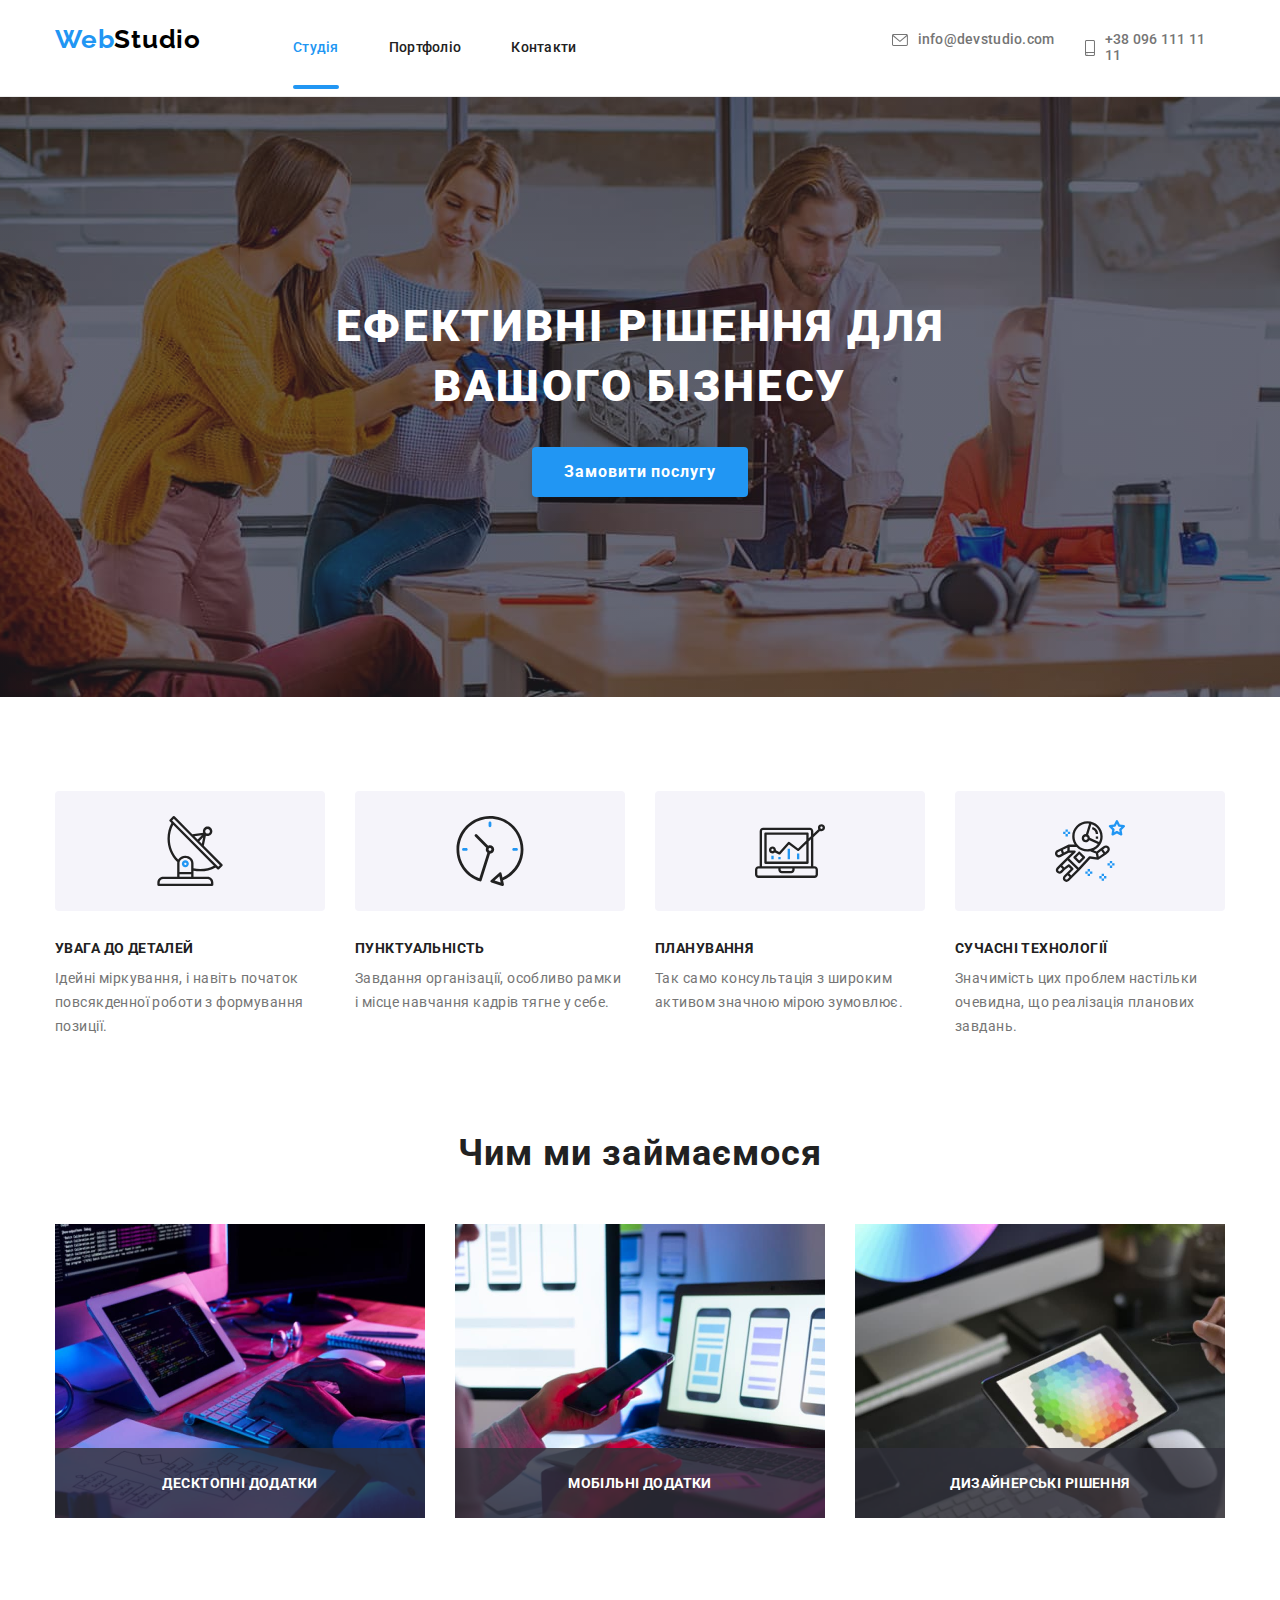
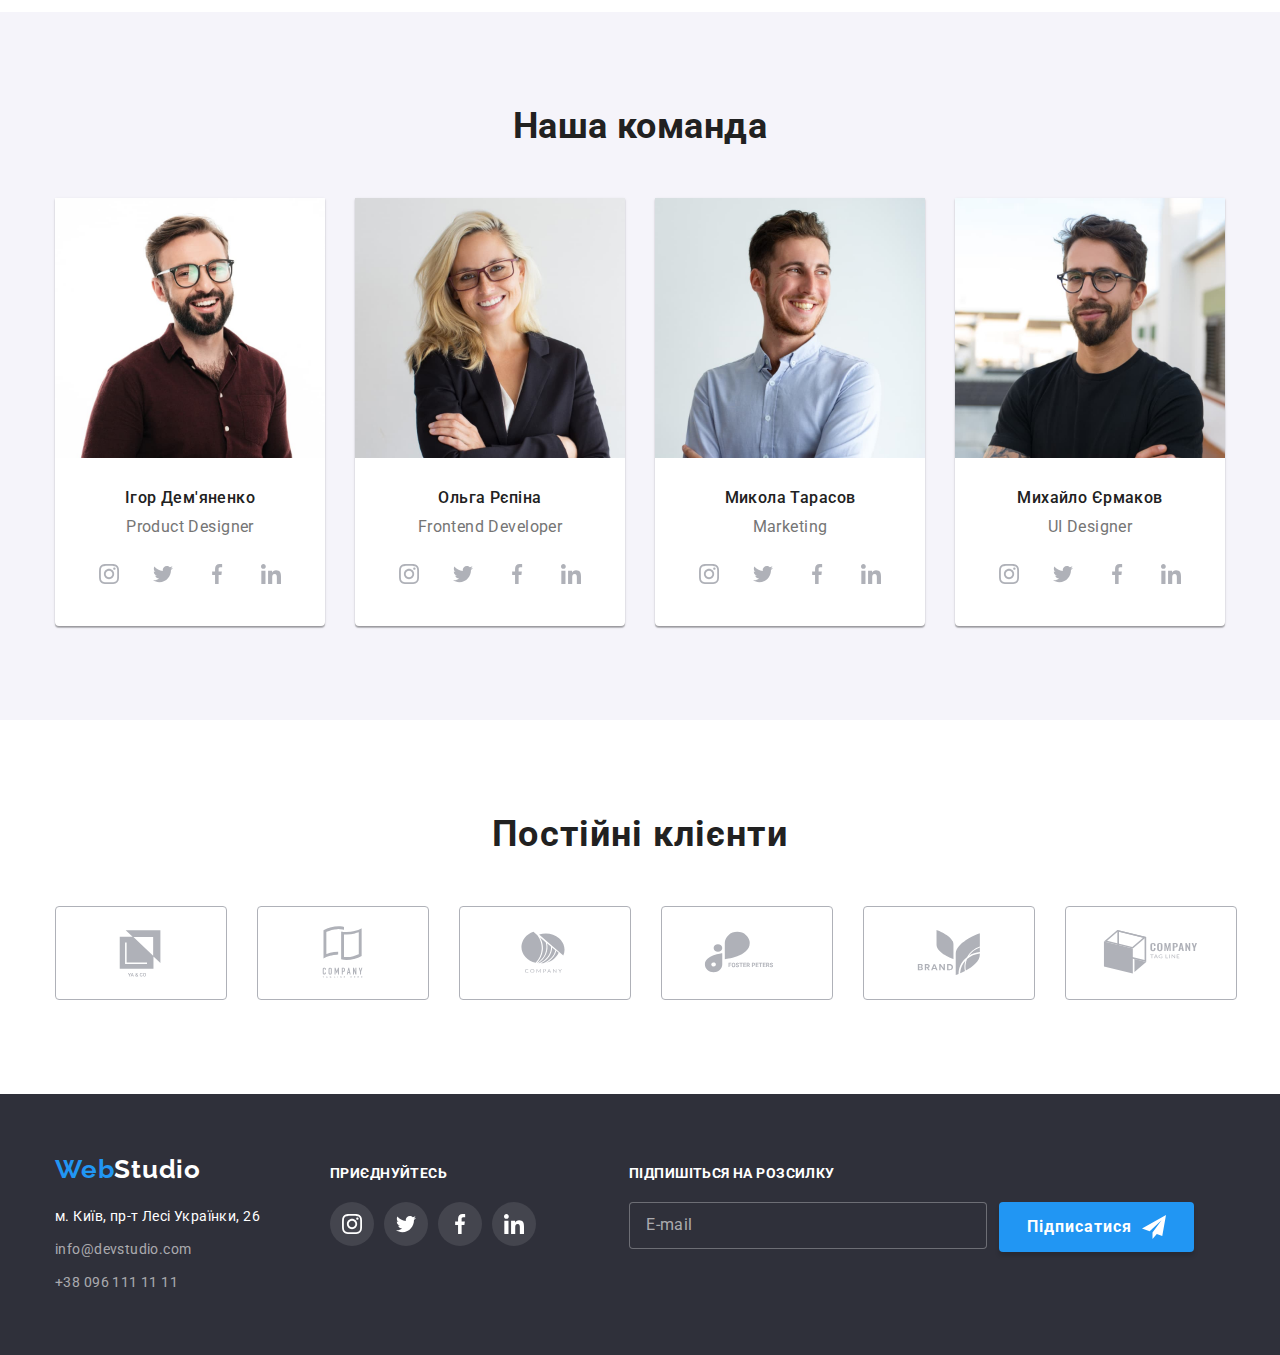
==== commit 5782d8be: "added adaptive img" ====
--- a/index.html
+++ b/index.html
@@ -55,12 +55,18 @@
 								<svg class="contacts__icon" width="16" height="12">
 									<use href="./images/icons.svg#icon-envelope"></use>
 								</svg>
+								<svg class="contacts__icon icon-envelope" width="14" height="10">
+									<use href="./images/icons.svg#icon-envelope"></use>
+								</svg>
 								info@devstudio.com
 							</a>
 						</li>
 						<li class="contacts__item">
 							<a class="contacts__link link" href="tel:+380961111111">
 								<svg class="contacts__icon" width="10" height="16">
+									<use href="./images/icons.svg#icon-smartphone"></use>
+								</svg>
+								<svg class="contacts__icon icon-smartphone" width="10" height="14">
 									<use href="./images/icons.svg#icon-smartphone"></use>
 								</svg>
 								+38 096 111 11 11
@@ -151,18 +157,18 @@
 				<h2 class="example__title">Чим ми займаємося</h2>
 				<ul class="example__list">
 					<li class="example__item">
-						<img class="example__img" src="./images/example/box1.jpg" alt="Чоловік пише алгоритм у коді"
-							width="370">
+						<img srcset="./images/example/box1.jpg 1x, ./images/example/box1@2x.jpg 2x" class="example__img"
+							src="./images/example/box1.jpg" alt="Чоловік пише алгоритм у коді" width="370">
 						<h3 class="example__name">Десктопні додатки</h3>
 					</li>
 					<li class="example__item">
-						<img class="example__img" src="./images/example/box2.jpg" alt="Жінка тримає смартфон"
-							width="370">
+						<img srcset="./images/example/box2.jpg 1x, ./images/example/box2@2x.jpg 2x" class="example__img"
+							src="./images/example/box2.jpg" alt="Жінка тримає смартфон" width="370">
 						<h3 class="example__name">Мобільні додатки</h3>
 					</li>
 					<li class="example__item">
-						<img class="example__img" src="./images/example/box3.jpg"
-							alt="Жінка рисує на графічному планшеті" width="370">
+						<img srcset="./images/example/box3.jpg 1x, ./images/example/box3@2x.jpg 2x" class="example__img"
+							src="./images/example/box3.jpg" alt="Жінка рисує на графічному планшеті" width="370">
 						<h3 class="example__name">Дизайнерські рішення</h3>
 					</li>
 				</ul>
@@ -175,8 +181,15 @@
 				<ul class="team__list">
 					<li class="team__item">
 						<div class="member">
-							<img class="member__img" src="./images/team/member1.jpg"
-								alt="Чоловік в окулярах та в сорочці посміхається" width="270">
+							<picture>
+								<source
+									srcset="./images/team/member1-mobile.jpg 1x, ./images/team/member1-mobile@2x.jpg 2x"
+									media="(max-width: 1199px)" type="image/jpg">
+
+								<img srcset="./images/team/member1.jpg 1x,
+								./images/team/member1@2x.jpg 2x" class="member__img" src="./images/team/member1.jpg"
+									alt="Чоловік в окулярах та в сорочці посміхається">
+							</picture>
 							<div class="member__info">
 								<h3 class="member__name">Ігор Дем'яненко</h3>
 								<p class="member__position" lang="en">Product Designer</p>
@@ -215,8 +228,15 @@
 					</li>
 					<li class="team__item">
 						<div class="member">
-							<img class="member__img" src="./images/team/member2.jpg"
-								alt="Жінка в окулярах та в піджаку посміхається" width="270">
+							<picture>
+								<source
+									srcset="./images/team/member2-mobile.jpg 1x, ./images/team/member2-mobile@2x.jpg 2x"
+									media="(max-width: 1199px)" type="image/jpg">
+
+								<img srcset="./images/team/member2.jpg 1x, ./images/team/member2@2x.jpg 2x"
+									class="member__img" src="./images/team/member2.jpg"
+									alt="Жінка в окулярах та в піджаку посміхається">
+							</picture>
 							<div class="member__info">
 								<h3 class="member__name">Ольга Рєпіна</h3>
 								<p class="member__position" lang="en">Frontend Developer</p>
@@ -255,8 +275,15 @@
 					</li>
 					<li class="team__item">
 						<div class="member">
-							<img class="member__img" src="./images/team/member3.jpg"
-								alt="Чоловік в сорочці, дивлячись на світло, посміхається" width="270">
+							<picture>
+								<source
+									srcset="./images/team/member3-mobile.jpg 1x, ./images/team/member3-mobile@2x.jpg 2x"
+									media="(max-width: 1199px)" type="image/jpg">
+
+								<img srcset="./images/team/member3.jpg 1x, ./images/team/member3@2x.jpg 2x"
+									class="member__img" src="./images/team/member3.jpg"
+									alt="Чоловік в сорочці, дивлячись на світло, посміхається">
+							</picture>
 							<div class="member__info">
 								<h3 class="member__name">Микола Тарасов</h3>
 								<p class="member__position" lang="en">Marketing</p>
@@ -295,8 +322,15 @@
 					</li>
 					<li class="team__item">
 						<div class="member">
-							<img class="member__img" src="./images/team/member4.jpg"
-								alt="Чоловік в окулярах та в футболці посміхається" width="270">
+							<picture>
+								<source
+									srcset="./images/team/member4-mobile.jpg 1x, ./images/team/member4-mobile@2x.jpg 2x"
+									media="(max-width: 1199px)" type="image/jpg">
+
+								<img srcset="./images/team/member4.jpg 1x, ./images/team/member4@2x.jpg 2x"
+									class="member__img" src="./images/team/member4.jpg"
+									alt="Чоловік в окулярах та в футболці посміхається">
+							</picture>
 							<div class="member__info">
 								<h3 class="member__name">Михайло Єрмаков</h3>
 								<p class="member__position" lang="en">UI Designer</p>
--- a/css/main.min.css
+++ b/css/main.min.css
@@ -1 +1 @@
-*{padding:0;margin:0;border:0}*,*:before,*:after{-webkit-box-sizing:border-box;box-sizing:border-box}:focus,:active{outline:none}a:focus,a:active{outline:none}nav,footer,header,aside{display:block}html,body{height:100%;width:100%;font-size:100%;line-height:1;font-size:14px;-ms-text-size-adjust:100%;-moz-text-size-adjust:100%;-webkit-text-size-adjust:100%}input,button,textarea{font-family:inherit}input::-ms-clear{display:none}button{cursor:pointer}button::-moz-focus-inner{padding:0;border:0}a,a:visited{text-decoration:none}a:hover{text-decoration:none}ul li{list-style:none}img{vertical-align:top}h1,h2,h3,h4,h5,h6{font-size:inherit;font-weight:400}.visually-hidden{position:absolute;width:1px;height:1px;margin:-1px;border:0;padding:0;white-space:nowrap;-webkit-clip-path:inset(100%);clip-path:inset(100%);clip:rect(0 0 0 0);overflow:hidden}body{font-family:"Roboto",sans-serif;color:#212121}.container{margin-left:auto;margin-right:auto;padding-left:15px;padding-right:15px}@media screen and (min-width: 480px){.container{width:480px}}@media screen and (min-width: 768px){.container{width:768px}}@media screen and (min-width: 1200px){.container{width:1200px}}.link{-webkit-transition:color 250ms cubic-bezier(0.4, 0, 0.2, 1);transition:color 250ms cubic-bezier(0.4, 0, 0.2, 1)}.link:hover,.link:focus{color:#2196f3}.logo{font-family:"Raleway",sans-serif;font-weight:700;font-size:26px;line-height:1.19;letter-spacing:.03em;color:#2196f3}.logo__span--black{color:#000}.logo__span--white{color:#fff}.header{font-weight:500;line-height:1.14;letter-spacing:.02em;background-color:#fff;border-bottom:1px solid #ececec}@media screen and (max-width: 767px){.header{position:relative}}.menu{display:-webkit-box;display:-ms-flexbox;display:flex}@media screen and (max-width: 767px){.menu{-webkit-box-pack:justify;-ms-flex-pack:justify;justify-content:space-between;-webkit-box-align:center;-ms-flex-align:center;align-items:center}}.header__logo{display:inline-block;padding:16px 0}@media screen and (max-width: 767px){.menu__button--is-open .header__logo{opacity:0;pointer-events:none;visibility:hidden}}@media screen and (max-width: 1199px){.header__logo{font-size:24px;line-height:1.1666666667}}@media screen and (min-width: 768px){.header__logo{margin-right:87px;padding:26px 0}}@media screen and (min-width: 1200px){.header__logo{margin-right:92px;padding-top:24px;padding-bottom:25px}}.menu__button{display:-webkit-inline-box;display:-ms-inline-flexbox;display:inline-flex;background-color:rgba(0,0,0,0);-webkit-transition:color 250ms cubic-bezier(0.4, 0, 0.2, 1);transition:color 250ms cubic-bezier(0.4, 0, 0.2, 1)}.menu__button:hover,.menu__button:focus{color:#2196f3}.menu__button .icon-cross{display:none;fill:currentColor}.menu__button--is-open .icon-cross{display:block}.menu__button .icon-menu{fill:currentColor}.menu__button--is-open .icon-menu{display:none}@media screen and (min-width: 768px){.menu__button{display:none}}.header__wrapper{background-color:#fff}@media screen and (max-width: 767px){.header__wrapper{position:absolute;top:100%;left:0;width:100%;height:796px;display:none}.menu__button--is-open .header__wrapper{display:block}}@media screen and (min-width: 768px){.header__wrapper{display:-webkit-box;display:-ms-flexbox;display:flex;-webkit-box-align:center;-ms-flex-align:center;align-items:center}}@media screen and (max-width: 767px){.nav{margin-left:40px;margin-bottom:306px}}@media screen and (min-width: 768px){.nav{margin-right:96px}}@media screen and (min-width: 1200px){.nav{margin-right:315px}}@media screen and (min-width: 768px){.nav__list{display:-webkit-box;display:-ms-flexbox;display:flex;gap:50px}}@media screen and (max-width: 767px){.nav__item:not(:last-child){margin-bottom:32px}}@media screen and (min-width: 768px){.nav__item{position:relative}}.nav__link{color:#212121}@media screen and (max-width: 767px){.nav__link{font-weight:500;font-size:40px;line-height:1.175;letter-spacing:.02em}}@media screen and (min-width: 768px){.nav__link{display:block;padding-top:32px;padding-bottom:32px}}.link--current{color:#2196f3}@media screen and (min-width: 768px){.link--current::after{content:"";position:absolute;bottom:-1px;left:0;width:100%;height:4px;background-color:#2196f3;border-radius:2px}}@media screen and (max-width: 767px){.contacts{display:-webkit-box;display:-ms-flexbox;display:flex;-webkit-box-orient:vertical;-webkit-box-direction:normal;-ms-flex-direction:column;flex-direction:column;gap:32px;margin-left:40px;margin-bottom:64px}}@media screen and (min-width: 1200px){.contacts{display:-webkit-box;display:-ms-flexbox;display:flex;gap:30px}}@media screen and (max-width: 767px){.contacts__item{font-weight:500;letter-spacing:.02em}.contacts__item:not(:last-child){-webkit-box-ordinal-group:2;-ms-flex-order:1;order:1}.contacts__item:first-child{font-size:24px;line-height:1.1666666667}.contacts__item:last-child{font-size:34px;line-height:1.1764705882}}@media screen and (max-width: 1199px){.contacts__item{font-size:12px;line-height:1.1666666667}.contacts__item:not(:last-child){margin-bottom:10px}}.contacts__link{display:block;color:#757575}@media screen and (min-width: 1200px){.contacts__link{display:-webkit-box;display:-ms-flexbox;display:flex;-webkit-box-align:center;-ms-flex-align:center;align-items:center;padding-top:32px;padding-bottom:32px}}.contacts__icon{margin-right:8px;fill:currentColor}@media screen and (max-width: 767px){.contacts__icon{display:none}}@media screen and (min-width: 1200px){.contacts__icon{margin-right:10px}}.header-social{display:-webkit-box;display:-ms-flexbox;display:flex;-ms-flex-wrap:wrap;flex-wrap:wrap;margin-left:40px}@media screen and (min-width: 768px){.header-social{display:none}}.header-social__item{display:-webkit-box;display:-ms-flexbox;display:flex;-webkit-box-align:center;-ms-flex-align:center;align-items:center}.header-social__item:not(:last-child)::after{content:"";width:22px;height:1px;background-color:rgba(33,33,33,.2);-webkit-transform:rotate(90deg);transform:rotate(90deg)}.header-social__link{font-weight:500;font-size:18px;line-height:1.2222222222;letter-spacing:.02em;color:#2196f3}.header-social__link:not(:last-child){margin-right:10px}.header-social__link:not(:first-child){margin-left:10px}.header-social__link:hover,.header-social__link:focus{text-decoration:underline}.overlay-hero{height:400px;margin-left:auto;margin-right:auto;background:rgba(47,48,58,.4);background-image:-webkit-gradient(linear, left top, right top, from(rgba(47, 48, 58, 0.4)), to(rgba(47, 48, 58, 0.4))),url(../images/hero/overlay.jpg);background-image:linear-gradient(to right, rgba(47, 48, 58, 0.4), rgba(47, 48, 58, 0.4)),url(../images/hero/overlay.jpg);background-color:#2f303a}@media screen and (min-width: 1200px){.overlay-hero{height:600px;max-width:1600px}}.hero{text-align:center;padding:118px 0}@media screen and (min-width: 1200px){.hero{padding:200px 0}}.hero__title{margin-left:auto;margin-right:auto;margin-bottom:30px;font-weight:900;letter-spacing:.06em;font-size:26px;line-height:1.6153846154;text-transform:uppercase;color:#fff}@media screen and (max-width: 767px){.hero__title{padding:0 15px}}@media screen and (min-width: 768px){.hero__title{max-width:360px}}@media screen and (min-width: 1200px){.hero__title{max-width:696px;font-size:44px;line-height:1.36}}.hero__btn{padding:10px 24px;font-weight:700;font-size:16px;line-height:1.875;letter-spacing:.06em;color:#fff;background-color:#2196f3;-webkit-box-shadow:0px 4px 4px rgba(0,0,0,.15);box-shadow:0px 4px 4px rgba(0,0,0,.15);border-radius:4px;-webkit-transition:background-color 250ms cubic-bezier(0.4, 0, 0.2, 1);transition:background-color 250ms cubic-bezier(0.4, 0, 0.2, 1)}@media screen and (min-width: 1200px){.hero__btn{padding:10px 32px}}.hero__btn:hover,.hero__btn:focus{background-color:#188ce8}.benefits{padding:60px 0;background-color:#fff}@media screen and (min-width: 1200px){.benefits{padding-top:94px;padding-bottom:94px}}.benefits__list{letter-spacing:.03em}@media screen and (min-width: 768px){.benefits__list{display:-webkit-box;display:-ms-flexbox;display:flex;-ms-flex-wrap:wrap;flex-wrap:wrap;row-gap:57px;-webkit-column-gap:30px;-moz-column-gap:30px;column-gap:30px}}@media screen and (min-width: 1200px){.benefits__list{gap:30px}}@media screen and (min-width: 768px){.benefits__item{-ms-flex-preferred-size:calc((100% - 30px)/2);flex-basis:calc((100% - 30px)/2)}}@media screen and (min-width: 1200px){.benefits__item{-ms-flex-preferred-size:calc((100% - 90px)/4);flex-basis:calc((100% - 90px)/4)}}.benefits__thumb{display:-webkit-box;display:-ms-flexbox;display:flex;-webkit-box-pack:center;-ms-flex-pack:center;justify-content:center;margin-bottom:30px;padding:25px 0;max-width:450px;background-color:#f5f4fa;border-radius:4px}@media screen and (min-width: 1200px){.benefits__thumb{padding:25px 100px}}.benefits__name{margin-bottom:10px;font-weight:700;line-height:1.14;text-transform:uppercase;color:#212121}@media screen and (max-width: 767px){.benefits__name{text-align:center}}.benefits__descrpt{line-height:1.71;color:#757575}@media screen and (max-width: 767px){.benefits__descrpt{margin-bottom:30px}}.example{padding-bottom:94px;background-color:#fff}@media screen and (max-width: 1200px){.example{display:none}}.example__title{margin-bottom:50px;font-weight:700;font-size:36px;line-height:1.16;text-align:center;letter-spacing:.03em;color:#212121}.example__list{display:-webkit-box;display:-ms-flexbox;display:flex;gap:30px}.example__item{position:relative}.example__item::before{content:"";position:absolute;bottom:0;left:0;height:70px;width:100%;background-color:rgba(47,48,58,.8)}.example__name{position:absolute;bottom:27px;left:50%;-webkit-transform:translateX(-50%);transform:translateX(-50%);font-weight:700;line-height:16px;letter-spacing:.03em;text-transform:uppercase;color:#fff}.team{padding:60px 0;background-color:#f5f4fa;letter-spacing:.03em}@media screen and (min-width: 1200px){.team{padding:94px 0}}.team__title{margin-bottom:30px;font-size:28px;line-height:1.1785714286;font-weight:700;text-align:center;color:#212121}@media screen and (min-width: 1200px){.team__title{margin-bottom:50px;font-size:36px;line-height:1.16}}@media screen and (min-width: 768px){.team__list{display:-webkit-box;display:-ms-flexbox;display:flex;-ms-flex-wrap:wrap;flex-wrap:wrap;gap:30px}}.team__item{font-size:16px;line-height:1.1875;background-color:#fff;text-align:center;-webkit-box-shadow:0px 1px 3px rgba(0,0,0,.12),0px 1px 1px rgba(0,0,0,.14),0px 2px 1px rgba(0,0,0,.2);box-shadow:0px 1px 3px rgba(0,0,0,.12),0px 1px 1px rgba(0,0,0,.14),0px 2px 1px rgba(0,0,0,.2);border-radius:0px 0px 4px 4px}@media screen and (max-width: 1199px){.team__item{-ms-flex-preferred-size:calc((100% - 30px)/2);flex-basis:calc((100% - 30px)/2)}}@media screen and (max-width: 767px){.team__item{margin-bottom:30px}}.member__info{padding:30px 0 24px}@media screen and (min-width: 1200px){.member__info{padding:30px 32px}}.member__name{margin-bottom:10px;font-weight:500;color:#212121}.member__position{margin-bottom:16px;color:#757575}.social{display:-webkit-box;display:-ms-flexbox;display:flex;-webkit-box-pack:center;-ms-flex-pack:center;justify-content:center;gap:10px}.social__link{display:-webkit-box;display:-ms-flexbox;display:flex;-webkit-box-align:center;-ms-flex-align:center;align-items:center;padding:12px;border-radius:50%;color:#afb1b8;-webkit-transition:color 250ms cubic-bezier(0.4, 0, 0.2, 1),background-color 250ms cubic-bezier(0.4, 0, 0.2, 1);transition:color 250ms cubic-bezier(0.4, 0, 0.2, 1),background-color 250ms cubic-bezier(0.4, 0, 0.2, 1)}.social__link:hover,.social__link:focus{color:#fff;background-color:#2196f3}.social__icon{fill:currentColor}.clients{padding:60px 0}@media screen and (min-width: 1200px){.clients{padding:94px 0}}.clients__title{margin-bottom:30px;font-size:28px;line-height:1.1785714286;font-weight:700;text-align:center;letter-spacing:.03em;color:#212121}@media screen and (min-width: 1200px){.clients__title{margin-bottom:50px;font-size:36px;line-height:1.16}}.clients__list{display:-webkit-box;display:-ms-flexbox;display:flex;gap:30px}@media screen and (max-width: 1200px){.clients__list{-ms-flex-wrap:wrap;flex-wrap:wrap}}.clients__item{width:calc((100% - 30px)/2)}@media screen and (min-width: 768px){.clients__item{width:calc((100% - 60px)/3)}}.clients__link{display:-webkit-inline-box;display:-ms-inline-flexbox;display:inline-flex;padding:16px 0;width:100%;-webkit-box-pack:center;-ms-flex-pack:center;justify-content:center;color:#afb1b8;border:1px solid #afb1b8;border-radius:4px;-webkit-transition:color 250ms cubic-bezier(0.4, 0, 0.2, 1),border-color 250ms cubic-bezier(0.4, 0, 0.2, 1);transition:color 250ms cubic-bezier(0.4, 0, 0.2, 1),border-color 250ms cubic-bezier(0.4, 0, 0.2, 1)}@media screen and (min-width: 1200px){.clients__link{padding:16px 32px}}.clients__link:hover,.clients__link:focus{color:#2196f3;border-color:#2196f3}.clients__logo{fill:currentColor}.footer{padding-top:60px;padding-bottom:60px;background-color:#2f303a}@media screen and (max-width: 767px){.footer__container{text-align:center}}@media screen and (max-width: 1199px){.footer__container{padding-left:76px;padding-right:89px}}@media screen and (min-width: 1200px){.footer__container{display:-webkit-box;display:-ms-flexbox;display:flex;-webkit-box-align:baseline;-ms-flex-align:baseline;align-items:baseline}}@media screen and (min-width: 768px)and (max-width: 1199px){.footer-wrapper{display:-webkit-box;display:-ms-flexbox;display:flex;-webkit-box-pack:justify;-ms-flex-pack:justify;justify-content:space-between;margin-bottom:60px;text-align:center}}@media screen and (min-width: 1200px){.footer-wrapper{display:-webkit-box;display:-ms-flexbox;display:flex;-webkit-box-align:baseline;-ms-flex-align:baseline;align-items:baseline}}@media screen and (min-width: 768px){.footer-contacts{margin-right:70px}}@media screen and (min-width: 1200px){.footer-contacts{margin-right:70px}}.footer__logo{display:inline-block;margin-bottom:20px}@media screen and (max-width: 1199px){.footer__logo{font-size:24px;line-height:1.1666666667}}.address{font-style:normal}@media screen and (max-width: 767px){.address{margin-bottom:60px}}.address-list{line-height:1.71;letter-spacing:.03em}.address__item:not(:last-child){margin-bottom:8px}@media screen and (min-width: 1200px){.address__item:not(:last-child){margin-bottom:9px}}.address__map-link{color:#fff}.address__link{color:rgba(255,255,255,.6)}@media screen and (max-width: 767px){.footer-social{width:206px;margin:0 auto;margin-bottom:60px}}.footer-social__title{margin-bottom:20px;font-weight:700;line-height:1.14;letter-spacing:.03em;text-transform:uppercase;color:#fff}.footer-social__list{display:-webkit-box;display:-ms-flexbox;display:flex;gap:10px}.footer-social__item{-ms-flex-preferred-size:calc((100% - 30px)/4);flex-basis:calc((100% - 30px)/4)}.footer-social__link{display:-webkit-inline-box;display:-ms-inline-flexbox;display:inline-flex;-webkit-box-align:center;-ms-flex-align:center;align-items:center;padding:12px;color:#fff;background-color:rgba(255,255,255,.1);border-radius:50%;-webkit-transition:background-color 250ms cubic-bezier(0.4, 0, 0.2, 1);transition:background-color 250ms cubic-bezier(0.4, 0, 0.2, 1)}.footer-social__link:hover,.footer-social__link:focus{background-color:#2196f3}.footer-social__icon{fill:currentColor}@media screen and (min-width: 768px)and (max-width: 1199px){.footer-form{width:450px;margin:0 auto}}@media screen and (min-width: 1200px){.footer-form{margin-left:93px}}.footer-form__title{margin-bottom:20px;font-weight:700;line-height:1.14;letter-spacing:.03em;text-transform:uppercase;color:#fff}@media screen and (min-width: 768px)and (max-width: 1199px){.footer-form__title{text-align:center}}@media screen and (min-width: 1200px){.form-wrapper{display:-webkit-box;display:-ms-flexbox;display:flex}}.footer-form__input{width:100%;margin-bottom:20px;padding-top:15px;padding-bottom:15px;padding-left:16px;color:#fff;background-color:#2f303a;border:1px solid rgba(255,255,255,.3);border-radius:4px}@media screen and (min-width: 1200px){.footer-form__input{width:358px;margin-right:12px}}.footer-form__input::-webkit-input-placeholder{font-size:16px;line-height:1.25;letter-spacing:.03em;color:rgba(255,255,255,.6)}.footer-form__input::-moz-placeholder{font-size:16px;line-height:1.25;letter-spacing:.03em;color:rgba(255,255,255,.6)}.footer-form__input:-ms-input-placeholder{font-size:16px;line-height:1.25;letter-spacing:.03em;color:rgba(255,255,255,.6)}.footer-form__input::-ms-input-placeholder{font-size:16px;line-height:1.25;letter-spacing:.03em;color:rgba(255,255,255,.6)}.footer-form__input::placeholder{font-size:16px;line-height:1.25;letter-spacing:.03em;color:rgba(255,255,255,.6)}.footer-form__btn{display:-webkit-box;display:-ms-flexbox;display:flex;-webkit-box-align:center;-ms-flex-align:center;align-items:center;padding:10px 28px;height:50px;color:#fff;background-color:#2196f3;-webkit-box-shadow:0px 4px 4px rgba(0,0,0,.15);box-shadow:0px 4px 4px rgba(0,0,0,.15);border-radius:4px;-webkit-transition:background-color 250ms cubic-bezier(0.4, 0, 0.2, 1);transition:background-color 250ms cubic-bezier(0.4, 0, 0.2, 1)}@media screen and (max-width: 1200px){.footer-form__btn{margin-right:auto;margin-left:auto}}@media screen and (max-width: 767px){.footer-form__btn{padding-left:31px}}.footer-form__btn:hover,.footer-form__btn:focus{background-color:#188ce8}.footer-form__span{margin-right:12px;font-weight:700;font-size:16px;line-height:1.875;letter-spacing:.06em}@media screen and (min-width: 1200px){.footer-form__span{margin-right:10px}}.footer-form__icon{fill:currentColor}.backdrop{position:fixed;top:0;left:0;width:100%;height:100%;overflow-y:scroll;background-color:rgba(0,0,0,.2);opacity:1;-webkit-transition:opacity 250ms cubic-bezier(0.4, 0, 0.2, 1),visibility 250ms cubic-bezier(0.4, 0, 0.2, 1);transition:opacity 250ms cubic-bezier(0.4, 0, 0.2, 1),visibility 250ms cubic-bezier(0.4, 0, 0.2, 1)}@media screen and (max-width: 767px){.backdrop{padding:93px 15px}}@media screen and (min-width: 768px)and (max-width: 1199px){.backdrop{padding:208px 159px}}.backdrop.backdrop--is-hidden{opacity:0;pointer-events:none;visibility:hidden}.modal{position:relative;padding:40px;background-color:#fff;-webkit-box-shadow:0px 1px 3px rgba(0,0,0,.12),0px 1px 1px rgba(0,0,0,.14),0px 2px 1px rgba(0,0,0,.2);box-shadow:0px 1px 3px rgba(0,0,0,.12),0px 1px 1px rgba(0,0,0,.14),0px 2px 1px rgba(0,0,0,.2);border-radius:4px}@media screen and (min-width: 1200px){.modal{position:absolute;top:50%;left:50%;min-height:581px;min-width:528px;-webkit-transform:translate(-50%, -50%) scale(1);transform:translate(-50%, -50%) scale(1);-webkit-transition:-webkit-transform 250ms cubic-bezier(0.4, 0, 0.2, 1);transition:-webkit-transform 250ms cubic-bezier(0.4, 0, 0.2, 1);transition:transform 250ms cubic-bezier(0.4, 0, 0.2, 1);transition:transform 250ms cubic-bezier(0.4, 0, 0.2, 1), -webkit-transform 250ms cubic-bezier(0.4, 0, 0.2, 1)}.backdrop.backdrop--is-hidden .modal{-webkit-transform:translate(-50%, -50%) scale(0.9);transform:translate(-50%, -50%) scale(0.9)}}.modal__close-btn{position:absolute;top:8px;right:8px;display:-webkit-box;display:-ms-flexbox;display:flex;-webkit-box-align:center;-ms-flex-align:center;align-items:center;padding:6px;border:1px solid rgba(0,0,0,.1);border-radius:50%;color:#000;background-color:#fff;-webkit-transition:color 250ms cubic-bezier(0.4, 0, 0.2, 1);transition:color 250ms cubic-bezier(0.4, 0, 0.2, 1)}.modal__close-btn:hover,.modal__close-btn:focus{color:#2196f3}.modal__close{fill:currentColor}.modal__title{margin-bottom:12px;text-align:center;font-weight:700;font-size:20px;line-height:1.15;letter-spacing:.03em;color:#212121}@media screen and (max-width: 1199px){.modal__title{font-size:20px;line-height:1.5}}.form__label{display:block;margin-bottom:4px;font-size:12px;line-height:1.16;letter-spacing:.01em;color:#757575}.input-wrapper{position:relative}.form__input{display:block;width:100%;padding-top:11px;padding-bottom:11px;padding-left:42px;margin-bottom:10px;border:1px solid rgba(33,33,33,.2);border-radius:4px}.form__input:hover,.form__input:focus{border-color:#2196f3}.form__icon{pointer-events:none;position:absolute;top:50%;left:12px;-webkit-transform:translateY(-50%);transform:translateY(-50%);-webkit-transition:fill 250ms cubic-bezier(0.4, 0, 0.2, 1);transition:fill 250ms cubic-bezier(0.4, 0, 0.2, 1)}.input-wrapper:focus-within .form__icon,.form__input:hover+.form__icon{fill:#2196f3}.form__comment-field{display:block;margin-bottom:20px}.form__textarea{resize:none;display:block;width:100%;height:120px;padding:12px 16px;border:1px solid rgba(33,33,33,.2);border-radius:4px}.form__textarea:hover,.form__textarea:focus{border-color:#2196f3}.form__policy-field{display:-webkit-box;display:-ms-flexbox;display:flex;-webkit-box-align:center;-ms-flex-align:center;align-items:center;margin-bottom:30px;cursor:pointer}.form__checkbox{-webkit-appearance:none;-moz-appearance:none;appearance:none}.form__checkbox-icon{display:inline-block;margin-right:8px;border:2px solid #212121;border-radius:2px}.form__checkbox:checked+.form__checkbox-icon{border:none;background-color:#2196f3}.form__policy{line-height:1.71;letter-spacing:.03em;color:#757575}@media screen and (max-width: 1200px){.form__policy-text{font-size:12px;line-height:1.1666666667}}.form__policy-link{text-decoration:underline;color:#2196f3}.form__submit{display:block;padding:10px 52px;margin-left:auto;margin-right:auto;font-weight:700;font-size:16px;line-height:1.875;letter-spacing:.06em;color:#fff;background-color:#2196f3;-webkit-box-shadow:0px 4px 4px rgba(0,0,0,.15);box-shadow:0px 4px 4px rgba(0,0,0,.15);border-radius:4px;-webkit-transition:background-color 250ms cubic-bezier(0.4, 0, 0.2, 1);transition:background-color 250ms cubic-bezier(0.4, 0, 0.2, 1)}.form__submit:hover,.form__submit:focus{background-color:#188ce8}.portfolio{padding-top:94px;padding-bottom:94px;background-color:#fff}.filter{display:-webkit-box;display:-ms-flexbox;display:flex;-webkit-box-pack:center;-ms-flex-pack:center;justify-content:center;gap:8px;margin-bottom:50px}.filter__button{padding:6px 22px;font-weight:500;font-size:16px;line-height:1.625;text-align:center;letter-spacing:.03em;color:#212121;background-color:#f5f4fa;border-radius:4px;-webkit-transition:color 250ms cubic-bezier(0.4, 0, 0.2, 1),background-color 250ms cubic-bezier(0.4, 0, 0.2, 1),-webkit-box-shadow 250ms cubic-bezier(0.4, 0, 0.2, 1);transition:color 250ms cubic-bezier(0.4, 0, 0.2, 1),background-color 250ms cubic-bezier(0.4, 0, 0.2, 1),-webkit-box-shadow 250ms cubic-bezier(0.4, 0, 0.2, 1);transition:color 250ms cubic-bezier(0.4, 0, 0.2, 1),background-color 250ms cubic-bezier(0.4, 0, 0.2, 1),box-shadow 250ms cubic-bezier(0.4, 0, 0.2, 1);transition:color 250ms cubic-bezier(0.4, 0, 0.2, 1),background-color 250ms cubic-bezier(0.4, 0, 0.2, 1),box-shadow 250ms cubic-bezier(0.4, 0, 0.2, 1),-webkit-box-shadow 250ms cubic-bezier(0.4, 0, 0.2, 1)}.filter__button:hover,.filter__button:focus{color:#fff;background-color:#2196f3;-webkit-box-shadow:0px 3px 1px rgba(0,0,0,.1),0px 1px 2px rgba(0,0,0,.08),0px 2px 2px rgba(0,0,0,.12);box-shadow:0px 3px 1px rgba(0,0,0,.1),0px 1px 2px rgba(0,0,0,.08),0px 2px 2px rgba(0,0,0,.12)}.cards{display:-webkit-box;display:-ms-flexbox;display:flex;-ms-flex-wrap:wrap;flex-wrap:wrap;gap:30px}.cards__link{display:block;-webkit-transition:-webkit-box-shadow 250ms cubic-bezier(0.4, 0, 0.2, 1);transition:-webkit-box-shadow 250ms cubic-bezier(0.4, 0, 0.2, 1);transition:box-shadow 250ms cubic-bezier(0.4, 0, 0.2, 1);transition:box-shadow 250ms cubic-bezier(0.4, 0, 0.2, 1), -webkit-box-shadow 250ms cubic-bezier(0.4, 0, 0.2, 1)}.cards__link:hover,.cards__link:focus{-webkit-box-shadow:0px 1px 1px rgba(0,0,0,.12),0px 4px 4px rgba(0,0,0,.06),1px 4px 6px rgba(0,0,0,.16);box-shadow:0px 1px 1px rgba(0,0,0,.12),0px 4px 4px rgba(0,0,0,.06),1px 4px 6px rgba(0,0,0,.16)}.cards-thumb{position:relative;overflow:hidden}.cards-overlay{position:absolute;top:0;left:0;width:100%;height:100%;background-color:rgba(33,150,243,.9);-webkit-transform:translateY(100%);transform:translateY(100%);-webkit-transition:-webkit-transform 250ms cubic-bezier(0.4, 0, 0.2, 1);transition:-webkit-transform 250ms cubic-bezier(0.4, 0, 0.2, 1);transition:transform 250ms cubic-bezier(0.4, 0, 0.2, 1);transition:transform 250ms cubic-bezier(0.4, 0, 0.2, 1), -webkit-transform 250ms cubic-bezier(0.4, 0, 0.2, 1)}.cards__link:hover .cards-overlay,.cards__link:focus .cards-overlay{-webkit-transform:translateY(0px);transform:translateY(0px)}.cards-overlay__text{position:absolute;top:50%;left:50%;-webkit-transform:translate(-50%, -50%);transform:translate(-50%, -50%);width:100%;padding:0 24px;font-size:18px;line-height:1.55;letter-spacing:.03em;color:#fff}.cards-wrapper{padding:20px 24px;border-bottom:1px solid #eee;border-right:1px solid #eee;border-left:1px solid #eee}.cards__name{font-weight:700;font-size:18px;line-height:2;letter-spacing:.06em;color:#212121}.cards__descrpt{font-size:16px;line-height:1.875;letter-spacing:.03em;color:#757575}/*# sourceMappingURL=main.min.css.map */+*{padding:0;margin:0;border:0}*,*:before,*:after{-webkit-box-sizing:border-box;box-sizing:border-box}:focus,:active{outline:none}a:focus,a:active{outline:none}nav,footer,header,aside{display:block}html,body{height:100%;width:100%;font-size:100%;line-height:1;font-size:14px;-ms-text-size-adjust:100%;-moz-text-size-adjust:100%;-webkit-text-size-adjust:100%}input,button,textarea{font-family:inherit}input::-ms-clear{display:none}button{cursor:pointer}button::-moz-focus-inner{padding:0;border:0}a,a:visited{text-decoration:none}a:hover{text-decoration:none}ul li{list-style:none}img{vertical-align:top;max-width:100%;height:auto}h1,h2,h3,h4,h5,h6{font-size:inherit;font-weight:400}.visually-hidden{position:absolute;width:1px;height:1px;margin:-1px;border:0;padding:0;white-space:nowrap;-webkit-clip-path:inset(100%);clip-path:inset(100%);clip:rect(0 0 0 0);overflow:hidden}body{font-family:"Roboto",sans-serif;color:#212121}.container{margin-left:auto;margin-right:auto;padding-left:15px;padding-right:15px}@media screen and (min-width: 480px){.container{width:480px}}@media screen and (min-width: 768px){.container{width:768px}}@media screen and (min-width: 1200px){.container{width:1200px}}.link{-webkit-transition:color 250ms cubic-bezier(0.4, 0, 0.2, 1);transition:color 250ms cubic-bezier(0.4, 0, 0.2, 1)}.link:hover,.link:focus{color:#2196f3}.logo{font-family:"Raleway",sans-serif;font-weight:700;font-size:26px;line-height:1.19;letter-spacing:.03em;color:#2196f3}.logo__span--black{color:#000}.logo__span--white{color:#fff}.header{z-index:1;font-weight:500;line-height:1.14;letter-spacing:.02em;background-color:#fff;border-bottom:1px solid #ececec}@media screen and (max-width: 767px){.header{position:relative}}.menu{display:-webkit-box;display:-ms-flexbox;display:flex}@media screen and (max-width: 767px){.menu{-webkit-box-pack:justify;-ms-flex-pack:justify;justify-content:space-between;-webkit-box-align:center;-ms-flex-align:center;align-items:center}}.header__logo{display:inline-block;padding:16px 0}@media screen and (max-width: 767px){.menu__button--is-open .header__logo{opacity:0;pointer-events:none;visibility:hidden}}@media screen and (max-width: 1199px){.header__logo{font-size:24px;line-height:1.1666666667}}@media screen and (min-width: 768px){.header__logo{margin-right:87px;padding:26px 0}}@media screen and (min-width: 1200px){.header__logo{margin-right:92px;padding-top:24px;padding-bottom:25px}}.menu__button{display:-webkit-inline-box;display:-ms-inline-flexbox;display:inline-flex;background-color:rgba(0,0,0,0);-webkit-transition:color 250ms cubic-bezier(0.4, 0, 0.2, 1);transition:color 250ms cubic-bezier(0.4, 0, 0.2, 1)}.menu__button:hover,.menu__button:focus{color:#2196f3}.menu__button .icon-cross{display:none;fill:currentColor}.menu__button--is-open .icon-cross{display:block}.menu__button .icon-menu{fill:currentColor}.menu__button--is-open .icon-menu{display:none}@media screen and (min-width: 768px){.menu__button{display:none}}.header__wrapper{background-color:#fff}@media screen and (max-width: 767px){.header__wrapper{position:absolute;top:100%;left:0;width:100%;height:796px;display:none}.menu__button--is-open .header__wrapper{display:block}}@media screen and (min-width: 768px){.header__wrapper{display:-webkit-box;display:-ms-flexbox;display:flex;-webkit-box-align:center;-ms-flex-align:center;align-items:center}}@media screen and (max-width: 767px){.nav{margin-left:40px;margin-bottom:306px}}@media screen and (min-width: 768px){.nav{margin-right:94px}}@media screen and (min-width: 1200px){.nav{margin-right:315px}}@media screen and (min-width: 768px){.nav__list{display:-webkit-box;display:-ms-flexbox;display:flex;gap:50px}}@media screen and (max-width: 767px){.nav__item:not(:last-child){margin-bottom:32px}}@media screen and (min-width: 768px){.nav__item{position:relative}}.nav__link{color:#212121}@media screen and (max-width: 767px){.nav__link{font-weight:500;font-size:40px;line-height:1.175;letter-spacing:.02em}}@media screen and (min-width: 768px){.nav__link{display:block;padding-top:32px;padding-bottom:32px}}.link--current{color:#2196f3}@media screen and (min-width: 768px){.link--current::after{content:"";position:absolute;bottom:-1px;left:0;width:100%;height:4px;background-color:#2196f3;border-radius:2px}}@media screen and (max-width: 767px){.contacts{display:-webkit-box;display:-ms-flexbox;display:flex;-webkit-box-orient:vertical;-webkit-box-direction:normal;-ms-flex-direction:column;flex-direction:column;gap:32px;margin-left:40px;margin-bottom:64px}}@media screen and (min-width: 1200px){.contacts{display:-webkit-box;display:-ms-flexbox;display:flex;gap:30px}}@media screen and (max-width: 767px){.contacts__item{font-weight:500;letter-spacing:.02em}.contacts__item:not(:last-child){-webkit-box-ordinal-group:2;-ms-flex-order:1;order:1}.contacts__item:first-child{font-size:24px;line-height:1.1666666667}.contacts__item:last-child{font-size:34px;line-height:1.1764705882}}@media screen and (max-width: 1199px){.contacts__item{font-size:12px;line-height:1.1666666667}.contacts__item:not(:last-child){margin-bottom:10px}}.contacts__link{display:block;color:#757575}@media screen and (min-width: 1200px){.contacts__link{display:-webkit-box;display:-ms-flexbox;display:flex;-webkit-box-align:center;-ms-flex-align:center;align-items:center;padding-top:32px;padding-bottom:32px}}.contacts__icon{margin-right:8px;fill:currentColor}@media screen and (max-width: 1199px){.contacts__icon{display:none}}@media screen and (min-width: 768px){.contacts__icon.icon-envelope,.contacts__icon.icon-smartphone{display:inline-block}}@media screen and (min-width: 1200px){.contacts__icon{margin-right:10px}}@media screen and (min-width: 1200px){.contacts__icon.icon-envelope,.contacts__icon.icon-smartphone{display:none}}.header-social{display:-webkit-box;display:-ms-flexbox;display:flex;-ms-flex-wrap:wrap;flex-wrap:wrap;margin-left:40px}@media screen and (min-width: 768px){.header-social{display:none}}.header-social__item{display:-webkit-box;display:-ms-flexbox;display:flex;-webkit-box-align:center;-ms-flex-align:center;align-items:center}.header-social__item:not(:last-child)::after{content:"";width:22px;height:1px;background-color:rgba(33,33,33,.2);-webkit-transform:rotate(90deg);transform:rotate(90deg)}.header-social__link{font-weight:500;font-size:18px;line-height:1.2222222222;letter-spacing:.02em;color:#2196f3}.header-social__link:not(:last-child){margin-right:10px}.header-social__link:not(:first-child){margin-left:10px}.header-social__link:hover,.header-social__link:focus{text-decoration:underline}.overlay-hero{height:400px;margin-left:auto;margin-right:auto;background:rgba(47,48,58,.4);background-image:-webkit-gradient(linear, left top, right top, from(rgba(47, 48, 58, 0.4)), to(rgba(47, 48, 58, 0.4))),image-set("/images/hero/overlay-mobile.jpg" 1x, "/images/hero/overlay-mobile@2x.jpg" 2x);background-image:linear-gradient(to right, rgba(47, 48, 58, 0.4), rgba(47, 48, 58, 0.4)),-webkit-image-set(url("/images/hero/overlay-mobile.jpg") 1x, url("/images/hero/overlay-mobile@2x.jpg") 2x);background-image:linear-gradient(to right, rgba(47, 48, 58, 0.4), rgba(47, 48, 58, 0.4)),image-set("/images/hero/overlay-mobile.jpg" 1x, "/images/hero/overlay-mobile@2x.jpg" 2x);background-color:#2f303a;background-repeat:no-repeat;background-position:center}@media screen and (min-width: 1200px){.overlay-hero{height:600px;max-width:1600px}}@media screen and (min-width: 768px){.overlay-hero{background-image:-webkit-gradient(linear, left top, right top, from(rgba(47, 48, 58, 0.4)), to(rgba(47, 48, 58, 0.4))),image-set("/images/hero/overlay-tablet.jpg" 1x, "/images/hero/overlay-tablet@2x.jpg" 2x);background-image:linear-gradient(to right, rgba(47, 48, 58, 0.4), rgba(47, 48, 58, 0.4)),-webkit-image-set(url("/images/hero/overlay-tablet.jpg") 1x, url("/images/hero/overlay-tablet@2x.jpg") 2x);background-image:linear-gradient(to right, rgba(47, 48, 58, 0.4), rgba(47, 48, 58, 0.4)),image-set("/images/hero/overlay-tablet.jpg" 1x, "/images/hero/overlay-tablet@2x.jpg" 2x)}}@media screen and (min-width: 1200px){.overlay-hero{background-image:-webkit-gradient(linear, left top, right top, from(rgba(47, 48, 58, 0.4)), to(rgba(47, 48, 58, 0.4))),image-set("/images/hero/overlay.jpg" 1x, "/images/hero/overlay@2x.jpg" 2x);background-image:linear-gradient(to right, rgba(47, 48, 58, 0.4), rgba(47, 48, 58, 0.4)),-webkit-image-set(url("/images/hero/overlay.jpg") 1x, url("/images/hero/overlay@2x.jpg") 2x);background-image:linear-gradient(to right, rgba(47, 48, 58, 0.4), rgba(47, 48, 58, 0.4)),image-set("/images/hero/overlay.jpg" 1x, "/images/hero/overlay@2x.jpg" 2x)}}.hero{text-align:center;padding:118px 0}@media screen and (min-width: 1200px){.hero{padding:200px 0}}.hero__title{margin-left:auto;margin-right:auto;margin-bottom:30px;max-width:360px;font-weight:900;letter-spacing:.06em;font-size:26px;line-height:1.6153846154;text-transform:uppercase;color:#fff}@media screen and (min-width: 1200px){.hero__title{max-width:696px;font-size:44px;line-height:1.36}}.hero__btn{padding:10px 24px;font-weight:700;font-size:16px;line-height:1.875;letter-spacing:.06em;color:#fff;background-color:#2196f3;-webkit-box-shadow:0px 4px 4px rgba(0,0,0,.15);box-shadow:0px 4px 4px rgba(0,0,0,.15);border-radius:4px;-webkit-transition:background-color 250ms cubic-bezier(0.4, 0, 0.2, 1);transition:background-color 250ms cubic-bezier(0.4, 0, 0.2, 1)}@media screen and (min-width: 1200px){.hero__btn{padding:10px 32px}}.hero__btn:hover,.hero__btn:focus{background-color:#188ce8}.benefits{padding:60px 0;background-color:#fff}@media screen and (min-width: 1200px){.benefits{padding-top:94px;padding-bottom:94px}}.benefits__list{letter-spacing:.03em}@media screen and (min-width: 768px){.benefits__list{display:-webkit-box;display:-ms-flexbox;display:flex;-ms-flex-wrap:wrap;flex-wrap:wrap;row-gap:57px;-webkit-column-gap:30px;-moz-column-gap:30px;column-gap:30px}}@media screen and (min-width: 1200px){.benefits__list{gap:30px}}@media screen and (min-width: 768px){.benefits__item{-ms-flex-preferred-size:calc((100% - 30px)/2);flex-basis:calc((100% - 30px)/2)}}@media screen and (min-width: 1200px){.benefits__item{-ms-flex-preferred-size:calc((100% - 90px)/4);flex-basis:calc((100% - 90px)/4)}}.benefits__thumb{display:-webkit-box;display:-ms-flexbox;display:flex;-webkit-box-pack:center;-ms-flex-pack:center;justify-content:center;margin-bottom:30px;padding:25px 0;max-width:450px;background-color:#f5f4fa;border-radius:4px}@media screen and (min-width: 1200px){.benefits__thumb{padding:25px 100px}}.benefits__name{margin-bottom:10px;font-weight:700;line-height:1.14;text-transform:uppercase;color:#212121}@media screen and (max-width: 767px){.benefits__name{text-align:center}}.benefits__descrpt{line-height:1.71;color:#757575}@media screen and (max-width: 767px){.benefits__descrpt{margin-bottom:30px}}.example{padding-bottom:94px;background-color:#fff}@media screen and (max-width: 1199px){.example{display:none}}.example__title{margin-bottom:50px;font-weight:700;font-size:36px;line-height:1.16;text-align:center;letter-spacing:.03em;color:#212121}.example__list{display:-webkit-box;display:-ms-flexbox;display:flex;gap:30px}.example__item{position:relative}.example__item::before{content:"";position:absolute;bottom:0;left:0;height:70px;width:100%;background-color:rgba(47,48,58,.8)}.example__name{position:absolute;bottom:27px;left:50%;-webkit-transform:translateX(-50%);transform:translateX(-50%);font-weight:700;line-height:16px;letter-spacing:.03em;text-transform:uppercase;color:#fff}.team{padding:60px 0;background-color:#f5f4fa;letter-spacing:.03em}@media screen and (min-width: 1200px){.team{padding:94px 0}}.team__title{margin-bottom:30px;font-size:28px;line-height:1.1785714286;font-weight:700;text-align:center;color:#212121}@media screen and (min-width: 1200px){.team__title{margin-bottom:50px;font-size:36px;line-height:1.16}}@media screen and (min-width: 768px){.team__list{display:-webkit-box;display:-ms-flexbox;display:flex;-ms-flex-wrap:wrap;flex-wrap:wrap;gap:30px}}.team__item{font-size:16px;line-height:1.1875;background-color:#fff;text-align:center;-webkit-box-shadow:0px 1px 3px rgba(0,0,0,.12),0px 1px 1px rgba(0,0,0,.14),0px 2px 1px rgba(0,0,0,.2);box-shadow:0px 1px 3px rgba(0,0,0,.12),0px 1px 1px rgba(0,0,0,.14),0px 2px 1px rgba(0,0,0,.2);border-radius:0px 0px 4px 4px}@media screen and (min-width: 768px)and (max-width: 1199px){.team__item{-ms-flex-preferred-size:calc((100% - 30px)/2);flex-basis:calc((100% - 30px)/2)}}@media screen and (min-width: 1200px){.team__item{-ms-flex-preferred-size:calc((100% - 90px)/4);flex-basis:calc((100% - 90px)/4)}}@media screen and (max-width: 767px){.team__item{margin-bottom:30px}}.member__info{padding:30px 0 24px}@media screen and (min-width: 1200px){.member__info{padding:30px 32px}}.member__name{margin-bottom:10px;font-weight:500;color:#212121}.member__position{margin-bottom:16px;color:#757575}.social{display:-webkit-box;display:-ms-flexbox;display:flex;-webkit-box-pack:center;-ms-flex-pack:center;justify-content:center;gap:10px}.social__link{display:-webkit-box;display:-ms-flexbox;display:flex;-webkit-box-align:center;-ms-flex-align:center;align-items:center;padding:12px;border-radius:50%;color:#afb1b8;-webkit-transition:color 250ms cubic-bezier(0.4, 0, 0.2, 1),background-color 250ms cubic-bezier(0.4, 0, 0.2, 1);transition:color 250ms cubic-bezier(0.4, 0, 0.2, 1),background-color 250ms cubic-bezier(0.4, 0, 0.2, 1)}.social__link:hover,.social__link:focus{color:#fff;background-color:#2196f3}.social__icon{fill:currentColor}.clients{padding:60px 0}@media screen and (min-width: 1200px){.clients{padding:94px 0}}.clients__title{margin-bottom:30px;font-size:28px;line-height:1.1785714286;font-weight:700;text-align:center;letter-spacing:.03em;color:#212121}@media screen and (min-width: 1200px){.clients__title{margin-bottom:50px;font-size:36px;line-height:1.16}}.clients__list{display:-webkit-box;display:-ms-flexbox;display:flex;gap:30px}@media screen and (max-width: 1200px){.clients__list{-ms-flex-wrap:wrap;flex-wrap:wrap}}.clients__item{width:calc((100% - 30px)/2)}@media screen and (min-width: 768px){.clients__item{width:calc((100% - 60px)/3)}}.clients__link{display:-webkit-inline-box;display:-ms-inline-flexbox;display:inline-flex;padding:16px 0;width:100%;-webkit-box-pack:center;-ms-flex-pack:center;justify-content:center;color:#afb1b8;border:1px solid #afb1b8;border-radius:4px;-webkit-transition:color 250ms cubic-bezier(0.4, 0, 0.2, 1),border-color 250ms cubic-bezier(0.4, 0, 0.2, 1);transition:color 250ms cubic-bezier(0.4, 0, 0.2, 1),border-color 250ms cubic-bezier(0.4, 0, 0.2, 1)}@media screen and (min-width: 1200px){.clients__link{padding:16px 32px}}.clients__link:hover,.clients__link:focus{color:#2196f3;border-color:#2196f3}.clients__logo{fill:currentColor}.footer{padding-top:60px;padding-bottom:60px;background-color:#2f303a}@media screen and (max-width: 767px){.footer__container{text-align:center}}@media screen and (min-width: 768px)and (max-width: 1199px){.footer__container{padding-left:76px;padding-right:89px}}@media screen and (min-width: 1200px){.footer__container{display:-webkit-box;display:-ms-flexbox;display:flex;-webkit-box-align:baseline;-ms-flex-align:baseline;align-items:baseline}}@media screen and (min-width: 768px)and (max-width: 1199px){.footer-wrapper{display:-webkit-box;display:-ms-flexbox;display:flex;-webkit-box-pack:justify;-ms-flex-pack:justify;justify-content:space-between;margin-bottom:60px;text-align:center}}@media screen and (min-width: 1200px){.footer-wrapper{display:-webkit-box;display:-ms-flexbox;display:flex;-webkit-box-align:baseline;-ms-flex-align:baseline;align-items:baseline}}@media screen and (min-width: 768px){.footer-contacts{margin-right:70px}}@media screen and (min-width: 1200px){.footer-contacts{margin-right:70px}}.footer__logo{display:inline-block;margin-bottom:20px}@media screen and (max-width: 1199px){.footer__logo{font-size:24px;line-height:1.1666666667}}.address{font-style:normal}@media screen and (max-width: 767px){.address{margin-bottom:60px}}.address-list{line-height:1.71;letter-spacing:.03em}.address__item:not(:last-child){margin-bottom:8px}@media screen and (min-width: 1200px){.address__item:not(:last-child){margin-bottom:9px}}.address__map-link{color:#fff}.address__link{color:rgba(255,255,255,.6)}@media screen and (max-width: 767px){.footer-social{width:206px;margin:0 auto;margin-bottom:60px}}.footer-social__title{margin-bottom:20px;font-weight:700;line-height:1.14;letter-spacing:.03em;text-transform:uppercase;color:#fff}.footer-social__list{display:-webkit-box;display:-ms-flexbox;display:flex;gap:10px}.footer-social__item{-ms-flex-preferred-size:calc((100% - 30px)/4);flex-basis:calc((100% - 30px)/4)}.footer-social__link{display:-webkit-inline-box;display:-ms-inline-flexbox;display:inline-flex;-webkit-box-align:center;-ms-flex-align:center;align-items:center;padding:12px;color:#fff;background-color:rgba(255,255,255,.1);border-radius:50%;-webkit-transition:background-color 250ms cubic-bezier(0.4, 0, 0.2, 1);transition:background-color 250ms cubic-bezier(0.4, 0, 0.2, 1)}.footer-social__link:hover,.footer-social__link:focus{background-color:#2196f3}.footer-social__icon{fill:currentColor}@media screen and (min-width: 768px)and (max-width: 1199px){.footer-form{width:450px;margin:0 auto}}@media screen and (min-width: 1200px){.footer-form{margin-left:93px}}.footer-form__title{margin-bottom:20px;font-weight:700;line-height:1.14;letter-spacing:.03em;text-transform:uppercase;color:#fff}@media screen and (min-width: 768px)and (max-width: 1199px){.footer-form__title{text-align:center}}@media screen and (min-width: 1200px){.form-wrapper{display:-webkit-box;display:-ms-flexbox;display:flex}}.footer-form__input{width:100%;margin-bottom:20px;padding-top:15px;padding-bottom:15px;padding-left:16px;color:#fff;background-color:#2f303a;border:1px solid rgba(255,255,255,.3);border-radius:4px}@media screen and (min-width: 1200px){.footer-form__input{width:358px;margin-right:12px}}.footer-form__input::-webkit-input-placeholder{font-size:16px;line-height:1.25;letter-spacing:.03em;color:rgba(255,255,255,.6)}.footer-form__input::-moz-placeholder{font-size:16px;line-height:1.25;letter-spacing:.03em;color:rgba(255,255,255,.6)}.footer-form__input:-ms-input-placeholder{font-size:16px;line-height:1.25;letter-spacing:.03em;color:rgba(255,255,255,.6)}.footer-form__input::-ms-input-placeholder{font-size:16px;line-height:1.25;letter-spacing:.03em;color:rgba(255,255,255,.6)}.footer-form__input::placeholder{font-size:16px;line-height:1.25;letter-spacing:.03em;color:rgba(255,255,255,.6)}.footer-form__btn{display:-webkit-box;display:-ms-flexbox;display:flex;-webkit-box-align:center;-ms-flex-align:center;align-items:center;padding:10px 28px;height:50px;color:#fff;background-color:#2196f3;-webkit-box-shadow:0px 4px 4px rgba(0,0,0,.15);box-shadow:0px 4px 4px rgba(0,0,0,.15);border-radius:4px;-webkit-transition:background-color 250ms cubic-bezier(0.4, 0, 0.2, 1);transition:background-color 250ms cubic-bezier(0.4, 0, 0.2, 1)}@media screen and (max-width: 1200px){.footer-form__btn{margin-right:auto;margin-left:auto}}@media screen and (max-width: 767px){.footer-form__btn{padding-left:31px}}.footer-form__btn:hover,.footer-form__btn:focus{background-color:#188ce8}.footer-form__span{margin-right:12px;font-weight:700;font-size:16px;line-height:1.875;letter-spacing:.06em}@media screen and (min-width: 1200px){.footer-form__span{margin-right:10px}}.footer-form__icon{fill:currentColor}.backdrop{position:fixed;top:0;left:0;width:100%;height:100%;overflow-y:scroll;background-color:rgba(0,0,0,.2);opacity:1;-webkit-transition:opacity 250ms cubic-bezier(0.4, 0, 0.2, 1),visibility 250ms cubic-bezier(0.4, 0, 0.2, 1);transition:opacity 250ms cubic-bezier(0.4, 0, 0.2, 1),visibility 250ms cubic-bezier(0.4, 0, 0.2, 1)}@media screen and (max-width: 767px){.backdrop{padding:93px 15px}}@media screen and (min-width: 768px)and (max-width: 1199px){.backdrop{padding:208px 159px}}.backdrop.backdrop--is-hidden{opacity:0;pointer-events:none;visibility:hidden}.modal{position:relative;padding:40px;background-color:#fff;-webkit-box-shadow:0px 1px 3px rgba(0,0,0,.12),0px 1px 1px rgba(0,0,0,.14),0px 2px 1px rgba(0,0,0,.2);box-shadow:0px 1px 3px rgba(0,0,0,.12),0px 1px 1px rgba(0,0,0,.14),0px 2px 1px rgba(0,0,0,.2);border-radius:4px}@media screen and (min-width: 1200px){.modal{position:absolute;top:50%;left:50%;min-height:581px;min-width:528px;-webkit-transform:translate(-50%, -50%) scale(1);transform:translate(-50%, -50%) scale(1);-webkit-transition:-webkit-transform 250ms cubic-bezier(0.4, 0, 0.2, 1);transition:-webkit-transform 250ms cubic-bezier(0.4, 0, 0.2, 1);transition:transform 250ms cubic-bezier(0.4, 0, 0.2, 1);transition:transform 250ms cubic-bezier(0.4, 0, 0.2, 1), -webkit-transform 250ms cubic-bezier(0.4, 0, 0.2, 1)}.backdrop.backdrop--is-hidden .modal{-webkit-transform:translate(-50%, -50%) scale(0.9);transform:translate(-50%, -50%) scale(0.9)}}.modal__close-btn{position:absolute;top:8px;right:8px;display:-webkit-box;display:-ms-flexbox;display:flex;-webkit-box-align:center;-ms-flex-align:center;align-items:center;padding:6px;border:1px solid rgba(0,0,0,.1);border-radius:50%;color:#000;background-color:#fff;-webkit-transition:color 250ms cubic-bezier(0.4, 0, 0.2, 1);transition:color 250ms cubic-bezier(0.4, 0, 0.2, 1)}.modal__close-btn:hover,.modal__close-btn:focus{color:#2196f3}.modal__close{fill:currentColor}.modal__title{margin-bottom:12px;text-align:center;font-weight:700;font-size:20px;line-height:1.15;letter-spacing:.03em;color:#212121}@media screen and (max-width: 1199px){.modal__title{font-size:20px;line-height:1.5}}.form__label{display:block;margin-bottom:4px;font-size:12px;line-height:1.16;letter-spacing:.01em;color:#757575}.input-wrapper{position:relative}.form__input{display:block;width:100%;padding-top:11px;padding-bottom:11px;padding-left:42px;margin-bottom:10px;border:1px solid rgba(33,33,33,.2);border-radius:4px}.form__input:hover,.form__input:focus{border-color:#2196f3}.form__icon{pointer-events:none;position:absolute;top:50%;left:12px;-webkit-transform:translateY(-50%);transform:translateY(-50%);-webkit-transition:fill 250ms cubic-bezier(0.4, 0, 0.2, 1);transition:fill 250ms cubic-bezier(0.4, 0, 0.2, 1)}.input-wrapper:focus-within .form__icon,.form__input:hover+.form__icon{fill:#2196f3}.form__comment-field{display:block;margin-bottom:20px}.form__textarea{resize:none;display:block;width:100%;height:120px;padding:12px 16px;border:1px solid rgba(33,33,33,.2);border-radius:4px}.form__textarea:hover,.form__textarea:focus{border-color:#2196f3}.form__policy-field{display:-webkit-box;display:-ms-flexbox;display:flex;-webkit-box-align:center;-ms-flex-align:center;align-items:center;margin-bottom:30px;cursor:pointer}.form__checkbox{-webkit-appearance:none;-moz-appearance:none;appearance:none}.form__checkbox-icon{display:inline-block;margin-right:8px;border:2px solid #212121;border-radius:2px}.form__checkbox:checked+.form__checkbox-icon{border:none;background-color:#2196f3}.form__policy{line-height:1.71;letter-spacing:.03em;color:#757575}@media screen and (max-width: 1200px){.form__policy-text{font-size:12px;line-height:1.1666666667}}.form__policy-link{text-decoration:underline;color:#2196f3}.form__submit{display:block;padding:10px 52px;margin-left:auto;margin-right:auto;font-weight:700;font-size:16px;line-height:1.875;letter-spacing:.06em;color:#fff;background-color:#2196f3;-webkit-box-shadow:0px 4px 4px rgba(0,0,0,.15);box-shadow:0px 4px 4px rgba(0,0,0,.15);border-radius:4px;-webkit-transition:background-color 250ms cubic-bezier(0.4, 0, 0.2, 1);transition:background-color 250ms cubic-bezier(0.4, 0, 0.2, 1)}.form__submit:hover,.form__submit:focus{background-color:#188ce8}.portfolio{padding:60px 0;background-color:#fff}@media screen and (min-width: 1200px){.portfolio{padding-top:94px;padding-bottom:94px}}.filter{display:-webkit-box;display:-ms-flexbox;display:flex;margin-bottom:40px}@media screen and (min-width: 460px)and (max-width: 767px){.filter{margin-right:15px}}@media screen and (max-width: 767px){.filter{-ms-flex-wrap:wrap;flex-wrap:wrap;row-gap:15px;-webkit-column-gap:8px;-moz-column-gap:8px;column-gap:8px}}@media screen and (min-width: 768px){.filter{-webkit-box-pack:center;-ms-flex-pack:center;justify-content:center;gap:8px;margin-bottom:30px}}@media screen and (min-width: 1200px){.filter{margin-bottom:50px}}.filter__button{padding:6px 22px;font-weight:500;font-size:16px;line-height:1.625;text-align:center;letter-spacing:.03em;color:#212121;background-color:#f5f4fa;border-radius:4px;-webkit-transition:color 250ms cubic-bezier(0.4, 0, 0.2, 1),background-color 250ms cubic-bezier(0.4, 0, 0.2, 1),-webkit-box-shadow 250ms cubic-bezier(0.4, 0, 0.2, 1);transition:color 250ms cubic-bezier(0.4, 0, 0.2, 1),background-color 250ms cubic-bezier(0.4, 0, 0.2, 1),-webkit-box-shadow 250ms cubic-bezier(0.4, 0, 0.2, 1);transition:color 250ms cubic-bezier(0.4, 0, 0.2, 1),background-color 250ms cubic-bezier(0.4, 0, 0.2, 1),box-shadow 250ms cubic-bezier(0.4, 0, 0.2, 1);transition:color 250ms cubic-bezier(0.4, 0, 0.2, 1),background-color 250ms cubic-bezier(0.4, 0, 0.2, 1),box-shadow 250ms cubic-bezier(0.4, 0, 0.2, 1),-webkit-box-shadow 250ms cubic-bezier(0.4, 0, 0.2, 1)}.filter__button:hover,.filter__button:focus{color:#fff;background-color:#2196f3;-webkit-box-shadow:0px 3px 1px rgba(0,0,0,.1),0px 1px 2px rgba(0,0,0,.08),0px 2px 2px rgba(0,0,0,.12);box-shadow:0px 3px 1px rgba(0,0,0,.1),0px 1px 2px rgba(0,0,0,.08),0px 2px 2px rgba(0,0,0,.12)}@media screen and (min-width: 768px){.cards{display:-webkit-box;display:-ms-flexbox;display:flex;-ms-flex-wrap:wrap;flex-wrap:wrap;gap:30px}}@media screen and (min-width: 768px){.cards__item{width:calc((100% - 30px)/2)}}@media screen and (min-width: 1200px){.cards__item{width:calc((100% - 60px)/3)}}@media screen and (max-width: 767px){.cards__item:not(:last-child){margin-bottom:30px}}.cards__link{display:block;-webkit-transition:-webkit-box-shadow 250ms cubic-bezier(0.4, 0, 0.2, 1);transition:-webkit-box-shadow 250ms cubic-bezier(0.4, 0, 0.2, 1);transition:box-shadow 250ms cubic-bezier(0.4, 0, 0.2, 1);transition:box-shadow 250ms cubic-bezier(0.4, 0, 0.2, 1), -webkit-box-shadow 250ms cubic-bezier(0.4, 0, 0.2, 1)}.cards__link:hover,.cards__link:focus{-webkit-box-shadow:0px 1px 1px rgba(0,0,0,.12),0px 4px 4px rgba(0,0,0,.06),1px 4px 6px rgba(0,0,0,.16);box-shadow:0px 1px 1px rgba(0,0,0,.12),0px 4px 4px rgba(0,0,0,.06),1px 4px 6px rgba(0,0,0,.16)}.cards-thumb{position:relative;overflow:hidden}.cards-overlay{position:absolute;top:0;left:0;width:100%;height:100%;background-color:rgba(33,150,243,.9);-webkit-transform:translateY(100%);transform:translateY(100%);-webkit-transition:-webkit-transform 250ms cubic-bezier(0.4, 0, 0.2, 1);transition:-webkit-transform 250ms cubic-bezier(0.4, 0, 0.2, 1);transition:transform 250ms cubic-bezier(0.4, 0, 0.2, 1);transition:transform 250ms cubic-bezier(0.4, 0, 0.2, 1), -webkit-transform 250ms cubic-bezier(0.4, 0, 0.2, 1)}.cards__link:hover .cards-overlay,.cards__link:focus .cards-overlay{-webkit-transform:translateY(0px);transform:translateY(0px)}.cards-overlay__text{position:absolute;top:50%;left:50%;-webkit-transform:translate(-50%, -50%);transform:translate(-50%, -50%);width:100%;padding:0 24px;font-size:18px;line-height:1.55;letter-spacing:.03em;color:#fff}.cards-wrapper{padding:20px 24px;border-bottom:1px solid #eee;border-right:1px solid #eee;border-left:1px solid #eee}.cards__name{font-weight:700;font-size:18px;line-height:2;letter-spacing:.06em;color:#212121}.cards__descrpt{font-size:16px;line-height:1.875;letter-spacing:.03em;color:#757575}/*# sourceMappingURL=main.min.css.map */